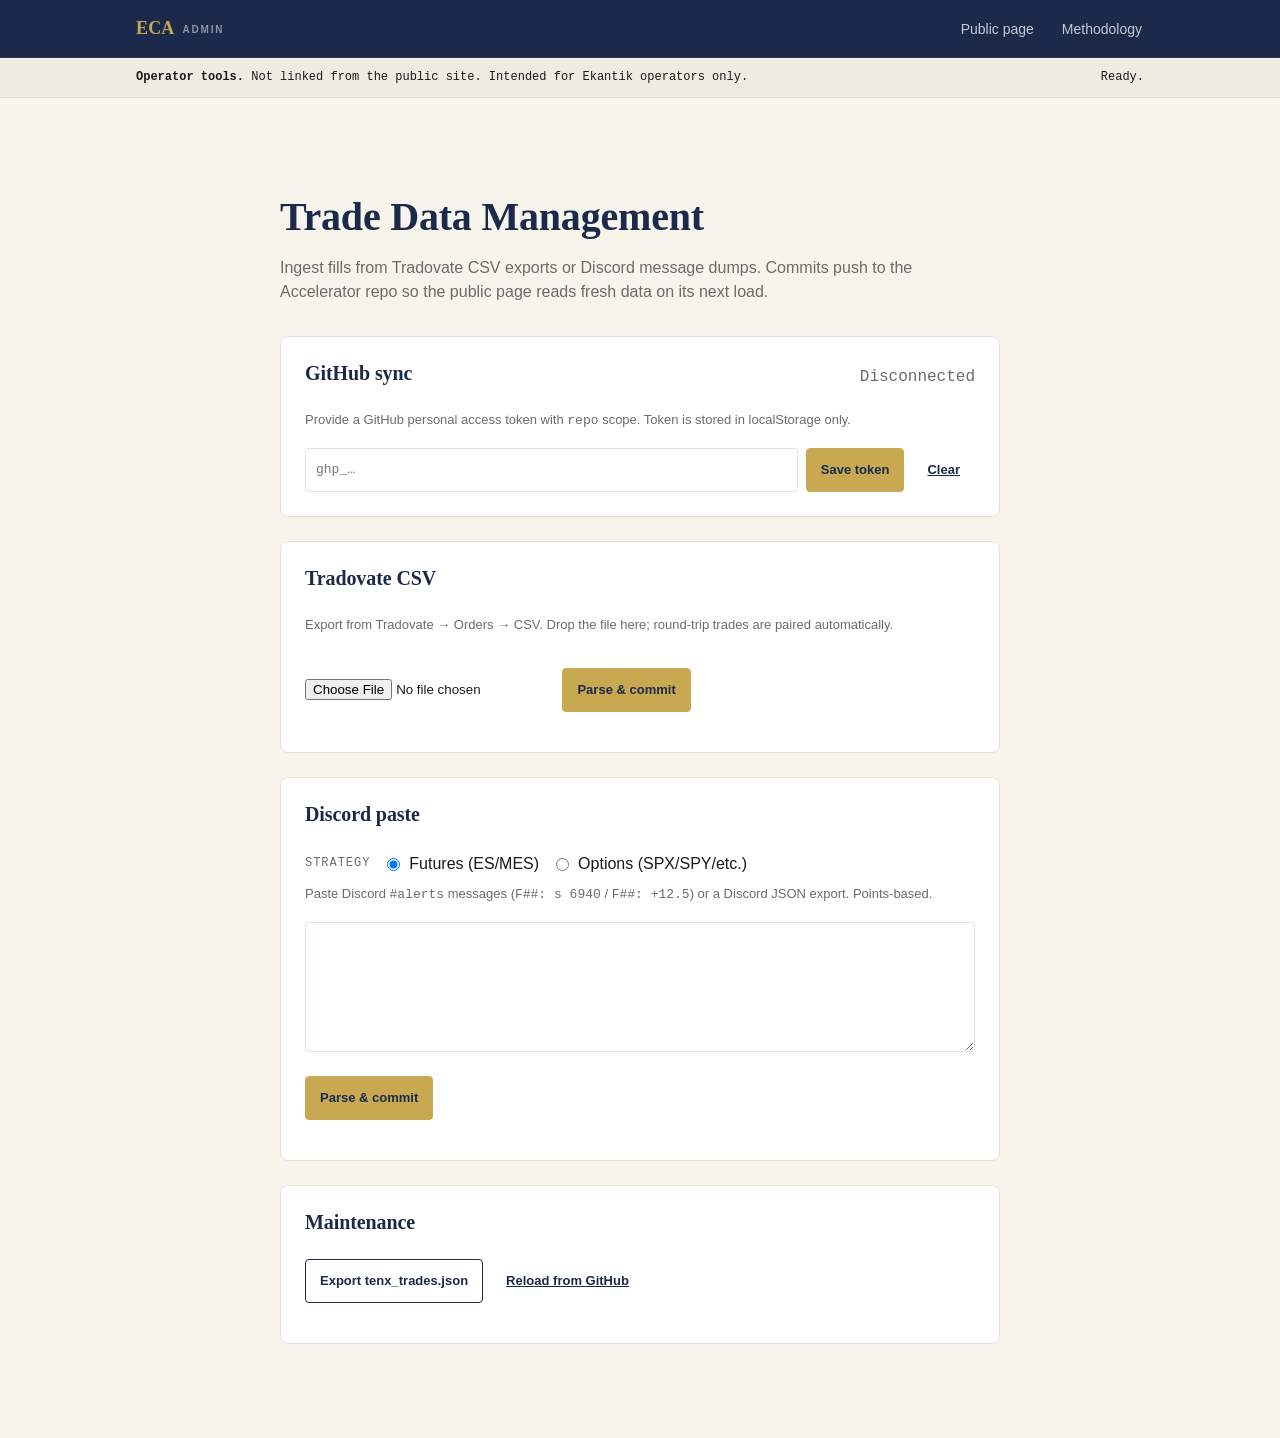
==== admin.html @ 889b7b2c "Fix: back-to-back commits were overwriting each other Root cause of '7 commits, 1 trade survived':  " ====
<!DOCTYPE html>
<html lang="en">
<head>
    <meta charset="UTF-8">
    <meta name="viewport" content="width=device-width, initial-scale=1.0">
    <meta name="robots" content="noindex, nofollow">
    <!-- Best-effort cache hints so admin-side JS stays current. -->
    <meta http-equiv="Cache-Control" content="no-store, no-cache, must-revalidate">
    <meta http-equiv="Pragma" content="no-cache">
    <meta http-equiv="Expires" content="0">
    <title>Admin · Ekantik 10x — Operator Tools</title>
    <link rel="stylesheet" href="css/tokens.css">
    <link rel="stylesheet" href="css/layout.css">
    <link rel="stylesheet" href="css/components.css">
</head>
<body>
    <header class="nav">
        <div class="nav__inner">
            <a class="nav__brand" href="/">ECA<span class="nav__brand-sub">Admin</span></a>
            <ul class="nav__links">
                <li><a class="nav__link" href="/">Public page</a></li>
                <li><a class="nav__link" href="methodology.html">Methodology</a></li>
            </ul>
        </div>
    </header>

    <div class="trust-strip">
        <div class="trust-strip__inner">
            <span><strong>Operator tools.</strong> Not linked from the public site. Intended for Ekantik operators only.</span>
            <span class="mono" id="admin-status">Ready.</span>
        </div>
    </div>

    <section class="section section--cream">
        <div class="section__inner">
            <h2>Trade Data Management</h2>
            <p class="subhead">Ingest fills from Tradovate CSV exports or Discord message dumps. Commits push to the Accelerator repo so the public page reads fresh data on its next load.</p>

            <!-- GitHub auth -->
            <div class="card mt-3">
                <div class="card__header"><h3>GitHub sync</h3><span class="mono" id="gh-status">Disconnected</span></div>
                <p class="muted" style="font-size:13px">Provide a GitHub personal access token with <code>repo</code> scope. Token is stored in localStorage only.</p>
                <div style="display:flex;gap:8px;flex-wrap:wrap">
                    <input type="password" id="gh-token-input" placeholder="ghp_…" style="flex:1;min-width:260px;padding:10px;border:1px solid var(--divider);border-radius:var(--radius-sm);font-family:var(--font-mono);font-size:13px;background:var(--white)">
                    <button class="btn btn--primary btn--sm" type="button" id="gh-save">Save token</button>
                    <button class="btn btn--tertiary btn--sm" type="button" id="gh-clear">Clear</button>
                </div>
            </div>

            <!-- Tradovate CSV upload -->
            <div class="card mt-3">
                <div class="card__header"><h3>Tradovate CSV</h3></div>
                <p class="muted" style="font-size:13px">Export from Tradovate → Orders → CSV. Drop the file here; round-trip trades are paired automatically.</p>
                <input type="file" id="csv-file" accept=".csv">
                <button class="btn btn--primary btn--sm mt-2" type="button" id="csv-upload">Parse & commit</button>
                <div id="csv-result" class="mt-2 mono" style="font-size:13px"></div>
            </div>

            <!-- Discord paste -->
            <div class="card mt-3">
                <div class="card__header"><h3>Discord paste</h3></div>
                <div style="display:flex;gap:12px;flex-wrap:wrap;align-items:center;margin-bottom:8px">
                    <span class="mono" style="font-size:12px;color:var(--muted);letter-spacing:.08em;text-transform:uppercase">Strategy</span>
                    <label style="display:inline-flex;gap:6px;align-items:center;cursor:pointer"><input type="radio" name="strategy" value="futures" checked> Futures (ES/MES)</label>
                    <label style="display:inline-flex;gap:6px;align-items:center;cursor:pointer"><input type="radio" name="strategy" value="options"> Options (SPX/SPY/etc.)</label>
                </div>
                <p class="muted" style="font-size:13px"><span class="strategy-hint strategy-hint--futures">Paste Discord <code>#alerts</code> messages (<code>F##: s 6940</code> / <code>F##: +12.5</code>) or a Discord JSON export. Points-based.</span><span class="strategy-hint strategy-hint--options hide">Paste Discord <code>#options</code> alerts in the multi-line <code>ID: n / Ticker / Type / Strike / Expiry / Entry / Stop price / Default: -N points / ID n: +$$$</code> format. Dollar-based P&amp;L.</span></p>
                <textarea id="discord-text" rows="8" style="width:100%;font-family:var(--font-mono);font-size:12px;padding:8px;border:1px solid var(--divider);border-radius:var(--radius-sm);background:var(--white)"></textarea>
                <button class="btn btn--primary btn--sm mt-2" type="button" id="discord-upload">Parse & commit</button>
                <div id="discord-result" class="mt-2 mono" style="font-size:13px"></div>
            </div>

            <!-- Export / clear -->
            <div class="card mt-3">
                <div class="card__header"><h3>Maintenance</h3></div>
                <div style="display:flex;gap:8px;flex-wrap:wrap">
                    <button class="btn btn--secondary btn--sm" type="button" id="btn-export">Export tenx_trades.json</button>
                    <button class="btn btn--tertiary btn--sm" type="button" id="btn-reload">Reload from GitHub</button>
                </div>
                <div id="maint-result" class="mt-2 mono" style="font-size:13px"></div>
            </div>
        </div>
    </section>

    <!-- Dynamic cache-buster so the operator never commits with stale JS.
         document.write is fine here (runs during parse, synchronous). -->
    <script>
      (function() {
        var v = Date.now();
        document.write('<script src="js/parser.js?v=' + v + '"><\/script>');
      })();
    </script>
    <script>
    (function(){
        const $ = id => document.getElementById(id);
        const status = (msg) => { $('admin-status').textContent = msg; };

        function updateGHIndicator() {
            const t = localStorage.getItem('gh-token') || '';
            $('gh-status').textContent = t ? `Connected · ${t.slice(0,7)}…` : 'Disconnected';
            $('gh-status').style.color = t ? 'var(--pass)' : 'var(--muted)';
        }
        updateGHIndicator();

        $('gh-save').addEventListener('click', () => {
            const t = $('gh-token-input').value.trim();
            if (!t) return;
            localStorage.setItem('gh-token', t);
            $('gh-token-input').value = '';
            updateGHIndicator();
            status('Token saved.');
        });
        $('gh-clear').addEventListener('click', () => {
            localStorage.removeItem('gh-token'); updateGHIndicator(); status('Token cleared.');
        });

        $('csv-upload').addEventListener('click', async () => {
            const file = $('csv-file').files[0];
            if (!file) { $('csv-result').textContent = 'Choose a CSV first.'; return; }
            try {
                const text = await file.text();
                const trades = parseTradovateCSV(text);
                $('csv-result').textContent = `Parsed ${trades.length} round-trip trades. Committing…`;
                const batchId = 'tenx-' + Date.now();
                await DB.saveTrades('tenx_trades', trades, batchId);
                $('csv-result').textContent = `Committed ${trades.length} trades as batch ${batchId}.`;
                $('csv-result').style.color = 'var(--pass)';
            } catch (e) {
                $('csv-result').textContent = 'Error: ' + e.message;
                $('csv-result').style.color = 'var(--fail)';
            }
        });

        // Strategy radio → toggle inline hint
        function currentStrategy() {
            const sel = document.querySelector('input[name="strategy"]:checked');
            return sel ? sel.value : 'futures';
        }
        function updateStrategyHint() {
            const s = currentStrategy();
            document.querySelectorAll('.strategy-hint').forEach(el => el.classList.add('hide'));
            const show = document.querySelector(`.strategy-hint--${s}`);
            if (show) show.classList.remove('hide');
        }
        document.querySelectorAll('input[name="strategy"]').forEach(r => r.addEventListener('change', updateStrategyHint));
        updateStrategyHint();

        // Commit options trades directly (snake_case from parser), bypassing
        // DB.saveTrades' futures-specific mapper. Uses the same read-merge-write
        // retry loop: each attempt re-reads to avoid clobbering concurrent commits.
        async function commitOptionsTrades(tableName, newTrades, batchId) {
            const keyOf = r => `${r.trade_num || ''}|${r.entry_time || ''}|${r.dollar_pl || 0}`;
            const isShaConflict = (e) =>
                e.status === 409 || e.status === 422 ||
                (e.message && /does not match|sha|conflict/i.test(e.message));

            // Read via the Contents API (strong consistency) instead of raw.github
            // (which has ~5-minute CDN cache and was making back-to-back commits
            // overwrite each other because each saw a stale 'existing' array).
            async function readContentsFresh(table) {
                const token = localStorage.getItem('gh-token') || '';
                const apiUrl = `https://api.github.com/repos/${DB.OWNER}/${DB.REPO}/contents/data/${table}.json?ref=${DB.BRANCH}&_=${Date.now()}`;
                const res = await fetch(apiUrl, {
                    headers: token ? { Authorization: `token ${token}`, Accept: 'application/vnd.github.v3+json' }
                                   : { Accept: 'application/vnd.github.v3+json' },
                    cache: 'no-store'
                });
                if (res.status === 404) return [];
                if (!res.ok) throw new Error(`Contents fetch failed: ${res.status}`);
                const json = await res.json();
                const text = decodeURIComponent(escape(atob(json.content.replace(/\n/g, ''))));
                const data = JSON.parse(text);
                return Array.isArray(data) ? data : [];
            }

            for (let i = 0; i < 4; i++) {
                const existing = await readContentsFresh(tableName);
                const have = new Set(existing.map(keyOf));
                const deduped = newTrades
                    .filter(t => !have.has(keyOf(t)))
                    .map(t => Object.assign({}, t, { upload_batch: batchId }));
                if (deduped.length === 0) return 0;

                try {
                    await DB._write(tableName, [...existing, ...deduped],
                        `Options: +${deduped.length} trades [${batchId}]`);
                    return deduped.length;
                } catch (e) {
                    if (isShaConflict(e) && i < 3) {
                        console.warn(`[admin] options commit retry ${i + 1}/4:`, e.message);
                        await new Promise(r => setTimeout(r, 250 * (i + 1)));
                        continue;
                    }
                    throw e;
                }
            }
            return 0;
        }

        $('discord-upload').addEventListener('click', async () => {
            const text = $('discord-text').value.trim();
            if (!text) return;
            const strategy = currentStrategy();
            try {
                if (strategy === 'options') {
                    const trades = parseDiscordOptionsText(text);
                    if (trades.length === 0) {
                        const pending = trades.pending || [];
                        if (pending.length > 0) {
                            $('discord-result').innerHTML =
                                `Detected entry for <strong>${pending.join(', ')}</strong> but no close line. ` +
                                `Add a final line like <code>ID ${pending[0].replace(/[^0-9]/g, '')}: +220</code> or ` +
                                `<code>ID ${pending[0].replace(/[^0-9]/g, '')}: -100</code> (sign before the number).`;
                        } else {
                            $('discord-result').textContent = 'No options trades detected. Paste should start with `ID: <number>` and end with `ID <number>: +/-<dollars>`.';
                        }
                        $('discord-result').style.color = 'var(--fail)';
                        return;
                    }
                    $('discord-result').textContent = `Parsed ${trades.length} options trades. Committing…`;
                    $('discord-result').style.color = 'var(--muted)';
                    const batchId = 'opt-' + Date.now();
                    const added = await commitOptionsTrades('options_trades', trades, batchId);
                    $('discord-result').textContent = `Committed ${added}/${trades.length} options trades as batch ${batchId} (dupes skipped).`;
                    $('discord-result').style.color = 'var(--pass)';
                } else {
                    let trades;
                    try {
                        const json = JSON.parse(text);
                        trades = Array.isArray(json) ? parseDiscordJSON(json) : parseDiscordTradeText(text);
                    } catch (e) {
                        trades = parseDiscordTradeText(text);
                    }
                    if (trades.length === 0) { $('discord-result').textContent = 'No trades detected.'; $('discord-result').style.color = 'var(--fail)'; return; }
                    $('discord-result').textContent = `Parsed ${trades.length} trades. Committing…`;
                    $('discord-result').style.color = 'var(--muted)';
                    const batchId = 'discord-' + Date.now();
                    await DB.saveTrades('tenx_trades', trades, batchId);
                    $('discord-result').textContent = `Committed ${trades.length} trades as batch ${batchId}.`;
                    $('discord-result').style.color = 'var(--pass)';
                }
            } catch (e) {
                $('discord-result').textContent = 'Error: ' + e.message;
                $('discord-result').style.color = 'var(--fail)';
            }
        });

        $('btn-export').addEventListener('click', async () => {
            try {
                const data = await DB.loadTrades('tenx_trades');
                const blob = new Blob([JSON.stringify(data, null, 2)], { type: 'application/json' });
                const a = document.createElement('a');
                a.href = URL.createObjectURL(blob);
                a.download = `tenx_trades-${new Date().toISOString().slice(0,10)}.json`;
                document.body.appendChild(a); a.click(); document.body.removeChild(a);
                $('maint-result').textContent = `Exported ${data.length} trades.`;
            } catch (e) { $('maint-result').textContent = 'Error: ' + e.message; }
        });

        $('btn-reload').addEventListener('click', async () => {
            try {
                const data = await DB.loadTrades('tenx_trades');
                $('maint-result').textContent = `GitHub has ${data.length} trades.`;
            } catch (e) { $('maint-result').textContent = 'Error: ' + e.message; }
        });
    })();
    </script>
</body>
</html>
---- css/tokens.css ----
/* =====================================================
   Ekantik 10x — Design Tokens
   Spec §9.1, §9.2, §9.3
   ===================================================== */

:root {
    /* ─── Palette ─── */
    --navy:    #1B2A4A;
    --navy-ink:#0F1A30;          /* darker navy for overlays, nav */
    --gold:    #C8A951;
    --gold-warm:#D9B963;
    --cream:   #F7F4EC;
    --cream-2: #EFEBE0;
    --ink:     #1A1A1A;
    --muted:   #6B6B6B;
    --divider: #E5E0D0;
    --pass:    #2E7D32;
    --fail:    #C62828;
    --live:    #2FB464;          /* pulsing live indicator */
    --white:   #FFFFFF;

    /* ─── Typography ─── */
    --font-serif: 'Playfair Display', Georgia, 'Times New Roman', serif;
    --font-sans:  'DM Sans', 'Inter', -apple-system, BlinkMacSystemFont, 'Segoe UI', sans-serif;
    --font-mono:  'JetBrains Mono', 'SF Mono', Menlo, Consolas, monospace;

    /* ─── Spacing (8px base) ─── */
    --s-1: 8px;
    --s-2: 16px;
    --s-3: 24px;
    --s-4: 32px;
    --s-6: 48px;
    --s-8: 64px;
    --s-12: 96px;

    /* ─── Layout ─── */
    --max-content: 720px;
    --max-wide:    1040px;

    /* ─── Elevation & motion ─── */
    --shadow-sm: 0 1px 2px rgba(27, 42, 74, 0.06), 0 1px 3px rgba(27, 42, 74, 0.08);
    --shadow-md: 0 4px 12px rgba(27, 42, 74, 0.08);
    --radius-sm: 4px;
    --radius-md: 8px;
    --radius-pill: 9999px;

    /* ─── Type scale ─── */
    --fs-h1:   clamp(40px, 5.5vw, 64px);
    --fs-h2:   clamp(28px, 3.5vw, 40px);
    --fs-h3:   20px;
    --fs-body: 16px;
    --fs-small:14px;
    --fs-xs:   12px;
}
---- css/layout.css ----
/* =====================================================
   Ekantik 10x — Layout (spec §9.3, §9.5)
   Single-column, mobile-first, 640–720 content width.
   ===================================================== */

*, *::before, *::after { box-sizing: border-box; }

html { scroll-behavior: smooth; -webkit-text-size-adjust: 100%; }

body {
    margin: 0;
    font-family: var(--font-sans);
    font-size: var(--fs-body);
    line-height: 1.6;
    color: var(--ink);
    background: var(--cream);
    -webkit-font-smoothing: antialiased;
    -moz-osx-font-smoothing: grayscale;
}

/* ─── Nav + trust strip ─── */
.nav {
    position: sticky; top: 0; z-index: 50;
    background: var(--navy);
    color: var(--white);
    border-bottom: 1px solid rgba(255,255,255,0.06);
}
.nav__inner {
    max-width: var(--max-wide);
    margin: 0 auto;
    padding: 14px var(--s-2);
    display: flex; align-items: center; justify-content: space-between;
}
.nav__brand {
    font-family: var(--font-serif);
    font-weight: 700;
    font-size: 18px;
    color: var(--gold);
    text-decoration: none;
    letter-spacing: 0.01em;
}
.nav__brand-sub {
    display: inline-block; margin-left: 8px;
    font-family: var(--font-sans);
    font-size: 10px;
    color: rgba(255,255,255,0.5);
    letter-spacing: 0.18em;
    text-transform: uppercase;
    vertical-align: middle;
}
.nav__links {
    display: flex; gap: var(--s-3); align-items: center;
    list-style: none; margin: 0; padding: 0;
}
.nav__link {
    color: rgba(255,255,255,0.75);
    text-decoration: none;
    font-size: var(--fs-small);
    font-weight: 500;
    padding: 6px 2px;
    border-bottom: 2px solid transparent;
}
.nav__link:hover { color: var(--white); }
.nav__link--active {
    color: var(--white);
    border-bottom-color: var(--gold);
}
.nav__toggle {
    display: none;
    background: none; border: none; color: var(--white);
    font-size: 22px; cursor: pointer; padding: 8px 12px;
    min-height: 44px; min-width: 44px;
}

.trust-strip {
    background: var(--cream-2);
    color: var(--ink);
    font-family: var(--font-mono);
    font-size: var(--fs-xs);
    border-bottom: 1px solid var(--divider);
}
.trust-strip__inner {
    max-width: var(--max-wide);
    margin: 0 auto;
    padding: 10px var(--s-2);
    display: flex; gap: var(--s-3); flex-wrap: wrap;
    align-items: center; justify-content: space-between;
}
.trust-strip__group { display: inline-flex; gap: var(--s-2); align-items: center; flex-wrap: wrap; }
.trust-strip__sep { color: var(--muted); }

/* ─── Section framing ─── */
.section {
    padding: var(--s-12) var(--s-2);
    border-bottom: 1px solid var(--divider);
}
.section:last-of-type { border-bottom: none; }
.section--cream { background: var(--cream); }
.section--white { background: var(--white); }
.section--navy  { background: var(--navy); color: var(--white); }

.section__inner {
    max-width: var(--max-content);
    margin: 0 auto;
}
.section__inner--wide {
    max-width: var(--max-wide);
    margin: 0 auto;
}

/* ─── Hero ─── */
.hero {
    padding: var(--s-12) var(--s-2);
    background: var(--cream);
    border-top: 1px solid var(--divider);
    border-bottom: 1px solid var(--divider);
    text-align: left;
}
.hero__inner { max-width: var(--max-wide); margin: 0 auto; }
.hero__h1 {
    font-family: var(--font-serif);
    font-size: var(--fs-h1);
    line-height: 1.08;
    color: var(--navy);
    margin: 0 0 var(--s-4);
    font-weight: 700;
    letter-spacing: -0.01em;
}
.hero__h1 span { display: block; }
.hero__subline {
    font-family: var(--font-serif);
    font-size: 22px;
    line-height: 1.4;
    color: var(--navy);
    margin: var(--s-4) 0 0;
    max-width: 640px;
}
.hero__ctas {
    margin-top: var(--s-4);
    display: flex; gap: var(--s-2); flex-wrap: wrap;
}

/* ─── Hero stat quartet ─── */
.stat-quartet {
    display: grid;
    grid-template-columns: repeat(4, 1fr);
    gap: var(--s-2);
    margin: var(--s-4) 0 0;
}

/* ─── Section A: Edge triplet ─── */
.edge-triplet {
    display: grid;
    grid-template-columns: repeat(3, 1fr);
    gap: var(--s-3);
    margin: var(--s-4) 0;
}

/* ─── Section B: controls bar ─── */
.controls-bar {
    display: flex; flex-wrap: wrap; gap: var(--s-2);
    align-items: center; justify-content: space-between;
    padding: var(--s-2); margin: var(--s-3) 0;
    background: var(--cream-2);
    border: 1px solid var(--divider);
    border-radius: var(--radius-md);
    font-family: var(--font-mono);
    font-size: var(--fs-xs);
}
.controls-bar__group { display: inline-flex; gap: var(--s-2); align-items: center; }
.controls-bar__buttons { display: inline-flex; gap: var(--s-1); }

/* ─── Section C: two-card row ─── */
.validation-row {
    display: grid;
    grid-template-columns: 1fr 1fr;
    gap: var(--s-3);
}

/* ─── Footer ─── */
.footer {
    background: var(--navy);
    color: rgba(255,255,255,0.75);
    padding: var(--s-8) var(--s-2);
    font-size: var(--fs-small);
    line-height: 1.6;
}
.footer__inner { max-width: var(--max-wide); margin: 0 auto; }
.footer__architecture {
    display: grid;
    grid-template-columns: repeat(3, 1fr);
    gap: var(--s-3);
    margin-bottom: var(--s-4);
    padding-bottom: var(--s-4);
    border-bottom: 1px solid rgba(255,255,255,0.1);
}
.footer__disclosure {
    font-size: var(--fs-xs);
    color: rgba(255,255,255,0.55);
    max-width: 840px;
}
.footer__disclosure p { margin: 0 0 var(--s-1); }

/* ─── Responsive ─── */
@media (max-width: 760px) {
    .section { padding: var(--s-6) var(--s-2); }
    .hero { padding: var(--s-6) var(--s-2); }
    .stat-quartet { grid-template-columns: 1fr 1fr; gap: var(--s-1); }
    .edge-triplet { grid-template-columns: 1fr; }
    .validation-row { grid-template-columns: 1fr; }
    .footer__architecture { grid-template-columns: 1fr 1fr; }
    .nav__links { display: none; }
    .nav__links--open {
        display: flex; flex-direction: column; gap: var(--s-2);
        position: absolute; right: var(--s-2); top: 56px;
        background: var(--navy);
        padding: var(--s-2) var(--s-3);
        border: 1px solid rgba(255,255,255,0.1);
        border-radius: var(--radius-md);
    }
    .nav__toggle { display: inline-block; }
    .trust-strip__inner { font-size: 11px; }
    .hero__subline { font-size: 18px; }
    .hero__ctas { flex-direction: column; align-items: stretch; }
}
---- css/components.css ----
/* =====================================================
   Ekantik 10x — Components (spec §9.4)
   Stat card, PASS/FAIL pill, buttons, table, callout.
   ===================================================== */

/* ─── Headings ─── */
h1, h2, h3 { font-family: var(--font-serif); color: var(--navy); font-weight: 700; letter-spacing: -0.005em; margin-top: 0; }
h2 { font-size: var(--fs-h2); line-height: 1.15; margin: 0 0 var(--s-2); }
h3 { font-size: var(--fs-h3); line-height: 1.25; margin: 0 0 var(--s-1); }
.section--navy h1, .section--navy h2, .section--navy h3 { color: var(--white); }

.subhead {
    color: var(--muted);
    font-size: var(--fs-body);
    line-height: 1.5;
    margin: 0 0 var(--s-4);
    max-width: 640px;
}
.section--navy .subhead { color: rgba(255,255,255,0.7); }

.eyebrow {
    display: block;
    font-family: var(--font-sans);
    font-size: 11px;
    font-weight: 700;
    color: var(--gold);
    letter-spacing: 0.16em;
    text-transform: uppercase;
    margin: 0 0 var(--s-2);
}

p { margin: 0 0 var(--s-2); }
p.lede { font-size: 18px; line-height: 1.6; color: var(--ink); }
a { color: var(--navy); text-decoration: underline; text-decoration-thickness: 1px; text-underline-offset: 3px; }
a:hover { color: var(--gold); }
.section--navy a { color: var(--gold); }
.section--navy a:hover { color: var(--gold-warm); }

/* ─── Stat card ─── */
.stat-card {
    border: 1px solid var(--divider);
    border-radius: var(--radius-sm);
    padding: var(--s-3) var(--s-2);
    background: var(--white);
    transition: border-color 0.15s ease, box-shadow 0.15s ease;
    text-align: left;
}
.stat-card:hover { border-color: var(--navy); box-shadow: var(--shadow-sm); }
.stat-card__label {
    font-family: var(--font-sans);
    font-size: 11px;
    font-weight: 600;
    color: var(--muted);
    letter-spacing: 0.08em;
    text-transform: uppercase;
    margin: 0 0 6px;
}
.stat-card__value {
    font-family: var(--font-mono);
    font-size: 40px;
    line-height: 1.1;
    color: var(--navy);
    font-weight: 500;
    letter-spacing: -0.02em;
    margin: 0;
}
.stat-card__caption {
    font-size: 11px;
    color: var(--muted);
    margin: 6px 0 0;
    line-height: 1.4;
}

.stat-card--lg .stat-card__value { font-size: 56px; }
.stat-card--lg { padding: var(--s-3); }

.stat-card--dark {
    background: var(--navy);
    border-color: transparent;
    color: var(--white);
}
.stat-card--dark .stat-card__label { color: rgba(255,255,255,0.6); }
.stat-card--dark .stat-card__value { color: var(--gold); }
.stat-card--dark .stat-card__caption { color: rgba(255,255,255,0.55); }

/* ─── PASS / FAIL pill ─── */
.pill {
    display: inline-block;
    min-width: 60px;
    padding: 4px 12px;
    border-radius: var(--radius-pill);
    font-family: var(--font-sans);
    font-size: 11px;
    font-weight: 700;
    letter-spacing: 0.08em;
    text-transform: uppercase;
    color: var(--white);
    text-align: center;
    line-height: 16px;
}
.pill--pass { background: var(--pass); }
.pill--fail { background: var(--fail); }
.pill--neutral { background: var(--muted); }

/* ─── Buttons ─── */
.btn {
    display: inline-flex;
    align-items: center;
    gap: 8px;
    min-height: 44px;
    padding: 10px 24px;
    font-family: var(--font-sans);
    font-size: 15px;
    font-weight: 600;
    border-radius: var(--radius-sm);
    border: 1px solid transparent;
    cursor: pointer;
    text-decoration: none;
    transition: background 0.15s ease, border-color 0.15s ease, color 0.15s ease, transform 0.05s ease;
    line-height: 1;
}
.btn:active { transform: translateY(1px); }
.btn--primary {
    background: var(--gold);
    color: var(--navy);
    border-color: var(--gold);
}
.btn--primary:hover { background: var(--gold-warm); border-color: var(--gold-warm); color: var(--navy); }
.btn--secondary {
    background: transparent;
    color: var(--navy);
    border-color: var(--navy);
}
.btn--secondary:hover { background: var(--navy); color: var(--white); }
.btn--tertiary {
    background: transparent;
    color: var(--navy);
    border-color: transparent;
    padding: 12px 4px;
    min-height: 44px;
    text-decoration: underline;
}
.btn--tertiary:hover { color: var(--gold); }
.section--navy .btn--secondary { color: var(--white); border-color: var(--white); }
.section--navy .btn--secondary:hover { background: var(--white); color: var(--navy); }
.btn--sm { padding: 10px 14px; min-height: 44px; font-size: 13px; }

/* ─── Table ─── */
.data-table {
    width: 100%;
    border-collapse: collapse;
    font-family: var(--font-sans);
    font-size: var(--fs-small);
    background: var(--white);
    border: 1px solid var(--divider);
    border-radius: var(--radius-md);
    overflow: hidden;
}
.data-table thead th {
    background: var(--navy);
    color: var(--white);
    padding: 14px var(--s-2);
    text-align: left;
    font-size: 12px;
    font-weight: 700;
    letter-spacing: 0.08em;
    text-transform: uppercase;
}
.data-table tbody td {
    padding: 14px var(--s-2);
    border-top: 1px solid var(--divider);
    vertical-align: middle;
}
.data-table tbody tr:nth-child(even) td { background: var(--cream); }
.data-table tbody tr:hover td { background: rgba(200, 169, 81, 0.06); }
.data-table td.num, .data-table th.num { text-align: right; font-variant-numeric: tabular-nums; font-family: var(--font-mono); }
.data-table__test-name {
    font-weight: 600; color: var(--navy); cursor: pointer;
    background: none; border: none; font-size: inherit; text-align: left;
    display: block; width: 100%; padding: 14px 0; margin: -14px 0;
    min-height: 44px;
}
.data-table__test-name:hover { color: var(--gold); text-decoration: underline; }

@media (max-width: 640px) {
    .data-table__wrap { overflow-x: auto; -webkit-overflow-scrolling: touch; }
}

/* ─── Callout ─── */
.callout {
    background: var(--cream-2);
    border-left: 4px solid var(--gold);
    padding: var(--s-2) var(--s-3);
    border-radius: 0 var(--radius-sm) var(--radius-sm) 0;
    margin: var(--s-3) 0;
}
.callout__title {
    font-weight: 700;
    color: var(--navy);
    margin: 0 0 6px;
}
.callout__body { margin: 0; color: var(--ink); }

/* ─── Filter pills (trade log day-range) ─── */
.filter-bar {
    display: flex;
    gap: 6px;
    flex-wrap: wrap;
    margin: var(--s-1) 0 var(--s-2);
}
.filter-pill {
    padding: 6px 14px;
    min-height: 32px;
    border: 1px solid var(--divider);
    background: var(--white);
    color: var(--ink);
    border-radius: var(--radius-pill);
    font-family: var(--font-sans);
    font-size: 12px;
    font-weight: 600;
    letter-spacing: 0.04em;
    cursor: pointer;
    transition: background 0.15s ease, color 0.15s ease, border-color 0.15s ease;
}
.filter-pill:hover { border-color: var(--navy); }
.filter-pill--active {
    background: var(--navy);
    color: var(--white);
    border-color: var(--navy);
}

/* Scrollable trade log body when there are many trades */
.data-table__wrap--scroll {
    max-height: 480px;
    overflow-y: auto;
    border-radius: var(--radius-md);
}
.data-table__wrap--scroll .data-table thead th {
    position: sticky;
    top: 0;
    z-index: 1;
}

/* ─── Inline charts (Section A — equity curve + monthly bars) ─── */
.mini-chart {
    position: relative;
    height: 260px;
    margin: var(--s-2) 0 var(--s-2);
    background: var(--white);
    border: 1px solid var(--divider);
    border-radius: var(--radius-md);
    padding: var(--s-2);
}
.mini-chart--bars { height: 180px; }
.mini-stats {
    display: grid;
    grid-template-columns: repeat(3, 1fr);
    gap: var(--s-2);
    margin-bottom: var(--s-3);
}
.mini-stats > div {
    background: var(--cream-2);
    border-radius: var(--radius-sm);
    padding: 10px var(--s-2);
    display: flex;
    flex-direction: column;
    gap: 2px;
}
.mini-stats__label {
    font-family: var(--font-sans);
    font-size: 11px;
    font-weight: 600;
    color: var(--muted);
    letter-spacing: 0.06em;
    text-transform: uppercase;
}
.mini-stats__val {
    font-family: var(--font-mono);
    font-size: 22px;
    color: var(--navy);
    font-weight: 500;
    letter-spacing: -0.01em;
}
@media (max-width: 640px) {
    .mini-stats { grid-template-columns: 1fr; }
    .mini-chart { height: 180px; }
}

/* ─── Failure interpretation note (below battery table) ─── */
.failure-note {
    margin: var(--s-3) 0 var(--s-4);
    padding: var(--s-3) var(--s-4);
    border-left: 4px solid var(--gold);
    background: var(--cream-2);
    border-radius: var(--radius-sm);
}
.failure-note h4 {
    margin: 0 0 var(--s-1);
    font-family: var(--font-serif);
    font-size: 22px;
    color: var(--navy);
    font-weight: 700;
    letter-spacing: -0.005em;
}
.failure-note p {
    margin: 0 0 var(--s-1);
    line-height: 1.6;
    color: var(--ink);
    font-family: var(--font-sans);
    font-size: var(--fs-body);
}
.failure-note p:last-child { margin-bottom: 0; }
.failure-note__footer {
    font-size: var(--fs-small);
    color: var(--muted);
    font-style: italic;
}
.failure-note--a { border-left-color: var(--gold); }          /* context — gold */
.failure-note--b { border-left-color: #B00020; }              /* genuine concern — red */
.failure-note--c { border-left-color: #D97706; }              /* watch — amber */

/* ─── Pulsing live dot ─── */
.live-dot {
    display: inline-block;
    width: 8px; height: 8px;
    border-radius: 50%;
    background: var(--live);
    margin-right: 6px;
    animation: pulse 2s infinite;
    vertical-align: middle;
}
@keyframes pulse {
    0%, 100% { box-shadow: 0 0 0 0 rgba(47, 180, 100, 0.6); }
    50%      { box-shadow: 0 0 0 6px rgba(47, 180, 100, 0); }
}

/* ─── Card (general) ─── */
.card {
    background: var(--white);
    border: 1px solid var(--divider);
    border-radius: var(--radius-md);
    padding: var(--s-3);
}
.card__header {
    display: flex; align-items: center; justify-content: space-between;
    margin-bottom: var(--s-2); gap: var(--s-2);
}

/* ─── Glossary card ─── */
.glossary { margin-top: var(--s-4); }
.glossary__title { margin-bottom: var(--s-3); }
.glossary__card {
    scroll-margin-top: 100px;
    border: 1px solid var(--divider);
    border-radius: var(--radius-md);
    background: var(--white);
    margin-bottom: var(--s-2);
}
.glossary__summary {
    cursor: pointer;
    padding: var(--s-2) var(--s-3);
    font-weight: 600;
    color: var(--navy);
    display: flex; justify-content: space-between; align-items: center;
    list-style: none;
}
.glossary__summary::-webkit-details-marker { display: none; }
.glossary__summary::after {
    content: '+';
    font-family: var(--font-mono);
    font-size: 20px;
    color: var(--gold);
    transition: transform 0.15s ease;
}
.glossary__card[open] .glossary__summary::after { content: '−'; }
.glossary__body {
    padding: 0 var(--s-3) var(--s-3);
    color: var(--ink);
    border-top: 1px solid var(--divider);
    padding-top: var(--s-2);
    font-size: var(--fs-small);
}
.glossary__body p { margin: 0 0 var(--s-2); }
.glossary__formula {
    font-family: var(--font-mono);
    font-size: 13px;
    background: var(--cream-2);
    padding: var(--s-1) var(--s-2);
    border-radius: var(--radius-sm);
    display: inline-block;
    margin: 6px 0;
}
.glossary__calc {
    margin-top: var(--s-2);
    font-family: var(--font-mono);
    font-size: 12px;
    color: var(--muted);
    padding: var(--s-2);
    background: var(--cream);
    border-radius: var(--radius-sm);
    border: 1px solid var(--divider);
}

/* ─── Attributes-of-a-Sustainable-Edge hub ─── */
.edge-hub {
    position: relative;
    width: 100%;
    max-width: 720px;
    aspect-ratio: 1 / 1;
    margin: var(--s-8) auto var(--s-6);
    padding: 0;
}
.edge-hub__svg {
    position: absolute;
    inset: 0;
    width: 100%;
    height: 100%;
    pointer-events: none;
    z-index: 1;
}
.edge-hub__center,
.edge-hub__sat {
    position: absolute;
    transform: translate(-50%, -50%);
    z-index: 2;
}
.edge-hub__center {
    top: 50%;
    left: 50%;
    width: 30%;
    max-width: 216px;
    aspect-ratio: 1 / 1;
    border-radius: 50%;
    background: var(--navy);
    color: var(--gold);
    display: grid;
    place-items: center;
    padding: var(--s-2);
    text-align: center;
    box-shadow: 0 6px 20px rgba(27, 42, 74, 0.12);
}
.edge-hub__center-eyebrow {
    display: block;
    font-family: var(--font-sans);
    font-size: 10.5px;
    letter-spacing: 0.18em;
    text-transform: uppercase;
    color: rgba(200, 169, 81, 0.75);
    margin-bottom: 6px;
    font-weight: 600;
}
.edge-hub__center-title {
    display: block;
    font-family: var(--font-serif);
    font-size: clamp(17px, 2.4vw, 22px);
    line-height: 1.15;
    color: var(--gold);
    font-weight: 600;
    letter-spacing: -0.005em;
}

.edge-hub__sat {
    width: 22%;
    min-width: 140px;
    padding: 12px 14px;
    background: var(--white);
    border: 1px solid var(--divider);
    border-left: 3px solid var(--gold);
    border-radius: var(--radius-sm);
    text-align: left;
    text-decoration: none;
    color: inherit;
    box-shadow: 0 2px 10px rgba(27, 42, 74, 0.06);
    transition: transform 0.15s ease, box-shadow 0.15s ease, border-color 0.15s ease;
}
.edge-hub__sat:hover {
    transform: translate(-50%, -50%) translateY(-2px);
    box-shadow: 0 6px 16px rgba(27, 42, 74, 0.12);
    border-left-color: var(--navy);
}
.edge-hub__sat-num {
    display: block;
    font-family: var(--font-mono);
    font-size: 10px;
    letter-spacing: 0.18em;
    color: var(--gold);
    font-weight: 600;
    margin-bottom: 2px;
}
.edge-hub__sat-name {
    display: block;
    font-family: var(--font-serif);
    font-size: 15px;
    line-height: 1.2;
    color: var(--navy);
    font-weight: 600;
    margin-bottom: 4px;
    letter-spacing: -0.005em;
}
.edge-hub__sat-desc {
    display: block;
    font-family: var(--font-sans);
    font-size: 12px;
    line-height: 1.4;
    color: var(--muted);
}

/* ─── Mobile: collapse to stacked list ─── */
@media (max-width: 760px) {
    .edge-hub {
        aspect-ratio: auto;
        max-width: 560px;
    }
    .edge-hub__svg { display: none; }
    .edge-hub__center {
        position: static;
        transform: none;
        width: 100%;
        max-width: none;
        aspect-ratio: auto;
        border-radius: var(--radius-md);
        padding: var(--s-3);
        margin-bottom: var(--s-3);
    }
    .edge-hub__sat {
        position: static !important;
        transform: none !important;
        top: auto !important;
        left: auto !important;
        width: 100%;
        margin-bottom: 10px;
    }
    .edge-hub__sat:hover {
        transform: translateY(-1px) !important;
    }
}

/* ─── Layman question (italic, gold-bordered) ─── */
.glossary__question {
    font-family: var(--font-serif);
    font-style: italic;
    font-size: 19px;
    line-height: 1.4;
    color: var(--navy);
    margin: 0 0 var(--s-2);
    padding: 4px 0 4px var(--s-2);
    border-left: 2px solid var(--gold);
}
.glossary__lead {
    color: var(--navy);
    font-size: 15px;
    margin: 0 0 var(--s-2);
}

/* ─── Pass / Fail example boxes ─── */
.glossary__examples {
    display: grid;
    grid-template-columns: 1fr 1fr;
    gap: var(--s-2);
    margin: var(--s-2) 0;
}
.glossary__example {
    background: var(--white);
    border: 1px solid var(--divider);
    border-left-width: 3px;
    padding: var(--s-2);
    font-size: 13px;
    line-height: 1.5;
    color: var(--ink);
    border-radius: 0 var(--radius-sm) var(--radius-sm) 0;
}
.glossary__example--pass { border-left-color: var(--pass); }
.glossary__example--fail { border-left-color: var(--fail); }
.glossary__example-tag {
    display: block;
    font-family: var(--font-sans);
    font-size: 10px;
    letter-spacing: 0.16em;
    text-transform: uppercase;
    font-weight: 700;
    margin-bottom: 6px;
}
.glossary__example--pass .glossary__example-tag { color: var(--pass); }
.glossary__example--fail .glossary__example-tag { color: var(--fail); }
.glossary__example strong { color: var(--navy); font-weight: 600; }

/* ─── Threshold strip ─── */
.glossary__threshold {
    margin: var(--s-2) 0;
    padding: 10px var(--s-2);
    background: var(--cream-2);
    border-radius: var(--radius-sm);
    display: flex;
    gap: var(--s-2);
    align-items: baseline;
    flex-wrap: wrap;
    font-size: 13px;
}
.glossary__threshold-label {
    font-family: var(--font-mono);
    font-size: 10px;
    letter-spacing: 0.18em;
    text-transform: uppercase;
    color: var(--muted);
    font-weight: 600;
}
.glossary__threshold-val {
    font-family: var(--font-mono);
    font-weight: 600;
    color: var(--navy);
}
.glossary__threshold-note {
    color: var(--muted);
    font-style: italic;
    flex: 1 1 240px;
}

/* ─── "How it's computed" nested details (technical) ─── */
.glossary__detail-nested {
    margin: var(--s-2) 0;
    font-size: 13px;
}
.glossary__detail-nested > summary {
    cursor: pointer;
    font-size: 12px;
    color: var(--muted);
    font-family: var(--font-mono);
    letter-spacing: 0.08em;
    text-transform: uppercase;
    padding: 4px 0;
    list-style: none;
}
.glossary__detail-nested > summary::-webkit-details-marker { display: none; }
.glossary__detail-nested > summary::before { content: '▸ '; color: var(--gold); }
.glossary__detail-nested[open] > summary::before { content: '▾ '; }
.glossary__detail-nested > p { margin: 6px 0; color: var(--muted); }

/* ─── Why quote (closing italic pull) ─── */
.glossary__why {
    margin: var(--s-3) 0 0;
    font-family: var(--font-serif);
    font-style: italic;
    font-size: 16px;
    color: var(--muted);
    border-top: 1px solid var(--divider);
    padding-top: var(--s-2);
    line-height: 1.5;
}

@media (max-width: 640px) {
    .glossary__examples { grid-template-columns: 1fr; }
}

/* ─── Ladder (Section A) ─── */
.ladder {
    width: 100%;
    border-collapse: collapse;
    font-family: var(--font-mono);
    font-size: var(--fs-small);
    margin: var(--s-3) 0;
}
.ladder th, .ladder td {
    padding: 12px var(--s-2);
    border-bottom: 1px solid var(--divider);
    text-align: right;
}
.ladder th { text-align: left; font-family: var(--font-sans); font-size: 11px; letter-spacing: 0.08em; text-transform: uppercase; color: var(--muted); font-weight: 700; }
.ladder td:first-child { text-align: left; color: var(--navy); font-weight: 500; }
.ladder__target { color: var(--navy); }
.ladder__live { color: var(--gold); font-weight: 500; }

/* ─── 95/5 chart ─── */
.portfolio-reshaper {
    margin: var(--s-4) 0;
}
.portfolio-reshaper__bar {
    display: flex;
    height: 40px;
    border-radius: var(--radius-sm);
    overflow: hidden;
    border: 1px solid var(--divider);
    margin-bottom: var(--s-1);
}
.portfolio-reshaper__seg {
    display: flex; align-items: center; justify-content: center;
    font-size: 11px; font-weight: 600; letter-spacing: 0.04em;
    color: var(--white);
    min-width: 2px;
    transition: width 0.4s ease;
}
.portfolio-reshaper__seg--market { background: var(--navy); }
.portfolio-reshaper__seg--spec { background: linear-gradient(90deg, var(--gold), var(--gold-warm)); color: var(--navy); }
.portfolio-reshaper__labels {
    display: flex; justify-content: space-between;
    font-size: var(--fs-xs); color: var(--muted);
    margin-bottom: var(--s-3);
}
.portfolio-reshaper__slider-grid {
    display: grid;
    grid-template-columns: repeat(auto-fit, minmax(200px, 1fr));
    gap: var(--s-2);
    margin: var(--s-3) 0;
    padding: var(--s-2);
    background: var(--cream-2);
    border-radius: var(--radius-md);
}
.slider-field label {
    display: block;
    font-size: 11px;
    color: var(--muted);
    font-weight: 600;
    letter-spacing: 0.06em;
    text-transform: uppercase;
    margin-bottom: 4px;
}
.slider-field .slider-value {
    font-family: var(--font-mono);
    font-size: 16px;
    color: var(--navy);
    font-weight: 500;
}
.slider-field input[type="range"] {
    width: 100%;
    accent-color: var(--gold);
}

/* ─── Upload panel ─── */
.upload-panel {
    margin: var(--s-3) 0;
    border: 1px dashed var(--divider);
    border-radius: var(--radius-md);
}
.upload-panel[open] { border-color: var(--gold); }
.upload-panel__summary {
    padding: var(--s-2) var(--s-3);
    cursor: pointer;
    font-weight: 600;
    color: var(--navy);
    list-style: none;
}
.upload-panel__summary::-webkit-details-marker { display: none; }
.upload-panel__summary::before { content: '↓ '; color: var(--gold); font-family: var(--font-mono); }
.upload-panel[open] .upload-panel__summary::before { content: '↑ '; }
.upload-panel__body {
    padding: 0 var(--s-3) var(--s-3);
    font-size: var(--fs-small);
}
.upload-panel__body p { color: var(--muted); }
.upload-panel__step {
    display: grid; gap: var(--s-1);
    margin: var(--s-2) 0;
    padding: var(--s-2);
    border-left: 3px solid var(--divider);
}
.upload-panel__step h4 { margin: 0; font-size: var(--fs-small); font-family: var(--font-sans); color: var(--navy); }
.upload-banner {
    background: var(--gold);
    color: var(--navy);
    padding: var(--s-1) var(--s-2);
    border-radius: var(--radius-sm);
    font-size: var(--fs-small);
    font-weight: 600;
    margin: var(--s-2) 0;
    display: flex; justify-content: space-between; align-items: center;
}

/* ─── Trade log / Discord card ─── */
.discord-feed { display: flex; flex-direction: column; gap: var(--s-1); }
.discord-msg {
    padding: 10px var(--s-2);
    border-bottom: 1px solid var(--divider);
    font-family: var(--font-sans);
    font-size: var(--fs-small);
}
.discord-msg:last-child { border-bottom: none; }
.discord-msg__header {
    display: flex; justify-content: space-between;
    font-size: 11px; color: var(--muted); margin-bottom: 4px;
}
.discord-msg__body { color: var(--ink); font-family: var(--font-mono); font-size: 13px; }

/* ─── Roadmap ─── */
.roadmap {
    display: grid;
    grid-template-columns: 1fr 1fr;
    gap: var(--s-2);
    margin: var(--s-3) 0;
}
.roadmap__track {
    background: var(--white);
    border: 1px solid var(--divider);
    border-radius: var(--radius-md);
    padding: var(--s-3);
}
.roadmap__track h3 {
    display: flex; align-items: center; justify-content: space-between;
    gap: var(--s-2); margin-bottom: var(--s-2);
}
.roadmap__status {
    font-size: 11px;
    font-weight: 700;
    letter-spacing: 0.08em;
    text-transform: uppercase;
    padding: 2px 10px;
    border-radius: var(--radius-pill);
    background: var(--cream-2);
    color: var(--muted);
    white-space: nowrap;
}
.roadmap__status--planning { background: var(--cream-2); color: var(--muted); }
.roadmap__status--progress { background: var(--gold); color: var(--navy); }
.roadmap__status--compliance { background: var(--navy); color: var(--white); }
.roadmap ul { padding-left: var(--s-2); margin: var(--s-1) 0 0; color: var(--ink); }
.roadmap li { margin-bottom: 4px; font-size: var(--fs-small); }

/* ─── Interest form ─── */
.interest-form {
    margin-top: var(--s-3);
    padding: var(--s-3);
    background: var(--cream-2);
    border-radius: var(--radius-md);
}
.interest-form__row {
    display: flex; gap: var(--s-1); flex-wrap: wrap;
    margin-top: var(--s-2);
}
.interest-form input[type="email"] {
    flex: 1; min-width: 240px;
    padding: 12px var(--s-2);
    border: 1px solid var(--divider);
    border-radius: var(--radius-sm);
    font-size: var(--fs-body);
    font-family: var(--font-sans);
    background: var(--white);
    color: var(--ink);
}
.interest-form input[type="email"]:focus { outline: 2px solid var(--gold); outline-offset: 2px; }
.interest-form__honeypot { position: absolute; left: -9999px; width: 1px; height: 1px; }

/* ─── CTA row (bottom of Section C) ─── */
.cta-row {
    display: flex; gap: var(--s-2); flex-wrap: wrap;
    justify-content: flex-start;
    margin: var(--s-4) 0 0;
}

/* ─── Version history ─── */
.version-history { margin-top: var(--s-4); }
.version-history__summary {
    cursor: pointer;
    font-weight: 600;
    color: var(--navy);
    padding: var(--s-2) 0;
    list-style: none;
}
.version-history__summary::-webkit-details-marker { display: none; }
.version-history__summary::before { content: '▸ '; color: var(--gold); font-family: var(--font-mono); }
.version-history[open] .version-history__summary::before { content: '▾ '; }

/* ─── Transparency link ─── */
.transparency-link {
    display: inline-block;
    margin-top: var(--s-3);
    font-size: var(--fs-small);
    font-family: var(--font-mono);
    color: var(--muted);
}
.transparency-link:hover { color: var(--gold); }

/* ─── Modal (equity curve) ─── */
.modal {
    display: none;
    position: fixed; inset: 0;
    background: rgba(15, 26, 48, 0.7);
    z-index: 100;
    padding: var(--s-2);
}
.modal--open { display: flex; align-items: center; justify-content: center; }
.modal__dialog {
    background: var(--white);
    border-radius: var(--radius-md);
    padding: var(--s-3);
    max-width: 800px;
    width: 100%;
    max-height: 90vh;
    overflow: auto;
    position: relative;
}
.modal__close {
    position: absolute; top: 12px; right: 12px;
    background: none; border: none;
    font-size: 28px; line-height: 1;
    color: var(--muted); cursor: pointer;
}
.modal__close:hover { color: var(--navy); }

/* ─── Utility ─── */
.mono { font-family: var(--font-mono); }
.num { font-variant-numeric: tabular-nums; }
.muted { color: var(--muted); }
.sr-only { position: absolute; width: 1px; height: 1px; padding: 0; margin: -1px; overflow: hidden; clip: rect(0,0,0,0); white-space: nowrap; border: 0; }
.hide { display: none !important; }
.mt-0 { margin-top: 0; }
.mt-2 { margin-top: var(--s-2); }
.mt-3 { margin-top: var(--s-3); }
.mt-4 { margin-top: var(--s-4); }
.italic { font-style: italic; }
.text-center { text-align: center; }

/* ─── Fade-in on first render ─── */
.fade-in { animation: fadeIn 0.5s ease-out both; }
@keyframes fadeIn {
    from { opacity: 0; transform: translateY(8px); }
    to   { opacity: 1; transform: translateY(0); }
}

/* ─── Focus states (a11y) ─── */
:focus-visible {
    outline: 2px solid var(--gold);
    outline-offset: 2px;
    border-radius: var(--radius-sm);
}
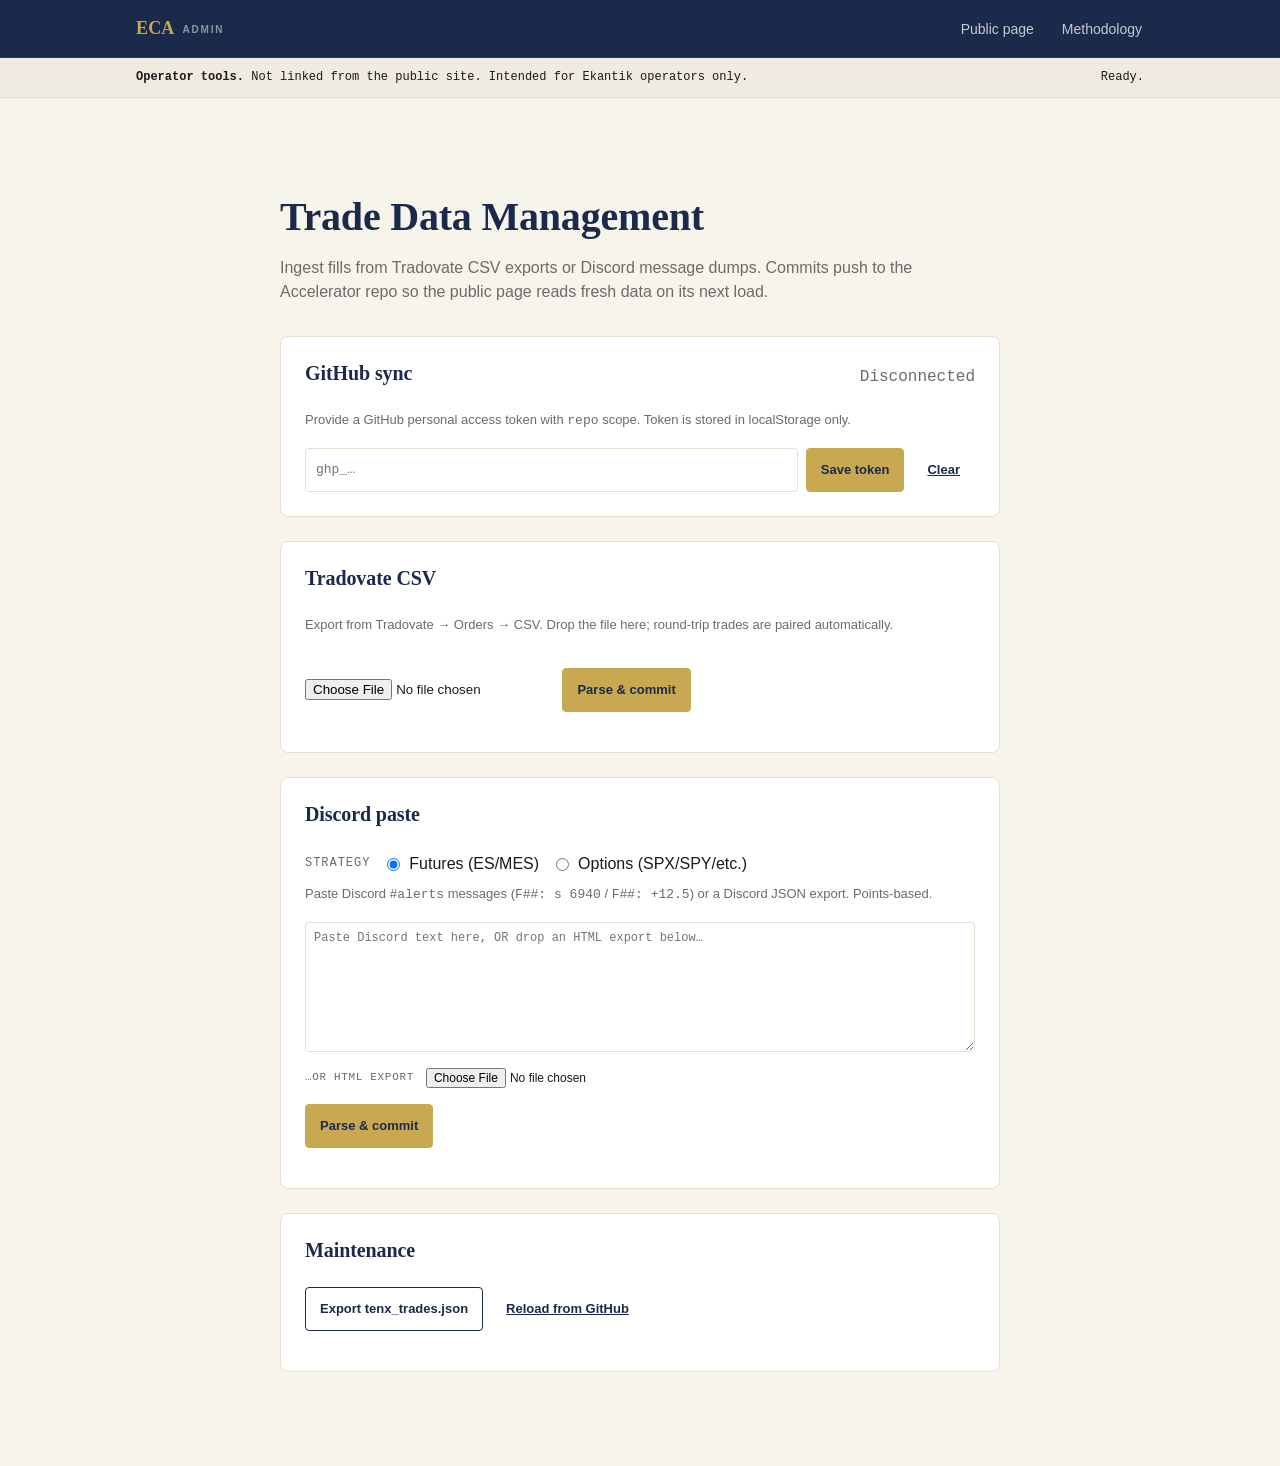
==== commit 1208f7e3: "Parser: accept Discord HTML exports + 'Default: all in' option risk Two new capabilities so the oper" ====
--- a/admin.html
+++ b/admin.html
@@ -64,8 +64,12 @@
                     <label style="display:inline-flex;gap:6px;align-items:center;cursor:pointer"><input type="radio" name="strategy" value="futures" checked> Futures (ES/MES)</label>
                     <label style="display:inline-flex;gap:6px;align-items:center;cursor:pointer"><input type="radio" name="strategy" value="options"> Options (SPX/SPY/etc.)</label>
                 </div>
-                <p class="muted" style="font-size:13px"><span class="strategy-hint strategy-hint--futures">Paste Discord <code>#alerts</code> messages (<code>F##: s 6940</code> / <code>F##: +12.5</code>) or a Discord JSON export. Points-based.</span><span class="strategy-hint strategy-hint--options hide">Paste Discord <code>#options</code> alerts in the multi-line <code>ID: n / Ticker / Type / Strike / Expiry / Entry / Stop price / Default: -N points / ID n: +$$$</code> format. Dollar-based P&amp;L.</span></p>
-                <textarea id="discord-text" rows="8" style="width:100%;font-family:var(--font-mono);font-size:12px;padding:8px;border:1px solid var(--divider);border-radius:var(--radius-sm);background:var(--white)"></textarea>
+                <p class="muted" style="font-size:13px"><span class="strategy-hint strategy-hint--futures">Paste Discord <code>#alerts</code> messages (<code>F##: s 6940</code> / <code>F##: +12.5</code>) or a Discord JSON export. Points-based.</span><span class="strategy-hint strategy-hint--options hide">Paste Discord <code>#options</code> alerts in the multi-line <code>ID: n / Ticker / Type / Strike / Expiry / Entry / Stop price / Default: -N points / ID n: +$$$</code> format. Dollar-based P&amp;L. Both raw paste and DiscordChatExporter HTML are accepted.</span></p>
+                <textarea id="discord-text" rows="8" style="width:100%;font-family:var(--font-mono);font-size:12px;padding:8px;border:1px solid var(--divider);border-radius:var(--radius-sm);background:var(--white)" placeholder="Paste Discord text here, OR drop an HTML export below…"></textarea>
+                <div style="display:flex;gap:12px;flex-wrap:wrap;align-items:center;margin-top:8px">
+                    <label style="font-family:var(--font-mono);font-size:11px;letter-spacing:.06em;text-transform:uppercase;color:var(--muted)">…or HTML export</label>
+                    <input type="file" id="discord-html-file" accept=".html,.htm" style="font-size:12px">
+                </div>
                 <button class="btn btn--primary btn--sm mt-2" type="button" id="discord-upload">Parse & commit</button>
                 <div id="discord-result" class="mt-2 mono" style="font-size:13px"></div>
             </div>
@@ -197,13 +201,42 @@
             return 0;
         }
 
+        function readFileAsText(file) {
+            return new Promise((res, rej) => {
+                const r = new FileReader();
+                r.onload = e => res(e.target.result);
+                r.onerror = rej;
+                r.readAsText(file);
+            });
+        }
+
         $('discord-upload').addEventListener('click', async () => {
-            const text = $('discord-text').value.trim();
+            // Source priority: HTML file > textarea content. Auto-detect HTML
+            // either way so the operator never has to think about the format.
+            const htmlFile = $('discord-html-file').files[0];
+            let text = $('discord-text').value.trim();
+            let inputIsHTML = false;
+
+            if (htmlFile) {
+                try {
+                    text = await readFileAsText(htmlFile);
+                    inputIsHTML = true;
+                } catch (e) {
+                    $('discord-result').textContent = 'Error reading HTML file: ' + e.message;
+                    $('discord-result').style.color = 'var(--fail)';
+                    return;
+                }
+            } else if (looksLikeDiscordHTML(text)) {
+                inputIsHTML = true;
+            }
+
             if (!text) return;
             const strategy = currentStrategy();
             try {
                 if (strategy === 'options') {
-                    const trades = parseDiscordOptionsText(text);
+                    const trades = inputIsHTML
+                        ? parseDiscordOptionsHTML(text)
+                        : parseDiscordOptionsText(text);
                     if (trades.length === 0) {
                         const pending = trades.pending || [];
                         if (pending.length > 0) {
@@ -217,7 +250,7 @@
                         $('discord-result').style.color = 'var(--fail)';
                         return;
                     }
-                    $('discord-result').textContent = `Parsed ${trades.length} options trades. Committing…`;
+                    $('discord-result').textContent = `Parsed ${trades.length} options trades${inputIsHTML ? ' from HTML' : ''}. Committing…`;
                     $('discord-result').style.color = 'var(--muted)';
                     const batchId = 'opt-' + Date.now();
                     const added = await commitOptionsTrades('options_trades', trades, batchId);
@@ -225,14 +258,18 @@
                     $('discord-result').style.color = 'var(--pass)';
                 } else {
                     let trades;
-                    try {
-                        const json = JSON.parse(text);
-                        trades = Array.isArray(json) ? parseDiscordJSON(json) : parseDiscordTradeText(text);
-                    } catch (e) {
-                        trades = parseDiscordTradeText(text);
+                    if (inputIsHTML) {
+                        trades = parseDiscordTradeHTML(text);
+                    } else {
+                        try {
+                            const json = JSON.parse(text);
+                            trades = Array.isArray(json) ? parseDiscordJSON(json) : parseDiscordTradeText(text);
+                        } catch (e) {
+                            trades = parseDiscordTradeText(text);
+                        }
                     }
                     if (trades.length === 0) { $('discord-result').textContent = 'No trades detected.'; $('discord-result').style.color = 'var(--fail)'; return; }
-                    $('discord-result').textContent = `Parsed ${trades.length} trades. Committing…`;
+                    $('discord-result').textContent = `Parsed ${trades.length} trades${inputIsHTML ? ' from HTML' : ''}. Committing…`;
                     $('discord-result').style.color = 'var(--muted)';
                     const batchId = 'discord-' + Date.now();
                     await DB.saveTrades('tenx_trades', trades, batchId);
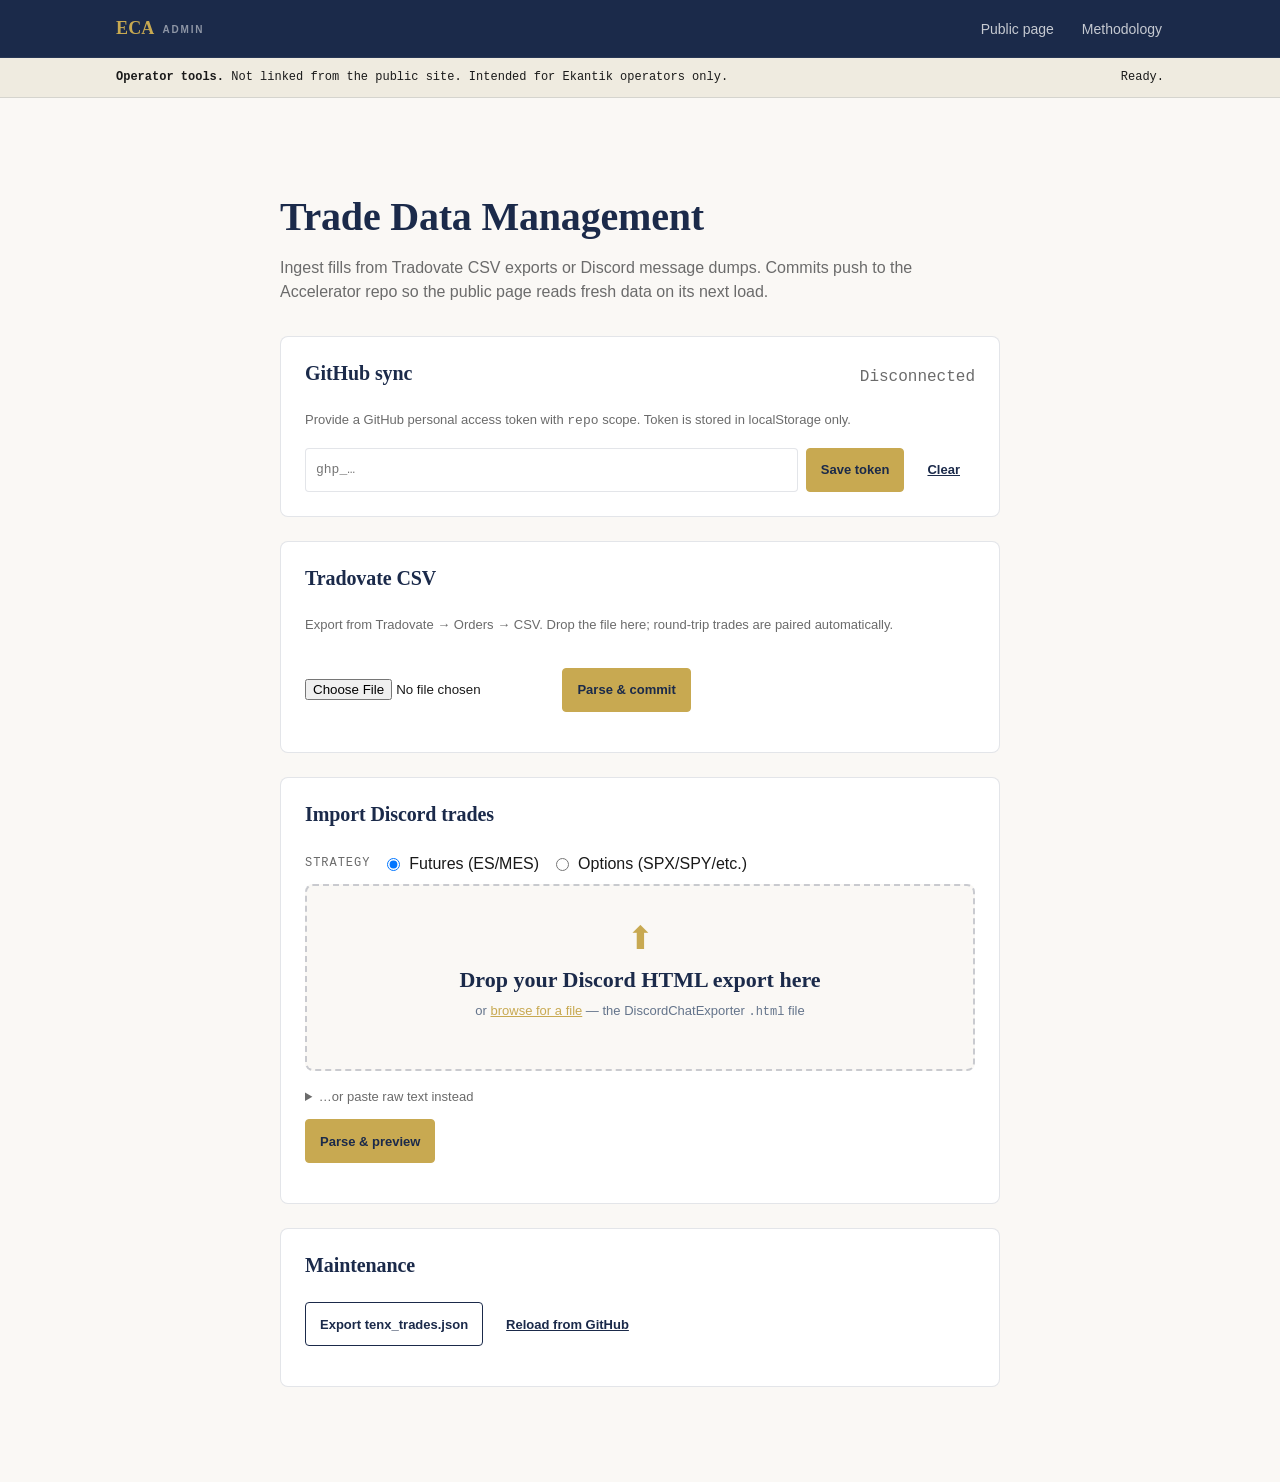
==== commit 81a03d6a: "Admin: drag-drop Discord HTML upload with parse → preview → commit Founder wanted an obvious "upload" ====
--- a/admin.html
+++ b/admin.html
@@ -56,22 +56,50 @@
                 <div id="csv-result" class="mt-2 mono" style="font-size:13px"></div>
             </div>
 
-            <!-- Discord paste -->
+            <!-- Discord import -->
             <div class="card mt-3">
-                <div class="card__header"><h3>Discord paste</h3></div>
+                <div class="card__header"><h3>Import Discord trades</h3></div>
                 <div style="display:flex;gap:12px;flex-wrap:wrap;align-items:center;margin-bottom:8px">
                     <span class="mono" style="font-size:12px;color:var(--muted);letter-spacing:.08em;text-transform:uppercase">Strategy</span>
                     <label style="display:inline-flex;gap:6px;align-items:center;cursor:pointer"><input type="radio" name="strategy" value="futures" checked> Futures (ES/MES)</label>
                     <label style="display:inline-flex;gap:6px;align-items:center;cursor:pointer"><input type="radio" name="strategy" value="options"> Options (SPX/SPY/etc.)</label>
                 </div>
-                <p class="muted" style="font-size:13px"><span class="strategy-hint strategy-hint--futures">Paste Discord <code>#alerts</code> messages (<code>F##: s 6940</code> / <code>F##: +12.5</code>) or a Discord JSON export. Points-based.</span><span class="strategy-hint strategy-hint--options hide">Paste Discord <code>#options</code> alerts in the multi-line <code>ID: n / Ticker / Type / Strike / Expiry / Entry / Stop price / Default: -N points / ID n: +$$$</code> format. Dollar-based P&amp;L. Both raw paste and DiscordChatExporter HTML are accepted.</span></p>
-                <textarea id="discord-text" rows="8" style="width:100%;font-family:var(--font-mono);font-size:12px;padding:8px;border:1px solid var(--divider);border-radius:var(--radius-sm);background:var(--white)" placeholder="Paste Discord text here, OR drop an HTML export below…"></textarea>
-                <div style="display:flex;gap:12px;flex-wrap:wrap;align-items:center;margin-top:8px">
-                    <label style="font-family:var(--font-mono);font-size:11px;letter-spacing:.06em;text-transform:uppercase;color:var(--muted)">…or HTML export</label>
-                    <input type="file" id="discord-html-file" accept=".html,.htm" style="font-size:12px">
-                </div>
-                <button class="btn btn--primary btn--sm mt-2" type="button" id="discord-upload">Parse & commit</button>
+
+                <!-- Drag-and-drop zone -->
+                <div id="drop-zone" class="drop-zone">
+                    <input type="file" id="discord-html-file" accept=".html,.htm" class="drop-zone__input">
+                    <div class="drop-zone__inner">
+                        <div class="drop-zone__icon">⬆</div>
+                        <p class="drop-zone__title">Drop your Discord HTML export here</p>
+                        <p class="drop-zone__sub">or <span class="drop-zone__browse">browse for a file</span> &mdash; the DiscordChatExporter <code>.html</code> file</p>
+                        <p class="drop-zone__file mono" id="drop-zone-file"></p>
+                    </div>
+                </div>
+
+                <details class="mt-2" style="font-size:13px">
+                    <summary style="cursor:pointer;color:var(--muted)">…or paste raw text instead</summary>
+                    <p class="muted" style="font-size:13px;margin-top:8px"><span class="strategy-hint strategy-hint--futures">Paste Discord <code>#alerts</code> messages (<code>F##: s 6940</code> / <code>F##: +12.5</code>) or a Discord JSON export. Points-based.</span><span class="strategy-hint strategy-hint--options hide">Paste Discord <code>#options</code> alerts in the multi-line <code>ID: n / Ticker / Type / Strike / Expiry / Entry / Stop price / Default: -N points / ID n: +$$$</code> format. Dollar-based P&amp;L.</span></p>
+                    <textarea id="discord-text" rows="6" style="width:100%;font-family:var(--font-mono);font-size:12px;padding:8px;border:1px solid var(--divider);border-radius:var(--radius-sm);background:var(--white)" placeholder="Paste Discord text here…"></textarea>
+                </details>
+
+                <div style="display:flex;gap:8px;flex-wrap:wrap;margin-top:12px">
+                    <button class="btn btn--primary btn--sm" type="button" id="discord-preview">Parse &amp; preview</button>
+                    <button class="btn btn--primary btn--sm hide" type="button" id="discord-commit">Commit <span id="commit-count"></span> trades</button>
+                    <button class="btn btn--tertiary btn--sm hide" type="button" id="discord-cancel">Cancel</button>
+                </div>
                 <div id="discord-result" class="mt-2 mono" style="font-size:13px"></div>
+
+                <!-- Preview table (hidden until parse) -->
+                <div id="preview-wrap" class="hide mt-3">
+                    <p class="mono" style="font-size:12px;color:var(--muted);letter-spacing:.06em;text-transform:uppercase">Preview &middot; review before committing</p>
+                    <div id="preview-warnings"></div>
+                    <div class="data-table__wrap data-table__wrap--scroll" style="max-height:340px">
+                        <table class="data-table" style="font-size:12px">
+                            <thead><tr><th>ID</th><th>Entry</th><th>Dir</th><th class="num">Entry px</th><th class="num">Pts</th><th class="num">$ P&amp;L</th><th>Size</th></tr></thead>
+                            <tbody id="preview-body"></tbody>
+                        </table>
+                    </div>
+                </div>
             </div>
 
             <!-- Export / clear -->
@@ -210,75 +238,137 @@
             });
         }
 
-        $('discord-upload').addEventListener('click', async () => {
-            // Source priority: HTML file > textarea content. Auto-detect HTML
-            // either way so the operator never has to think about the format.
-            const htmlFile = $('discord-html-file').files[0];
+        // ── Drag-and-drop zone wiring ──
+        const dropZone = $('drop-zone');
+        const fileInput = $('discord-html-file');
+        function showFileName() {
+            const f = fileInput.files[0];
+            $('drop-zone-file').textContent = f ? ('✓ ' + f.name) : '';
+        }
+        fileInput.addEventListener('change', showFileName);
+        ['dragenter','dragover'].forEach(ev => dropZone.addEventListener(ev, e => {
+            e.preventDefault(); e.stopPropagation(); dropZone.classList.add('drop-zone--over');
+        }));
+        ['dragleave','drop'].forEach(ev => dropZone.addEventListener(ev, e => {
+            e.preventDefault(); e.stopPropagation(); dropZone.classList.remove('drop-zone--over');
+        }));
+        dropZone.addEventListener('drop', e => {
+            const f = e.dataTransfer.files[0];
+            if (f) { fileInput.files = e.dataTransfer.files; showFileName(); }
+        });
+
+        // ── Parse → preview → commit flow ──
+        let parsedTrades = null;          // holds the parsed-but-not-committed set
+        let parsedStrategy = 'futures';
+
+        function setResult(msg, color) {
+            $('discord-result').innerHTML = msg;
+            $('discord-result').style.color = color || 'var(--muted)';
+        }
+        function resetPreview() {
+            parsedTrades = null;
+            $('preview-wrap').classList.add('hide');
+            $('discord-commit').classList.add('hide');
+            $('discord-cancel').classList.add('hide');
+        }
+
+        // Flag rows that look suspicious so the operator can catch them
+        // BEFORE committing (price-as-points garbage, MES sizing mismatch).
+        function auditRows(trades, strategy) {
+            const warns = [];
+            trades.forEach(t => {
+                const pts = t.pointsPL != null ? t.pointsPL : t.points_pl;
+                const pl  = t.dollarPL != null ? t.dollarPL : t.dollar_pl;
+                const mes = t.mesCount != null ? t.mesCount : t.mes_count;
+                const id  = t.tradeNum || t.trade_num || '?';
+                if (pts != null && Math.abs(pts) > 500) warns.push(`${id}: ${pts} points looks like a price, not a P&L — likely garbage.`);
+                if (mes && pts && Math.abs(pl / pts - mes * 5) > 0.5) warns.push(`${id}: ${mes} MES but $${pl} implies $${(pl/pts).toFixed(0)}/pt (expected $${mes*5}). Sizing mismatch.`);
+            });
+            return warns;
+        }
+
+        function renderPreview(trades, strategy) {
+            const body = $('preview-body');
+            if (strategy === 'options') {
+                $('preview-wrap').querySelector('thead').innerHTML =
+                    '<tr><th>ID</th><th>Ticker</th><th>Type</th><th class="num">Strike</th><th class="num">$ P&amp;L</th></tr>';
+                body.innerHTML = trades.map(t => `<tr><td class="mono">${t.tradeNum||t.trade_num||'—'}</td><td>${t.ticker||'—'}</td><td>${t.optionType||t.option_type||'—'}</td><td class="num mono">${t.strike||'—'}</td><td class="num mono">${(t.dollarPL!=null?t.dollarPL:t.dollar_pl)}</td></tr>`).join('');
+            } else {
+                body.innerHTML = trades.map(t => {
+                    const pl = t.dollarPL != null ? t.dollarPL : t.dollar_pl;
+                    const pts = t.pointsPL != null ? t.pointsPL : t.points_pl;
+                    return `<tr><td class="mono">${t.tradeNum||t.trade_num||'—'}</td><td class="mono" style="font-size:11px">${t.datetime||t.entry_time||'—'}</td><td>${t.direction||'—'}</td><td class="num mono">${t.entryPrice!=null?t.entryPrice:(t.entry_price||'—')}</td><td class="num mono">${pts!=null?(pts>0?'+':'')+pts:'—'}</td><td class="num mono" style="color:${pl>=0?'var(--pass)':'var(--fail)'}">${pl>=0?'+$':'−$'}${Math.abs(pl)}</td><td>${t.positionSize||t.position_size||'full'}</td></tr>`;
+                }).join('');
+            }
+            const warns = auditRows(trades, strategy);
+            $('preview-warnings').innerHTML = warns.length
+                ? `<div class="preview-warn">⚠ ${warns.length} row${warns.length>1?'s':''} flagged:<ul>${warns.map(w=>`<li>${w}</li>`).join('')}</ul>Review carefully — fix the source export or cancel and correct manually.</div>`
+                : `<div class="preview-ok">✓ No anomalies detected.</div>`;
+            $('preview-wrap').classList.remove('hide');
+        }
+
+        $('discord-preview').addEventListener('click', async () => {
+            resetPreview();
+            const htmlFile = fileInput.files[0];
             let text = $('discord-text').value.trim();
             let inputIsHTML = false;
-
             if (htmlFile) {
-                try {
-                    text = await readFileAsText(htmlFile);
-                    inputIsHTML = true;
-                } catch (e) {
-                    $('discord-result').textContent = 'Error reading HTML file: ' + e.message;
-                    $('discord-result').style.color = 'var(--fail)';
+                try { text = await readFileAsText(htmlFile); inputIsHTML = true; }
+                catch (e) { setResult('Error reading HTML file: ' + e.message, 'var(--fail)'); return; }
+            } else if (looksLikeDiscordHTML(text)) { inputIsHTML = true; }
+            if (!text) { setResult('Drop an HTML export or paste text first.', 'var(--fail)'); return; }
+
+            parsedStrategy = currentStrategy();
+            try {
+                let trades;
+                if (parsedStrategy === 'options') {
+                    trades = inputIsHTML ? parseDiscordOptionsHTML(text) : parseDiscordOptionsText(text);
+                } else if (inputIsHTML) {
+                    trades = parseDiscordTradeHTML(text);
+                } else {
+                    try { const j = JSON.parse(text); trades = Array.isArray(j) ? parseDiscordJSON(j) : parseDiscordTradeText(text); }
+                    catch (e) { trades = parseDiscordTradeText(text); }
+                }
+                if (!trades || trades.length === 0) {
+                    setResult('No trades detected. Check the file/format.', 'var(--fail)');
                     return;
                 }
-            } else if (looksLikeDiscordHTML(text)) {
-                inputIsHTML = true;
-            }
-
-            if (!text) return;
-            const strategy = currentStrategy();
-            try {
-                if (strategy === 'options') {
-                    const trades = inputIsHTML
-                        ? parseDiscordOptionsHTML(text)
-                        : parseDiscordOptionsText(text);
-                    if (trades.length === 0) {
-                        const pending = trades.pending || [];
-                        if (pending.length > 0) {
-                            $('discord-result').innerHTML =
-                                `Detected entry for <strong>${pending.join(', ')}</strong> but no close line. ` +
-                                `Add a final line like <code>ID ${pending[0].replace(/[^0-9]/g, '')}: +220</code> or ` +
-                                `<code>ID ${pending[0].replace(/[^0-9]/g, '')}: -100</code> (sign before the number).`;
-                        } else {
-                            $('discord-result').textContent = 'No options trades detected. Paste should start with `ID: <number>` and end with `ID <number>: +/-<dollars>`.';
-                        }
-                        $('discord-result').style.color = 'var(--fail)';
-                        return;
-                    }
-                    $('discord-result').textContent = `Parsed ${trades.length} options trades${inputIsHTML ? ' from HTML' : ''}. Committing…`;
-                    $('discord-result').style.color = 'var(--muted)';
+                parsedTrades = trades;
+                renderPreview(trades, parsedStrategy);
+                $('commit-count').textContent = trades.length;
+                $('discord-commit').classList.remove('hide');
+                $('discord-cancel').classList.remove('hide');
+                setResult(`Parsed <strong>${trades.length}</strong> trades${inputIsHTML ? ' from HTML' : ''}. Review the preview below, then commit.`, 'var(--navy)');
+            } catch (e) {
+                setResult('Parse error: ' + e.message, 'var(--fail)');
+            }
+        });
+
+        $('discord-cancel').addEventListener('click', () => {
+            resetPreview();
+            setResult('Cancelled. Nothing committed.', 'var(--muted)');
+        });
+
+        $('discord-commit').addEventListener('click', async () => {
+            if (!parsedTrades) return;
+            $('discord-commit').disabled = true;
+            try {
+                if (parsedStrategy === 'options') {
                     const batchId = 'opt-' + Date.now();
-                    const added = await commitOptionsTrades('options_trades', trades, batchId);
-                    $('discord-result').textContent = `Committed ${added}/${trades.length} options trades as batch ${batchId} (dupes skipped).`;
-                    $('discord-result').style.color = 'var(--pass)';
+                    const added = await commitOptionsTrades('options_trades', parsedTrades, batchId);
+                    setResult(`Committed ${added}/${parsedTrades.length} options trades as batch ${batchId} (dupes skipped).`, 'var(--pass)');
                 } else {
-                    let trades;
-                    if (inputIsHTML) {
-                        trades = parseDiscordTradeHTML(text);
-                    } else {
-                        try {
-                            const json = JSON.parse(text);
-                            trades = Array.isArray(json) ? parseDiscordJSON(json) : parseDiscordTradeText(text);
-                        } catch (e) {
-                            trades = parseDiscordTradeText(text);
-                        }
-                    }
-                    if (trades.length === 0) { $('discord-result').textContent = 'No trades detected.'; $('discord-result').style.color = 'var(--fail)'; return; }
-                    $('discord-result').textContent = `Parsed ${trades.length} trades${inputIsHTML ? ' from HTML' : ''}. Committing…`;
-                    $('discord-result').style.color = 'var(--muted)';
                     const batchId = 'discord-' + Date.now();
-                    await DB.saveTrades('tenx_trades', trades, batchId);
-                    $('discord-result').textContent = `Committed ${trades.length} trades as batch ${batchId}.`;
-                    $('discord-result').style.color = 'var(--pass)';
+                    await DB.saveTrades('tenx_trades', parsedTrades, batchId);
+                    setResult(`✓ Committed ${parsedTrades.length} trades as batch ${batchId}.`, 'var(--pass)');
                 }
+                resetPreview();
+                fileInput.value = ''; showFileName();
+                $('discord-text').value = '';
             } catch (e) {
-                $('discord-result').textContent = 'Error: ' + e.message;
-                $('discord-result').style.color = 'var(--fail)';
+                setResult('Commit error: ' + e.message, 'var(--fail)');
+            } finally {
+                $('discord-commit').disabled = false;
             }
         });
 
--- a/css/tokens.css
+++ b/css/tokens.css
@@ -4,24 +4,42 @@
    ===================================================== */
 
 :root {
-    /* ─── Palette ─── */
-    --navy:    #1B2A4A;
-    --navy-ink:#0F1A30;          /* darker navy for overlays, nav */
-    --gold:    #C8A951;
-    --gold-warm:#D9B963;
-    --cream:   #F7F4EC;
-    --cream-2: #EFEBE0;
-    --ink:     #1A1A1A;
-    --muted:   #6B6B6B;
-    --divider: #E5E0D0;
-    --pass:    #2E7D32;
-    --fail:    #C62828;
-    --live:    #2FB464;          /* pulsing live indicator */
-    --white:   #FFFFFF;
+    /* ─── Palette (Rebuild Spec §2.1) ─── */
+    --navy:        #1B2A4A;        /* Deep Navy — dominant brand */
+    --navy-deep:   #0F1A30;        /* darker scrim, hero overlay */
+    --navy-darker: #0A1226;        /* deepest panel */
+    --navy-dark:   #0F1A33;        /* legacy alias */
+    --navy-ink:    #0F1A30;        /* legacy alias */
+    --gold:        #C8A951;        /* Warm Gold — emphasis only */
+    --gold-bright: #D9BC68;        /* hover state on gold buttons */
+    --gold-warm:   #D9B963;        /* legacy alias */
+    --gold-soft:   rgba(200, 169, 81, 0.14);   /* tinted row / panel bg */
+    --gold-glow:   rgba(200, 169, 81, 0.32);   /* hover halo */
+    --gold-pale:   #F0E8CF;        /* legacy callout */
+    --ivory:       #FAF8F5;        /* Soft Ivory — primary canvas */
+    --ivory-warm:  #F4EFE7;        /* warmer ivory for authority panel */
+    --cream:       #FAF8F5;        /* legacy alias */
+    --cream-2:     #EFEBE0;
+    --slate:       #64748B;        /* Slate Gray — supporting text */
+    --slate-light: #94A3B8;
+    --slate-dim:   rgba(148, 163, 184, 0.7);
+    --ink:         #1A1A1A;
+    --muted:       #6B6B6B;
+    --positive:    #6FCF97;        /* functional positive accent */
+    --negative:    #E07B6A;        /* functional negative accent */
+    --border:      rgba(27, 42, 74, 0.12);
+    --border-strong: rgba(27, 42, 74, 0.22);
+    --divider:     rgba(27, 42, 74, 0.12);  /* legacy alias */
+    --line-dim:    rgba(200, 169, 81, 0.18);
+    --line-faint:  rgba(250, 248, 245, 0.10);
+    --pass:        #2D5016;
+    --fail:        #DC2626;
+    --live:        #2FB464;
+    --white:       #FFFFFF;
 
-    /* ─── Typography ─── */
-    --font-serif: 'Playfair Display', Georgia, 'Times New Roman', serif;
-    --font-sans:  'DM Sans', 'Inter', -apple-system, BlinkMacSystemFont, 'Segoe UI', sans-serif;
+    /* ─── Typography (Dev Spec §1.2) ─── */
+    --font-serif: 'Cormorant Garamond', Georgia, 'Times New Roman', serif;
+    --font-sans:  'DM Sans', Calibri, Arial, -apple-system, BlinkMacSystemFont, 'Segoe UI', sans-serif;
     --font-mono:  'JetBrains Mono', 'SF Mono', Menlo, Consolas, monospace;
 
     /* ─── Spacing (8px base) ─── */
@@ -33,9 +51,10 @@
     --s-8: 64px;
     --s-12: 96px;
 
-    /* ─── Layout ─── */
+    /* ─── Layout (Dev Spec §1.4) ─── */
     --max-content: 720px;
-    --max-wide:    1040px;
+    --max-wide:    1080px;       /* hero & narrative max */
+    --max-grid:    1280px;       /* multi-column sections */
 
     /* ─── Elevation & motion ─── */
     --shadow-sm: 0 1px 2px rgba(27, 42, 74, 0.06), 0 1px 3px rgba(27, 42, 74, 0.08);
--- a/css/layout.css
+++ b/css/layout.css
@@ -111,7 +111,7 @@
 /* ─── Hero ─── */
 .hero {
     padding: var(--s-12) var(--s-2);
-    background: var(--cream);
+    background: var(--ivory);
     border-top: 1px solid var(--divider);
     border-bottom: 1px solid var(--divider);
     text-align: left;
--- a/css/components.css
+++ b/css/components.css
@@ -200,6 +200,14 @@
     margin: 0 0 6px;
 }
 .callout__body { margin: 0; color: var(--ink); }
+
+.callout--small {
+    padding: 10px var(--s-2);
+    border-left-width: 3px;
+    margin: var(--s-2) 0 0;
+    line-height: 1.5;
+}
+.callout--small .callout__title { margin-bottom: 4px; }
 
 /* ─── Filter pills (trade log day-range) ─── */
 .filter-bar {
@@ -920,3 +928,3743 @@
     outline-offset: 2px;
     border-radius: var(--radius-sm);
 }
+
+/* =====================================================
+   Accelerator modules — A, B, C
+   Spec 10x-cash-generator-spec.md v1.6
+   ===================================================== */
+
+/* ─── Module C slim context bar (above Module A) ─── */
+.capacity-bar {
+    background: var(--navy);
+    color: rgba(255,255,255,0.85);
+    padding: 12px var(--s-3);
+    text-align: center;
+    font-family: var(--font-sans);
+    font-size: 13px;
+    line-height: 1.5;
+    border-bottom: 1px solid rgba(200, 169, 81, 0.25);
+}
+.capacity-bar strong { color: var(--gold); font-weight: 600; }
+
+/* ─── Module wrapper (A and B share this) ─── */
+.mod {
+    background: var(--white);
+    border: 1px solid var(--divider);
+    border-radius: var(--radius-md);
+    padding: var(--s-4);
+    margin: var(--s-4) 0;
+}
+.mod__header { margin-bottom: var(--s-3); }
+.mod__title {
+    font-family: var(--font-serif);
+    font-size: 28px;
+    line-height: 1.2;
+    color: var(--navy);
+    font-weight: 700;
+    margin: 0 0 4px;
+    letter-spacing: -0.005em;
+}
+.mod__subhead {
+    color: var(--muted);
+    font-size: 15px;
+    margin: 0;
+    font-style: italic;
+}
+
+/* ─── Module slider grid (reuses .slider-field base) ─── */
+.mod__sliders {
+    display: grid;
+    grid-template-columns: repeat(auto-fit, minmax(220px, 1fr));
+    gap: var(--s-2);
+    margin: var(--s-3) 0;
+    padding: var(--s-3);
+    background: var(--cream-2);
+    border-radius: var(--radius-md);
+}
+.mod__radio-group {
+    display: flex;
+    gap: var(--s-1);
+    flex-wrap: wrap;
+}
+.mod__radio-group label {
+    flex: 1 1 0;
+    min-width: 90px;
+    padding: 10px 12px;
+    border: 1px solid var(--divider);
+    border-radius: var(--radius-sm);
+    background: var(--white);
+    cursor: pointer;
+    font-size: 13px;
+    font-weight: 500;
+    color: var(--ink);
+    text-align: center;
+    transition: border-color 0.15s ease, background 0.15s ease, color 0.15s ease;
+    display: flex; align-items: center; justify-content: center;
+    text-transform: none;
+    letter-spacing: 0;
+    margin-bottom: 0;
+}
+.mod__radio-group input[type="radio"] {
+    position: absolute;
+    opacity: 0;
+    pointer-events: none;
+}
+.mod__radio-group label:has(input:checked),
+.mod__radio-group input:checked + label {
+    border-color: var(--navy);
+    background: var(--navy);
+    color: var(--white);
+}
+.mod__radio-group label:hover { border-color: var(--navy); }
+
+/* ─── Output panel (single-column target-only) ─── */
+.mod__outputs {
+    display: grid;
+    grid-template-columns: 1fr 1fr;
+    gap: 0;
+    margin-top: var(--s-3);
+    border: 1px solid var(--divider);
+    border-radius: var(--radius-md);
+    overflow: hidden;
+}
+.mod__outputs--single { grid-template-columns: 1fr; }
+.mod__col {
+    padding: var(--s-3);
+    background: var(--white);
+}
+.mod__col + .mod__col {
+    border-left: 1px solid var(--divider);
+    background: var(--cream);
+}
+.mod__col-eyebrow {
+    font-family: var(--font-sans);
+    font-size: 10px;
+    letter-spacing: 0.16em;
+    text-transform: uppercase;
+    font-weight: 700;
+    color: var(--gold);
+    margin: 0 0 4px;
+}
+.mod__col-title {
+    font-family: var(--font-serif);
+    font-size: 18px;
+    color: var(--navy);
+    font-weight: 700;
+    margin: 0 0 4px;
+}
+.mod__col-context {
+    font-family: var(--font-sans);
+    font-size: 12px;
+    color: var(--muted);
+    margin: 0 0 var(--s-2);
+    line-height: 1.5;
+}
+.mod__col-context strong { color: var(--navy); font-weight: 600; }
+.mod__metric {
+    display: grid;
+    grid-template-columns: 1fr auto;
+    gap: var(--s-1);
+    align-items: baseline;
+    padding: 10px 0;
+    border-top: 1px dashed var(--divider);
+}
+.mod__metric:first-of-type { border-top: none; }
+.mod__metric-label {
+    font-family: var(--font-sans);
+    font-size: 12px;
+    color: var(--muted);
+    font-weight: 500;
+    letter-spacing: 0.04em;
+    text-transform: uppercase;
+}
+.mod__metric-val {
+    font-family: var(--font-mono);
+    font-size: 22px;
+    color: var(--navy);
+    font-weight: 500;
+    letter-spacing: -0.01em;
+}
+.mod__metric--big .mod__metric-val { font-size: 28px; color: var(--navy); }
+.mod__col + .mod__col .mod__metric--big .mod__metric-val { color: var(--gold); }
+
+.mod-out--provisional { font-style: italic; opacity: 0.85; }
+
+.mod__caveat {
+    margin-top: var(--s-3);
+    padding: var(--s-2) var(--s-3);
+    background: var(--cream-2);
+    border-left: 3px solid var(--gold);
+    border-radius: 0 var(--radius-sm) var(--radius-sm) 0;
+    font-family: var(--font-serif);
+    font-style: italic;
+    font-size: 14px;
+    line-height: 1.5;
+    color: var(--ink);
+}
+
+/* ─── Module B timeline ─── */
+.mod-b__timelines {
+    display: grid;
+    grid-template-columns: 1fr 1fr;
+    gap: var(--s-2);
+    margin: var(--s-3) 0;
+}
+.mod-b__timelines--single { grid-template-columns: 1fr; }
+.mod-b__timeline-block {
+    background: var(--white);
+    border: 1px solid var(--divider);
+    border-radius: var(--radius-md);
+    padding: var(--s-3);
+}
+.mod-b__timeline-block + .mod-b__timeline-block { background: var(--cream); }
+.mod-b__timeline-block h4 {
+    margin: 0 0 var(--s-2);
+    font-family: var(--font-sans);
+    font-size: 11px;
+    letter-spacing: 0.16em;
+    text-transform: uppercase;
+    color: var(--gold);
+    font-weight: 700;
+}
+.mod-b-row {
+    display: grid;
+    grid-template-columns: 70px 1fr;
+    gap: var(--s-2);
+    align-items: center;
+    margin-bottom: var(--s-2);
+}
+.mod-b-row__label {
+    font-family: var(--font-mono);
+    font-size: 11px;
+    color: var(--muted);
+    text-align: right;
+    letter-spacing: 0.04em;
+}
+.mod-b-row__track {
+    position: relative;
+    height: 36px;
+    background: var(--cream-2);
+    border-radius: var(--radius-sm);
+    border: 1px solid var(--divider);
+    overflow: hidden;
+}
+.mod-b-row__fill {
+    position: absolute;
+    inset: 0 auto 0 0;
+    background: linear-gradient(90deg, rgba(200, 169, 81, 0.18), rgba(200, 169, 81, 0.32));
+    border-radius: var(--radius-sm) 0 0 var(--radius-sm);
+}
+.mod-b-marker {
+    position: absolute;
+    top: 50%;
+    font-family: var(--font-mono);
+    font-size: 10px;
+    color: var(--navy);
+    padding: 2px 8px;
+    border-radius: var(--radius-pill);
+    white-space: nowrap;
+    pointer-events: none;
+    z-index: 1;
+}
+.mod-b-marker--start {
+    left: 8px;
+    transform: translateY(-50%);
+    color: var(--muted);
+    font-size: 10px;
+}
+.mod-b-marker--end {
+    right: 8px;
+    transform: translateY(-50%);
+    color: var(--navy);
+    font-weight: 600;
+}
+
+/* ─── Monthly distribution tables (Modules A and B) ─── */
+.mod-table-wrap {
+    margin-top: var(--s-3);
+    background: var(--white);
+    border: 1px solid var(--divider);
+    border-radius: var(--radius-md);
+    overflow: hidden;
+}
+.mod-table-title {
+    margin: 0;
+    padding: 12px var(--s-3);
+    background: var(--cream-2);
+    border-bottom: 1px solid var(--divider);
+    font-family: var(--font-sans);
+    font-size: 11px;
+    letter-spacing: 0.16em;
+    text-transform: uppercase;
+    color: var(--gold);
+    font-weight: 700;
+}
+.mod-table {
+    width: 100%;
+    border-collapse: collapse;
+    font-family: var(--font-sans);
+    font-size: 13px;
+    background: var(--white);
+}
+.mod-table thead th {
+    background: var(--white);
+    color: var(--muted);
+    padding: 10px var(--s-2);
+    text-align: left;
+    font-size: 10px;
+    font-weight: 700;
+    letter-spacing: 0.08em;
+    text-transform: uppercase;
+    border-bottom: 1px solid var(--divider);
+}
+.mod-table tbody td {
+    padding: 10px var(--s-2);
+    border-top: 1px solid var(--divider);
+    vertical-align: middle;
+    color: var(--ink);
+}
+.mod-table td.num, .mod-table th.num {
+    text-align: right;
+    font-variant-numeric: tabular-nums;
+}
+.mod-table tbody tr:hover td { background: rgba(200, 169, 81, 0.04); }
+.mod-table__row--dist td { background: rgba(200, 169, 81, 0.07); }
+.mod-table__row--dist:hover td { background: rgba(200, 169, 81, 0.12); }
+.mod-table__row--total td {
+    background: var(--cream-2);
+    border-top: 2px solid var(--gold);
+    font-size: 13px;
+    padding: 12px var(--s-2);
+}
+.mod-table__row--total:hover td { background: var(--cream-2); }
+
+.mod-table__pill {
+    display: inline-block;
+    padding: 2px 8px;
+    border-radius: var(--radius-pill);
+    font-family: var(--font-sans);
+    font-size: 10px;
+    font-weight: 700;
+    letter-spacing: 0.06em;
+    text-transform: uppercase;
+}
+.mod-table__pill--active { background: rgba(47, 180, 100, 0.14); color: var(--pass); }
+.mod-table__pill--down   { background: var(--cream-2); color: var(--muted); }
+
+.mod-table__gain {
+    font-family: var(--font-mono);
+    color: var(--pass);
+    font-weight: 500;
+}
+.mod-table__dist {
+    font-family: var(--font-mono);
+    color: var(--navy);
+    font-weight: 600;
+}
+.mod-table__scale-tag {
+    display: inline-block;
+    margin-left: 4px;
+    padding: 1px 6px;
+    background: var(--gold);
+    color: var(--navy);
+    border-radius: var(--radius-pill);
+    font-family: var(--font-mono);
+    font-size: 10px;
+    font-weight: 700;
+    letter-spacing: 0.04em;
+    vertical-align: 1px;
+}
+.mod-table__pos {
+    font-family: var(--font-mono);
+    color: var(--navy);
+    font-weight: 600;
+}
+
+@media (max-width: 640px) {
+    .mod-table-wrap { overflow-x: auto; -webkit-overflow-scrolling: touch; }
+    .mod-table { min-width: 540px; }
+    .mod-table thead th, .mod-table tbody td { padding: 8px 10px; font-size: 12px; }
+}
+
+@media (max-width: 760px) {
+    .mod__outputs { grid-template-columns: 1fr; }
+    .mod__col + .mod__col { border-left: none; border-top: 1px solid var(--divider); }
+    .mod-b__timelines { grid-template-columns: 1fr; }
+}
+
+/* ─── Connector copy between Module A and Module B ─── */
+.mod-connector {
+    margin: var(--s-4) 0;
+    padding: var(--s-3);
+    text-align: center;
+    color: var(--muted);
+    font-family: var(--font-serif);
+    font-style: italic;
+    font-size: 16px;
+    line-height: 1.5;
+    max-width: 720px;
+    margin-left: auto;
+    margin-right: auto;
+}
+
+/* ─── Module C — full panel ─── */
+.mod-c-panel {
+    background: var(--cream);
+    border: 1px solid var(--gold);
+    border-radius: var(--radius-md);
+    padding: var(--s-4);
+    margin: var(--s-4) 0;
+}
+.mod-c-panel__heading {
+    margin: 0 0 var(--s-2);
+    font-family: var(--font-serif);
+    font-size: 28px;
+    color: var(--navy);
+    font-weight: 700;
+}
+.mod-c-statement {
+    margin: 0 0 var(--s-3);
+    font-family: var(--font-serif);
+    font-style: italic;
+    font-size: 16px;
+    line-height: 1.6;
+    color: var(--ink);
+    max-width: 760px;
+}
+.mod-c-statement p { margin: 0 0 var(--s-2); }
+.mod-c-statement p:last-child { margin-bottom: 0; }
+
+/* Two-band capacity counter */
+.cap-counter {
+    margin: var(--s-3) 0;
+    padding: var(--s-3);
+    background: var(--white);
+    border: 1px solid var(--divider);
+    border-radius: var(--radius-md);
+}
+.cap-counter__band {
+    margin-bottom: var(--s-2);
+}
+.cap-counter__band:last-child { margin-bottom: 0; }
+.cap-counter__band-head {
+    display: flex; justify-content: space-between; align-items: baseline;
+    font-size: 12px;
+    margin-bottom: 6px;
+}
+.cap-counter__band-label {
+    font-family: var(--font-sans);
+    font-weight: 600;
+    color: var(--muted);
+    letter-spacing: 0.04em;
+    text-transform: uppercase;
+    font-size: 11px;
+}
+.cap-counter__band-amount {
+    font-family: var(--font-mono);
+    font-weight: 600;
+    color: var(--navy);
+}
+.cap-counter__bar {
+    height: 16px;
+    background: var(--cream-2);
+    border: 1px solid var(--divider);
+    border-radius: var(--radius-pill);
+    overflow: hidden;
+    position: relative;
+}
+.cap-counter__bar--total {
+    background: var(--cream-2);
+    border-color: var(--gold);
+    /* The total bar is decorative — never fills. Subtle stripe to indicate "ceiling". */
+    background-image: repeating-linear-gradient(
+        45deg,
+        transparent 0 6px,
+        rgba(200, 169, 81, 0.12) 6px 8px
+    );
+}
+.cap-counter__bar--tier { background: var(--cream-2); }
+.cap-counter__bar-fill {
+    height: 100%;
+    background: linear-gradient(90deg, var(--gold), var(--gold-warm));
+    border-radius: var(--radius-pill);
+    transition: width 0.6s ease;
+}
+.cap-counter__band-note {
+    margin-top: 4px;
+    font-size: 12px;
+    color: var(--muted);
+    font-family: var(--font-sans);
+}
+.cap-counter__updated {
+    margin: var(--s-2) 0 0;
+    font-size: 11px;
+    color: var(--muted);
+    font-family: var(--font-mono);
+    letter-spacing: 0.04em;
+}
+
+/* ─── Indication-of-Interest form ─── */
+.indication-form {
+    margin-top: var(--s-3);
+    padding: var(--s-4);
+    background: var(--white);
+    border: 1px solid var(--divider);
+    border-radius: var(--radius-md);
+}
+.indication-form__heading {
+    font-family: var(--font-serif);
+    font-size: 22px;
+    color: var(--navy);
+    font-weight: 700;
+    margin: 0 0 4px;
+}
+.indication-form__subhead {
+    color: var(--muted);
+    font-size: 14px;
+    margin: 0 0 var(--s-3);
+    font-style: italic;
+}
+.indication-form__grid {
+    display: grid;
+    grid-template-columns: 1fr 1fr;
+    gap: var(--s-2);
+    margin-bottom: var(--s-2);
+}
+@media (max-width: 640px) {
+    .indication-form__grid { grid-template-columns: 1fr; }
+}
+.ind-field { display: flex; flex-direction: column; gap: 4px; }
+.ind-field label {
+    font-family: var(--font-sans);
+    font-size: 11px;
+    font-weight: 600;
+    color: var(--muted);
+    letter-spacing: 0.06em;
+    text-transform: uppercase;
+}
+.ind-field input[type="text"],
+.ind-field input[type="email"],
+.ind-field input[type="tel"] {
+    padding: 12px;
+    border: 1px solid var(--divider);
+    border-radius: var(--radius-sm);
+    font-size: 15px;
+    font-family: var(--font-sans);
+    background: var(--white);
+    color: var(--ink);
+    width: 100%;
+    box-sizing: border-box;
+}
+.ind-field input:focus { outline: 2px solid var(--gold); outline-offset: 1px; }
+
+/* Booking amount slider with live label */
+.ind-amount-block {
+    margin: var(--s-3) 0;
+    padding: var(--s-3);
+    background: var(--cream-2);
+    border-radius: var(--radius-sm);
+}
+.ind-amount-block label {
+    display: block;
+    font-family: var(--font-sans);
+    font-size: 11px;
+    font-weight: 600;
+    color: var(--muted);
+    letter-spacing: 0.06em;
+    text-transform: uppercase;
+    margin-bottom: 6px;
+}
+#ind-amount {
+    width: 100%;
+    accent-color: var(--gold);
+    margin: 6px 0 8px;
+}
+.ind-amount-val {
+    font-family: var(--font-mono);
+    font-size: 14px;
+    color: var(--ink);
+    line-height: 1.5;
+    display: block;
+}
+.ind-amount-val strong {
+    font-family: var(--font-mono);
+    font-size: 22px;
+    color: var(--navy);
+    font-weight: 600;
+    letter-spacing: -0.01em;
+}
+
+/* Mode preference radios */
+.ind-mode-block { margin: var(--s-3) 0; }
+.ind-mode-block > label {
+    display: block;
+    font-family: var(--font-sans);
+    font-size: 11px;
+    font-weight: 600;
+    color: var(--muted);
+    letter-spacing: 0.06em;
+    text-transform: uppercase;
+    margin-bottom: 8px;
+}
+.ind-mode-options {
+    display: grid;
+    grid-template-columns: repeat(3, 1fr);
+    gap: var(--s-1);
+}
+@media (max-width: 640px) {
+    .ind-mode-options { grid-template-columns: 1fr; }
+}
+.ind-mode-options label {
+    padding: 10px 12px;
+    border: 1px solid var(--divider);
+    border-radius: var(--radius-sm);
+    background: var(--white);
+    cursor: pointer;
+    font-size: 13px;
+    color: var(--ink);
+    text-align: center;
+    transition: border-color 0.15s ease, background 0.15s ease, color 0.15s ease;
+    margin-bottom: 0;
+    text-transform: none;
+    letter-spacing: 0;
+    font-weight: 500;
+}
+.ind-mode-options input[type="radio"] {
+    position: absolute;
+    opacity: 0;
+    pointer-events: none;
+}
+.ind-mode-options label:has(input:checked) {
+    border-color: var(--navy);
+    background: var(--navy);
+    color: var(--white);
+}
+
+/* Acknowledgment checkboxes */
+.ind-ack {
+    display: grid;
+    grid-template-columns: auto 1fr;
+    gap: var(--s-2);
+    align-items: start;
+    padding: var(--s-2);
+    margin: var(--s-1) 0;
+    background: var(--cream-2);
+    border-radius: var(--radius-sm);
+    cursor: pointer;
+}
+.ind-ack input[type="checkbox"] {
+    width: 20px; height: 20px;
+    margin-top: 2px;
+    accent-color: var(--gold);
+    cursor: pointer;
+}
+.ind-ack-text {
+    font-size: 13px;
+    line-height: 1.5;
+    color: var(--ink);
+    font-family: var(--font-sans);
+}
+.ind-ack-text em { font-style: italic; color: var(--ink); }
+.ind-ack-text a { color: var(--navy); text-decoration: underline; }
+
+/* Submit + footer */
+.ind-submit-row {
+    display: flex; align-items: center; gap: var(--s-2);
+    margin-top: var(--s-3);
+    flex-wrap: wrap;
+}
+#ind-submit {
+    flex: 0 0 auto;
+}
+#ind-submit:disabled {
+    opacity: 0.4;
+    cursor: not-allowed;
+}
+#ind-submit:disabled:hover {
+    background: var(--gold);
+    border-color: var(--gold);
+}
+.ind-error {
+    flex: 1 1 240px;
+    color: var(--fail);
+    font-size: 13px;
+    font-weight: 500;
+    background: rgba(198, 40, 40, 0.08);
+    padding: 8px 12px;
+    border-radius: var(--radius-sm);
+    border-left: 3px solid var(--fail);
+}
+
+.ind-thanks {
+    padding: var(--s-4);
+    background: var(--cream-2);
+    border: 1px solid var(--gold);
+    border-radius: var(--radius-md);
+}
+.ind-thanks h3 {
+    color: var(--navy);
+    margin: 0 0 var(--s-2);
+}
+.ind-thanks p {
+    font-family: var(--font-serif);
+    font-style: italic;
+    line-height: 1.6;
+    color: var(--ink);
+    margin: 0 0 var(--s-2);
+}
+.ind-thanks p:last-child { margin-bottom: 0; }
+
+/* Discord access block inside the thank-you state — prominent, gold-accented */
+.ind-thanks__discord {
+    margin: var(--s-3) 0;
+    padding: var(--s-3);
+    background: var(--navy);
+    color: rgba(255,255,255,0.92);
+    border-radius: var(--radius-md);
+    border-left: 4px solid var(--gold);
+}
+.ind-thanks__discord-eyebrow {
+    font-family: var(--font-sans) !important;
+    font-style: normal !important;
+    font-size: 11px !important;
+    font-weight: 700 !important;
+    letter-spacing: 0.16em;
+    text-transform: uppercase;
+    color: var(--gold) !important;
+    margin: 0 0 var(--s-1) !important;
+}
+.ind-thanks__discord p {
+    color: rgba(255,255,255,0.92) !important;
+    font-style: normal !important;
+    font-family: var(--font-sans) !important;
+}
+.ind-thanks__discord .btn--primary {
+    margin-top: 4px;
+}
+
+@media (max-width: 640px) {
+    .mod { padding: var(--s-3); }
+    .mod-c-panel { padding: var(--s-3); }
+    .indication-form { padding: var(--s-3); }
+    .ind-submit-row { flex-direction: column; align-items: stretch; }
+    .ind-submit-row #ind-submit { width: 100%; justify-content: center; }
+}
+
+/* =====================================================
+   DEV SPEC v1.0 — Sprint 1 additions
+   Section 01 hero rewrite · Section 02 Operator · Section 03 Defense
+   ===================================================== */
+
+/* ─── Hero — Judgment Reframe (§3.1) ─── */
+.hero--reframe { background: var(--ivory); text-align: left; }
+.hero--reframe .hero__inner { max-width: 1080px; }
+.hero--reframe .eyebrow--rule {
+    display: inline-block;
+    padding-bottom: var(--s-2);
+    border-bottom: 1px solid var(--gold);
+    width: auto;
+    max-width: max-content;
+    margin-bottom: var(--s-4);
+}
+.hero--reframe .hero__h1 {
+    font-family: var(--font-serif);
+    font-weight: 600;
+    line-height: 1.1;
+    letter-spacing: -0.005em;
+    margin: 0 0 var(--s-4);
+}
+.hero--reframe .hero__h1-main {
+    display: block;
+    font-size: clamp(44px, 7vw, 80px);
+    color: var(--navy);
+    font-weight: 600;
+}
+.hero--reframe .hero__h1-italic {
+    display: block;
+    font-style: italic;
+    font-weight: 500;
+    font-size: clamp(32px, 5vw, 56px);
+    color: var(--gold);
+    margin-top: var(--s-2);
+}
+.hero--reframe .hero__lead {
+    font-family: var(--font-sans);
+    font-size: 20px;
+    line-height: 1.6;
+    color: rgba(27,42,74,0.8);
+    max-width: 640px;
+    margin: var(--s-4) 0 var(--s-3);
+    font-weight: 400;
+}
+.hero--reframe .hero__lead--primary { color: var(--navy); margin-bottom: var(--s-2); }
+.hero--reframe .hero__lead--primary strong { color: var(--navy); font-weight: 700; }
+.hero--reframe .hero__lead--secondary {
+    font-size: 17px;
+    color: rgba(27,42,74,0.65);
+    margin-bottom: var(--s-6);
+}
+.hero--reframe .hero__lead--secondary em { font-style: italic; }
+.hero--reframe .hero__sample-caption {
+    font-family: var(--font-sans);
+    font-style: italic;
+    font-size: 13px;
+    color: var(--slate);
+    margin: var(--s-2) 0 var(--s-4);
+    max-width: 880px;
+}
+.hero--reframe .hero__ctas { gap: var(--s-3); align-items: center; }
+
+/* Text-link CTA (used in hero secondary) */
+.btn-text {
+    font-family: var(--font-sans);
+    font-size: 16px;
+    font-weight: 500;
+    color: var(--navy);
+    text-decoration: none;
+    border-bottom: 1px solid transparent;
+    padding: 4px 0;
+    transition: border-color 0.15s ease;
+}
+.btn-text:hover { border-bottom-color: var(--navy); }
+
+/* Gold-underline link variant (used in dark Layer 03 card) */
+.link-gold {
+    color: var(--gold);
+    font-family: var(--font-sans);
+    font-weight: 700;
+    text-decoration: none;
+    border-bottom: 1px solid var(--gold);
+    padding-bottom: 2px;
+    letter-spacing: 0.04em;
+    text-transform: uppercase;
+    font-size: 13px;
+}
+.link-gold:hover { color: var(--gold-warm); border-bottom-color: var(--gold-warm); }
+
+/* ─── Section utility — ivory background, centered head ─── */
+.section--ivory { background: var(--ivory); }
+.section-head { margin-bottom: var(--s-8); }
+.section-head--centered { text-align: center; max-width: 880px; margin-left: auto; margin-right: auto; }
+.section-head__title {
+    font-family: var(--font-serif);
+    font-weight: 600;
+    color: var(--navy);
+    font-size: clamp(36px, 4.5vw, 52px);
+    line-height: 1.1;
+    margin: 0 0 var(--s-3);
+}
+.section-head__lead {
+    font-family: var(--font-serif);
+    font-style: italic;
+    font-size: clamp(20px, 2.2vw, 26px);
+    color: rgba(27,42,74,0.8);
+    line-height: 1.4;
+    margin: 0;
+    max-width: 720px;
+    margin-left: auto;
+    margin-right: auto;
+}
+
+/* ─── Section 02 · Operator (§3.2) ─── */
+.operator .section__inner--wide { max-width: 1080px; }
+.operator__grid {
+    display: grid;
+    grid-template-columns: 40% 1fr;
+    gap: var(--s-8);
+    align-items: start;
+}
+.operator__portrait { display: flex; justify-content: center; }
+.portrait-frame {
+    width: 100%;
+    max-width: 480px;
+    aspect-ratio: 1 / 1;
+    background: linear-gradient(135deg, var(--navy) 0%, var(--navy-dark) 100%);
+    border-radius: 4px;
+    display: flex;
+    align-items: center;
+    justify-content: center;
+    color: var(--ivory);
+    font-family: var(--font-serif);
+    font-size: 120px;
+    font-weight: 500;
+    letter-spacing: 0.04em;
+    opacity: 0.96;
+}
+.portrait-frame__placeholder { user-select: none; }
+.operator__title {
+    font-family: var(--font-serif);
+    font-weight: 600;
+    color: var(--navy);
+    font-size: clamp(36px, 4.5vw, 52px);
+    line-height: 1.1;
+    margin: 0 0 var(--s-4);
+}
+.pullquote {
+    margin: 0 0 var(--s-3);
+    padding: 0 0 0 var(--s-3);
+    border-left: 3px solid var(--gold);
+}
+.pullquote p {
+    font-family: var(--font-serif);
+    font-style: italic;
+    font-weight: 500;
+    color: var(--gold);
+    font-size: clamp(26px, 3vw, 36px);
+    line-height: 1.25;
+    margin: 0;
+}
+.operator__attribution {
+    font-family: var(--font-sans);
+    font-size: 14px;
+    font-weight: 700;
+    text-transform: uppercase;
+    letter-spacing: 0.08em;
+    color: rgba(27,42,74,0.7);
+    margin: 0 0 var(--s-6);
+}
+.credentials-grid {
+    display: grid;
+    grid-template-columns: repeat(3, 1fr);
+    gap: var(--s-4);
+}
+.credentials-grid__col { }
+.credentials-grid__num {
+    display: block;
+    font-family: var(--font-serif);
+    font-weight: 600;
+    font-size: 64px;
+    line-height: 1;
+    color: var(--gold);
+    margin-bottom: var(--s-2);
+}
+.credentials-grid__heading {
+    font-family: var(--font-sans);
+    font-size: 14px;
+    font-weight: 700;
+    text-transform: uppercase;
+    letter-spacing: 0.08em;
+    color: var(--navy);
+    margin: 0 0 var(--s-1);
+}
+.credentials-grid__body {
+    font-family: var(--font-sans);
+    font-size: 16px;
+    line-height: 1.7;
+    color: var(--navy);
+    margin: 0;
+}
+
+/* ─── Section 03 · Defense Architecture (§3.3) ─── */
+.defense .section__inner--wide { max-width: 1280px; }
+.defense__layers {
+    display: grid;
+    grid-template-columns: 1fr 1fr;
+    gap: var(--s-4);
+}
+.defense-card {
+    position: relative;
+    padding: var(--s-4);
+    border-radius: 4px;
+}
+.defense-card--light {
+    background: var(--white);
+    border: 1px solid var(--divider);
+    color: var(--navy);
+}
+.defense-card--dark {
+    grid-column: 1 / -1;
+    background: var(--navy);
+    color: var(--ivory);
+    padding: var(--s-6);
+    box-shadow: 0 8px 24px rgba(15,26,51,0.18);
+}
+.defense-card__num {
+    position: absolute;
+    top: var(--s-3);
+    right: var(--s-4);
+    font-family: var(--font-serif);
+    font-weight: 600;
+    font-size: 80px;
+    line-height: 1;
+    color: var(--gold);
+    opacity: 0.9;
+}
+.defense-card--dark .defense-card__num { opacity: 1; }
+.defense-card__title {
+    font-family: var(--font-serif);
+    font-weight: 600;
+    font-size: 28px;
+    line-height: 1.2;
+    color: inherit;
+    margin: 0 0 var(--s-2);
+    max-width: calc(100% - 100px);
+}
+.defense-card--dark .defense-card__title { color: var(--ivory); font-size: 32px; }
+.defense-card__sub {
+    font-family: var(--font-serif);
+    font-style: italic;
+    color: var(--gold);
+    font-size: 20px;
+    margin: 0 0 var(--s-3);
+}
+.defense-card__lead {
+    font-family: var(--font-sans);
+    font-size: 16px;
+    line-height: 1.7;
+    margin: 0 0 var(--s-3);
+}
+.defense-card__list {
+    list-style: none;
+    padding: 0;
+    margin: 0 0 var(--s-3);
+    font-family: var(--font-sans);
+    font-size: 16px;
+    line-height: 1.7;
+}
+.defense-card__list li {
+    padding: 8px 0;
+    border-bottom: 1px solid rgba(27,42,74,0.08);
+}
+.defense-card--dark .defense-card__list li { border-bottom-color: rgba(250,248,245,0.12); }
+.defense-card__list li:last-child { border-bottom: none; }
+.defense-card__footer {
+    font-family: var(--font-sans);
+    font-size: 15px;
+    line-height: 1.6;
+    color: inherit;
+    opacity: 0.85;
+    margin: var(--s-3) 0 0;
+    font-style: italic;
+}
+.defense-card__deflist { margin: 0 0 var(--s-3); }
+.defense-card__defrow {
+    padding: var(--s-2) 0;
+    border-bottom: 1px solid rgba(250,248,245,0.12);
+}
+.defense-card__defrow:last-child { border-bottom: none; }
+.defense-card__defrow dt {
+    font-family: var(--font-sans);
+    font-size: 13px;
+    font-weight: 700;
+    text-transform: uppercase;
+    letter-spacing: 0.08em;
+    color: var(--gold);
+    margin-bottom: 4px;
+}
+.defense-card__defrow dd {
+    margin: 0;
+    font-family: var(--font-sans);
+    font-size: 16px;
+    line-height: 1.65;
+    color: var(--ivory);
+}
+.defense-card__cta { margin: var(--s-3) 0 0; }
+
+/* ─── Responsive (Dev Spec §1.4: mobile reduce ~30%) ─── */
+@media (max-width: 880px) {
+    .operator__grid { grid-template-columns: 1fr; gap: var(--s-4); }
+    .operator__portrait { order: -1; }
+    .portrait-frame { max-width: 320px; }
+    .credentials-grid { grid-template-columns: 1fr; gap: var(--s-4); }
+    .defense__layers { grid-template-columns: 1fr; }
+    .defense-card--dark { grid-column: auto; padding: var(--s-4); }
+    .defense-card--dark .defense-card__title { font-size: 26px; }
+    .defense-card__num { font-size: 56px; top: var(--s-2); right: var(--s-3); }
+    .hero--reframe .hero__ctas { flex-direction: column; align-items: stretch; }
+    .hero--reframe .hero__ctas .btn-text { text-align: center; }
+}
+
+/* =====================================================
+   DEV SPEC v1.0 — Sprints 2-4 additions
+   ===================================================== */
+
+/* ─── Allocation form intro (§3.10) ─── */
+.mod-c-panel__lead {
+    font-family: var(--font-serif);
+    font-style: italic;
+    font-size: clamp(20px, 2.2vw, 26px);
+    color: rgba(27,42,74,0.85);
+    line-height: 1.4;
+    max-width: 720px;
+    margin: 0 0 var(--s-4);
+}
+.ind-submit-note {
+    font-family: var(--font-sans);
+    font-style: italic;
+    font-size: 13px;
+    color: var(--slate);
+    text-align: center;
+    margin: var(--s-2) 0 0;
+    max-width: 720px;
+}
+.ind-thanks__gauntlet {
+    margin-top: var(--s-3);
+    font-family: var(--font-sans);
+    font-size: 16px;
+}
+.ind-thanks__gauntlet a {
+    color: var(--gold);
+    border-bottom: 1px solid var(--gold);
+    text-decoration: none;
+}
+
+/* XL submit button (Cross the line.) */
+.btn--xl {
+    padding: 20px 48px;
+    font-size: 18px;
+    min-height: 60px;
+}
+
+/* ─── Battery callout (§3.8) ─── */
+.battery-callout {
+    font-family: var(--font-serif);
+    font-style: italic;
+    font-size: 20px;
+    color: var(--gold);
+    margin: var(--s-3) 0;
+}
+
+/* ─── Edge restructure (§3.4) ─── */
+.edge-live {
+    display: grid;
+    grid-template-columns: repeat(3, 1fr);
+    gap: var(--s-3);
+    margin: var(--s-6) 0 var(--s-4);
+}
+.edge-live--four { grid-template-columns: repeat(4, 1fr); }
+@media (max-width: 1080px) {
+    .edge-live--four { grid-template-columns: repeat(2, 1fr); }
+}
+.edge-live__card {
+    background: var(--white);
+    border: 1px solid var(--divider);
+    border-radius: 4px;
+    padding: var(--s-4);
+    text-align: left;
+}
+.edge-live__label {
+    font-family: var(--font-sans);
+    font-size: 14px;
+    font-weight: 700;
+    text-transform: uppercase;
+    letter-spacing: 0.08em;
+    color: var(--navy);
+    margin: 0 0 var(--s-2);
+}
+.edge-live__value {
+    font-family: var(--font-serif);
+    font-weight: 600;
+    font-size: clamp(48px, 6vw, 80px);
+    line-height: 1;
+    color: var(--gold);
+    margin: 0 0 var(--s-2);
+}
+.edge-live__caption {
+    font-family: var(--font-sans);
+    font-style: italic;
+    font-size: 13px;
+    color: var(--slate);
+    margin: 0;
+}
+.record-panel {
+    margin: var(--s-6) 0 0;
+    padding: var(--s-3) var(--s-4);
+    background: var(--ivory);
+    border-left: 3px solid var(--gold);
+    border-radius: 0 4px 4px 0;
+}
+.record-panel__eyebrow {
+    font-family: var(--font-sans);
+    font-size: 13px;
+    font-weight: 700;
+    text-transform: uppercase;
+    letter-spacing: 0.08em;
+    color: var(--gold);
+    margin: 0 0 var(--s-2);
+}
+.record-panel__body {
+    font-family: var(--font-sans);
+    font-size: 15px;
+    line-height: 1.7;
+    color: var(--navy);
+    margin: 0 0 var(--s-2);
+}
+.record-panel__body:last-child { margin-bottom: 0; }
+.record-panel__body .link-inline {
+    color: var(--gold);
+    border-bottom: 1px solid var(--gold);
+    text-decoration: none;
+}
+.edge-disclaimer {
+    font-family: var(--font-sans);
+    font-size: 13px;
+    color: var(--slate);
+    margin: var(--s-4) 0 0;
+    line-height: 1.5;
+}
+
+/* ─── Section 05 · Three Paths (§3.5) ─── */
+.paths .section__inner--wide { max-width: 1280px; }
+.paths__grid {
+    display: grid;
+    grid-template-columns: repeat(3, 1fr);
+    gap: var(--s-4);
+    align-items: stretch;
+}
+.path-card {
+    position: relative;
+    background: var(--white);
+    border: 1px solid var(--divider);
+    border-radius: 4px;
+    padding: var(--s-4);
+    display: flex;
+    flex-direction: column;
+}
+.path-card--emphasized {
+    background: var(--gold-pale);
+    border-color: rgba(200,169,81,0.6);
+}
+.path-card__flag {
+    position: absolute;
+    top: var(--s-2);
+    right: var(--s-3);
+    font-family: var(--font-sans);
+    font-size: 12px;
+    font-weight: 700;
+    text-transform: uppercase;
+    letter-spacing: 0.08em;
+    color: var(--gold);
+    background: var(--white);
+    padding: 4px 8px;
+    border-radius: 2px;
+    border: 1px solid var(--gold);
+}
+.path-card__num {
+    font-family: var(--font-serif);
+    font-weight: 600;
+    font-size: 64px;
+    line-height: 1;
+    color: var(--gold);
+    margin-bottom: var(--s-2);
+}
+.path-card__title {
+    font-family: var(--font-serif);
+    font-weight: 600;
+    font-size: 36px;
+    color: var(--navy);
+    line-height: 1.1;
+    margin: 0 0 var(--s-2);
+}
+.path-card__tag {
+    font-family: var(--font-sans);
+    font-size: 16px;
+    font-weight: 500;
+    color: var(--navy);
+    margin: 0 0 var(--s-3);
+}
+.path-card__list {
+    list-style: none;
+    padding: 0;
+    margin: 0 0 var(--s-3);
+    font-family: var(--font-sans);
+    font-size: 15px;
+    line-height: 1.6;
+    color: var(--navy);
+}
+.path-card__list li {
+    padding: var(--s-1) 0;
+    padding-left: var(--s-2);
+    position: relative;
+}
+.path-card__list li::before {
+    content: '·';
+    position: absolute;
+    left: 0;
+    color: var(--gold);
+    font-weight: 700;
+}
+.path-card__lede {
+    font-family: var(--font-sans);
+    font-size: 14px;
+    line-height: 1.6;
+    color: var(--navy);
+    margin: 0 0 var(--s-3);
+    padding: var(--s-2);
+    background: rgba(255,255,255,0.6);
+    border-left: 2px solid var(--gold);
+}
+.path-card__meta {
+    font-family: var(--font-sans);
+    font-size: 13px;
+    color: var(--slate);
+    margin: 0 0 var(--s-3);
+    line-height: 1.6;
+}
+.path-card__meta strong { color: var(--navy); }
+.path-card__cta {
+    margin-top: auto;
+    padding-top: var(--s-2);
+}
+.path-card__cta .btn { width: 100%; justify-content: center; }
+.paths__disclaimer {
+    margin-top: var(--s-4);
+    font-family: var(--font-sans);
+    font-size: 13px;
+    color: var(--slate);
+    line-height: 1.55;
+    max-width: 880px;
+}
+
+/* ─── Section 06 · Qualifying Gauntlet (§3.6) ─── */
+.gauntlet .section__inner--wide { max-width: 1280px; }
+.section-head__title--med { font-size: clamp(32px, 4vw, 48px); }
+.gauntlet__grid {
+    display: grid;
+    grid-template-columns: 1fr 1fr;
+    gap: var(--s-4);
+}
+.gate-card {
+    background: var(--ivory);
+    border: 1px solid var(--divider);
+    border-radius: 4px;
+    padding: var(--s-4);
+}
+.gate-card.is-passed { border-color: var(--pass); }
+.gate-card.is-failed { border-color: var(--fail); opacity: 0.85; }
+.gate-card__eyebrow {
+    display: inline-block;
+    font-family: var(--font-sans);
+    font-size: 14px;
+    font-weight: 700;
+    text-transform: uppercase;
+    letter-spacing: 0.08em;
+    color: var(--gold);
+    margin-bottom: var(--s-1);
+}
+.gate-card__title {
+    font-family: var(--font-serif);
+    font-weight: 600;
+    font-size: 36px;
+    color: var(--navy);
+    line-height: 1.1;
+    margin: 0 0 var(--s-1);
+}
+.gate-card__sub {
+    font-family: var(--font-sans);
+    font-size: 15px;
+    color: var(--navy);
+    margin: 0 0 var(--s-3);
+}
+.gate-card__deflist { margin: 0 0 var(--s-3); }
+.gate-card__defrow {
+    padding: var(--s-1) 0;
+    border-bottom: 1px solid rgba(27,42,74,0.08);
+    display: flex;
+    gap: var(--s-2);
+    flex-wrap: wrap;
+}
+.gate-card__defrow:last-child { border-bottom: none; }
+.gate-card__defrow dt {
+    font-family: var(--font-sans);
+    font-size: 13px;
+    font-weight: 700;
+    text-transform: uppercase;
+    letter-spacing: 0.08em;
+    color: var(--slate);
+    flex: 0 0 130px;
+}
+.gate-card__defrow dd {
+    margin: 0;
+    font-family: var(--font-sans);
+    font-size: 14px;
+    color: var(--navy);
+    flex: 1;
+    min-width: 0;
+}
+.gate-card__status {
+    margin-top: var(--s-3);
+    padding-top: var(--s-3);
+    border-top: 1px solid var(--divider);
+}
+.gate-card__status-label {
+    font-family: var(--font-sans);
+    font-size: 12px;
+    font-weight: 700;
+    text-transform: uppercase;
+    letter-spacing: 0.08em;
+    color: var(--slate);
+    margin: 0 0 var(--s-1);
+}
+.gate-card__bar {
+    height: 8px;
+    background: rgba(27,42,74,0.08);
+    border-radius: 4px;
+    overflow: hidden;
+    margin: var(--s-1) 0;
+}
+.gate-card__bar-fill {
+    height: 100%;
+    background: var(--gold);
+    transition: width 0.6s ease;
+}
+.gate-card__status-text {
+    font-family: var(--font-sans);
+    font-size: 14px;
+    color: var(--navy);
+    margin: var(--s-1) 0 0;
+}
+.gate-card__status-text strong { color: var(--navy); }
+.gate-card__counter {
+    font-family: var(--font-serif);
+    font-weight: 600;
+    font-size: 48px;
+    line-height: 1;
+    color: var(--gold);
+    margin: var(--s-1) 0;
+}
+.gate-card__counter-sub {
+    font-family: var(--font-sans);
+    font-size: 13px;
+    font-weight: 400;
+    color: var(--slate);
+    text-transform: none;
+    letter-spacing: 0;
+}
+.gauntlet__footnote {
+    margin: var(--s-4) auto;
+    max-width: 880px;
+    text-align: center;
+    font-family: var(--font-sans);
+    font-size: 13px;
+    color: var(--slate);
+    line-height: 1.55;
+}
+
+/* Capital activation banner (§4.6) */
+.activation-banner {
+    background: var(--navy-dark);
+    color: var(--ivory);
+    padding: var(--s-6) var(--s-3);
+    text-align: center;
+    border-radius: 4px;
+    display: flex;
+    flex-direction: column;
+    align-items: center;
+    gap: var(--s-2);
+}
+.activation-banner__rule {
+    width: 80px;
+    height: 1px;
+    background: var(--gold);
+}
+.activation-banner__text {
+    font-family: var(--font-sans);
+    font-size: 24px;
+    font-weight: 500;
+    color: var(--ivory);
+    margin: 0;
+    line-height: 1.4;
+}
+.activation-banner__text strong { color: var(--gold); font-weight: 700; }
+.activation-banner__updated {
+    font-family: var(--font-sans);
+    font-size: 12px;
+    color: rgba(250,248,245,0.55);
+    margin: 0;
+}
+
+/* ─── Modes-intro section (smaller vertical padding) ─── */
+.modes-intro { padding-bottom: 0; border-bottom: none; }
+.modes-intro .section-head { margin-bottom: 0; }
+
+/* ─── Footer canonical line (§3.11) ─── */
+.footer__canon {
+    color: var(--gold) !important;
+    font-family: var(--font-sans);
+    font-size: 14px !important;
+    margin-bottom: var(--s-3) !important;
+}
+
+/* ─── Responsive ─── */
+@media (max-width: 880px) {
+    .edge-live { grid-template-columns: 1fr; gap: var(--s-2); }
+    .paths__grid { grid-template-columns: 1fr; gap: var(--s-3); }
+    .gauntlet__grid { grid-template-columns: 1fr; }
+    .gate-card__defrow dt { flex: 0 0 100%; }
+    .activation-banner__text { font-size: 18px; }
+}
+
+/* ─── Mirror page · onboarding steps ─── */
+.onboard-steps {
+    list-style: none;
+    padding: 0;
+    margin: var(--s-6) 0 0;
+    counter-reset: onboard;
+    display: grid;
+    gap: var(--s-3);
+    max-width: 880px;
+    margin-left: auto;
+    margin-right: auto;
+}
+.onboard-step {
+    display: grid;
+    grid-template-columns: 96px 1fr;
+    gap: var(--s-3);
+    align-items: start;
+    background: var(--white);
+    border: 1px solid var(--divider);
+    border-radius: 4px;
+    padding: var(--s-3);
+}
+.onboard-step__num {
+    font-family: var(--font-serif);
+    font-weight: 600;
+    font-size: 64px;
+    line-height: 1;
+    color: var(--gold);
+}
+.onboard-step__title {
+    font-family: var(--font-serif);
+    font-weight: 600;
+    font-size: 24px;
+    color: var(--navy);
+    margin: 0 0 var(--s-1);
+}
+.onboard-step__body p {
+    font-family: var(--font-sans);
+    font-size: 15px;
+    line-height: 1.65;
+    color: var(--navy);
+    margin: 0 0 var(--s-1);
+}
+.onboard-step__cta { margin-top: var(--s-1); }
+
+@media (max-width: 640px) {
+    .onboard-step { grid-template-columns: 1fr; gap: var(--s-1); }
+    .onboard-step__num { font-size: 48px; }
+}
+
+/* Doc reference under Layer 03 download link */
+.defense-card__docref {
+    display: block;
+    font-family: var(--font-sans);
+    font-size: 11px;
+    color: rgba(250,248,245,0.45);
+    margin-top: var(--s-1);
+    letter-spacing: 0.04em;
+    text-transform: uppercase;
+}
+
+/* ─── R-multiple asymmetry strip (Edge section) ─── */
+.r-asym {
+    margin: var(--s-4) 0 var(--s-6);
+    padding: var(--s-3) var(--s-4);
+    background: var(--ivory);
+    border: 1px solid var(--divider);
+    border-radius: 4px;
+}
+.r-asym__eyebrow {
+    font-family: var(--font-sans);
+    font-size: 13px;
+    font-weight: 700;
+    text-transform: uppercase;
+    letter-spacing: 0.08em;
+    color: var(--gold);
+    margin: 0 0 var(--s-3);
+}
+.r-asym__grid {
+    display: grid;
+    grid-template-columns: 1fr 1fr 1.4fr;
+    gap: var(--s-3);
+    align-items: stretch;
+    margin-bottom: var(--s-3);
+}
+.r-asym__cell {
+    display: flex;
+    flex-direction: column;
+    gap: 4px;
+    padding: var(--s-2) var(--s-3);
+    background: var(--white);
+    border-left: 3px solid var(--divider);
+    border-radius: 0 4px 4px 0;
+}
+.r-asym__cell--win   { border-left-color: var(--pass); }
+.r-asym__cell--loss  { border-left-color: var(--fail); }
+.r-asym__cell--ratio { border-left-color: var(--gold); }
+.r-asym__cell-label {
+    font-family: var(--font-sans);
+    font-size: 12px;
+    font-weight: 700;
+    text-transform: uppercase;
+    letter-spacing: 0.08em;
+    color: var(--slate);
+}
+.r-asym__cell-val {
+    font-family: var(--font-serif);
+    font-weight: 600;
+    font-size: 32px;
+    line-height: 1.1;
+    color: var(--navy);
+}
+.r-asym__cell--win   .r-asym__cell-val { color: var(--pass); }
+.r-asym__cell--loss  .r-asym__cell-val { color: var(--fail); }
+.r-asym__cell--ratio .r-asym__cell-val { color: var(--gold); }
+.r-asym__cell-sub {
+    font-family: var(--font-sans);
+    font-style: italic;
+    font-size: 12px;
+    color: var(--slate);
+    line-height: 1.45;
+}
+.r-asym__lede {
+    font-family: var(--font-sans);
+    font-size: 14px;
+    line-height: 1.6;
+    color: var(--navy);
+    margin: 0;
+}
+.r-asym__lede strong { color: var(--gold); font-weight: 700; }
+@media (max-width: 760px) {
+    .r-asym__grid { grid-template-columns: 1fr; }
+}
+
+/* (Backtest panel removed — no backtest exists; live fills are the entire sample.) */
+
+/* ─── Early-stability threshold tracker (Gauntlet) ─── */
+.threshold-tracker {
+    margin: var(--s-4) 0 var(--s-3);
+    padding: var(--s-3) var(--s-4);
+    background: var(--ivory);
+    border: 1px solid var(--divider);
+    border-radius: 4px;
+}
+.threshold-tracker__eyebrow {
+    font-family: var(--font-sans);
+    font-size: 13px;
+    font-weight: 700;
+    text-transform: uppercase;
+    letter-spacing: 0.08em;
+    color: var(--gold);
+    margin: 0 0 var(--s-2);
+}
+.threshold-tracker__body {
+    font-family: var(--font-sans);
+    font-size: 14px;
+    line-height: 1.65;
+    color: var(--navy);
+    margin: 0 0 var(--s-3);
+}
+.threshold-tracker__body .link-inline {
+    color: var(--gold);
+    border-bottom: 1px solid var(--gold);
+    text-decoration: none;
+}
+.threshold-tracker__bars {
+    display: grid;
+    grid-template-columns: 1fr 1fr;
+    gap: var(--s-3);
+    margin-bottom: var(--s-2);
+}
+.threshold-tracker__bar { display: flex; flex-direction: column; gap: 6px; }
+.threshold-tracker__bar-head {
+    display: flex;
+    justify-content: space-between;
+    gap: var(--s-2);
+    font-family: var(--font-sans);
+    font-size: 12px;
+    color: var(--slate);
+    flex-wrap: wrap;
+}
+.threshold-tracker__bar-label {
+    font-weight: 700;
+    text-transform: uppercase;
+    letter-spacing: 0.08em;
+}
+.threshold-tracker__bar-val { color: var(--navy); }
+.threshold-tracker__bar-val strong { color: var(--navy); font-weight: 700; }
+.threshold-tracker__bar-track {
+    height: 8px;
+    background: rgba(27,42,74,0.08);
+    border-radius: 4px;
+    overflow: hidden;
+}
+.threshold-tracker__bar-fill {
+    height: 100%;
+    background: var(--gold);
+    transition: width 0.6s ease;
+}
+.threshold-tracker__status {
+    font-family: var(--font-sans);
+    font-size: 13px;
+    color: var(--slate);
+    margin: var(--s-2) 0 0;
+    padding: var(--s-2);
+    border-top: 1px dashed var(--divider);
+    line-height: 1.55;
+}
+.threshold-tracker__status.is-met {
+    color: var(--navy);
+    background: rgba(45,80,22,0.06);
+    border-top: 1px solid var(--pass);
+    border-radius: 0 0 3px 3px;
+}
+@media (max-width: 760px) {
+    .threshold-tracker__bars { grid-template-columns: 1fr; }
+}
+
+/* ─── Annualized trajectory panel (Edge section) ─── */
+.annual-proj {
+    margin: var(--s-4) 0 var(--s-3);
+    padding: var(--s-3) var(--s-4);
+    background: var(--white);
+    border: 1px solid var(--divider);
+    border-radius: 4px;
+}
+.annual-proj__eyebrow {
+    font-family: var(--font-sans);
+    font-size: 13px;
+    font-weight: 700;
+    text-transform: uppercase;
+    letter-spacing: 0.08em;
+    color: var(--gold);
+    margin: 0 0 var(--s-3);
+}
+.annual-proj__grid {
+    display: grid;
+    grid-template-columns: repeat(3, 1fr);
+    gap: var(--s-3);
+    margin-bottom: var(--s-3);
+}
+.annual-proj__cell {
+    display: flex;
+    flex-direction: column;
+    gap: 4px;
+    padding: var(--s-2) var(--s-3);
+    background: var(--ivory);
+    border-left: 3px solid var(--gold);
+    border-radius: 0 4px 4px 0;
+}
+.annual-proj__label {
+    font-family: var(--font-sans);
+    font-size: 12px;
+    font-weight: 700;
+    text-transform: uppercase;
+    letter-spacing: 0.08em;
+    color: var(--slate);
+}
+.annual-proj__value {
+    font-family: var(--font-serif);
+    font-weight: 600;
+    font-size: 40px;
+    line-height: 1.05;
+    color: var(--gold);
+}
+.annual-proj__sub {
+    font-family: var(--font-sans);
+    font-size: 12px;
+    color: var(--slate);
+    font-style: italic;
+    line-height: 1.45;
+}
+.annual-proj__headline {
+    font-family: var(--font-sans);
+    font-size: 15px;
+    line-height: 1.6;
+    color: var(--navy);
+    margin: 0 0 var(--s-2);
+    padding-top: var(--s-2);
+    border-top: 1px solid var(--divider);
+}
+.annual-proj__headline strong { color: var(--navy); font-weight: 700; }
+.annual-proj__caveats {
+    margin: var(--s-2) 0 0;
+    border-top: 1px dashed var(--divider);
+    padding-top: var(--s-2);
+}
+.annual-proj__caveats summary {
+    font-family: var(--font-sans);
+    font-size: 13px;
+    font-weight: 700;
+    color: var(--navy);
+    cursor: pointer;
+    padding: 4px 0;
+    list-style: revert;
+    text-transform: none;
+    letter-spacing: 0;
+}
+.annual-proj__caveats summary:hover { color: var(--gold); }
+.annual-proj__caveats ul {
+    margin: var(--s-2) 0 0;
+    padding-left: var(--s-3);
+    font-family: var(--font-sans);
+    font-size: 13px;
+    line-height: 1.6;
+    color: var(--slate);
+}
+.annual-proj__caveats li { margin-bottom: var(--s-1); }
+.annual-proj__caveats li strong { color: var(--navy); }
+.annual-proj__caveats li em { color: var(--gold); font-style: italic; }
+@media (max-width: 760px) {
+    .annual-proj__grid { grid-template-columns: 1fr; }
+    .annual-proj__value { font-size: 32px; }
+}
+
+/* =====================================================
+   REBUILD SPEC v1.0 — additions
+   Hero (casino) · Where Edges Exist · Authority · Why Fifteen
+   Allocate · Form changes
+   ===================================================== */
+
+/* ─── Containers (Rebuild Spec §2.3) ─── */
+.container          { max-width: 1200px; margin: 0 auto; padding: 0 32px; }
+.container-narrow   { max-width: 980px;  margin: 0 auto; padding: 0 32px; }
+.container-tight    { max-width: 720px;  margin: 0 auto; padding: 0 32px; }
+section.block       { padding: 120px 0 140px; }
+section.block.light { padding: 96px 0 112px; }
+@media (max-width: 880px) {
+    .container, .container-narrow, .container-tight { padding: 0 20px; }
+    section.block, section.block.light { padding: 80px 0 96px; }
+}
+
+.section-eyebrow {
+    display: inline-block;
+    font-family: var(--font-sans);
+    font-size: 13px;
+    letter-spacing: 0.16em;
+    text-transform: uppercase;
+    color: var(--gold);
+    font-weight: 500;
+    margin-bottom: 16px;
+}
+.section-eyebrow.center { display: block; text-align: center; }
+.eyebrow {
+    display: inline-block;
+    font-family: var(--font-sans);
+    font-size: 12px;
+    letter-spacing: 0.18em;
+    text-transform: uppercase;
+    color: var(--gold);
+    font-weight: 500;
+    margin-bottom: 18px;
+}
+
+/* ─── §1.1 Hero (Rebuild §4.1) ─── */
+.hero--casino {
+    background: var(--navy);
+    color: var(--ivory);
+    padding: 28px 0 96px;
+    position: relative;
+    overflow: hidden;
+    border-bottom: none;
+    text-align: left;
+}
+.hero--casino::before {
+    content: "";
+    position: absolute;
+    inset: 0;
+    background: radial-gradient(ellipse at top right, rgba(200,169,81,0.08), transparent 60%);
+    pointer-events: none;
+}
+.hero__inner-rb { max-width: 1200px; margin: 0 auto; padding: 0 32px; position: relative; z-index: 1; }
+.hero-status {
+    display: flex;
+    justify-content: space-between;
+    align-items: center;
+    font-family: var(--font-sans);
+    font-size: 12px;
+    letter-spacing: 0.08em;
+    text-transform: uppercase;
+    color: var(--gold);
+    padding-bottom: 64px;
+    border-bottom: 1px solid var(--line-dim);
+    margin-bottom: 80px;
+    gap: 16px;
+    flex-wrap: wrap;
+}
+.hero-status .dot {
+    display: inline-block;
+    width: 8px; height: 8px;
+    border-radius: 50%;
+    background: var(--gold);
+    margin-right: 10px;
+    vertical-align: middle;
+    animation: pulse 2.4s ease-in-out infinite;
+}
+@keyframes pulse { 0%, 100% { opacity: 1; } 50% { opacity: 0.4; } }
+.hero-eyebrow {
+    font-family: var(--font-sans);
+    font-size: 13px;
+    letter-spacing: 0.16em;
+    text-transform: uppercase;
+    color: var(--gold);
+    margin-bottom: 32px;
+    font-weight: 500;
+}
+.hero--casino h1 {
+    font-family: var(--font-serif);
+    font-weight: 500;
+    font-size: clamp(40px, 6.5vw, 84px);
+    line-height: 1.04;
+    letter-spacing: -0.015em;
+    color: var(--ivory);
+    margin: 0 0 36px;
+    max-width: 18ch;
+}
+.hero--casino h1 em { color: var(--gold); font-style: italic; font-weight: 500; }
+.hero-lead {
+    font-family: var(--font-sans);
+    font-size: clamp(17px, 1.4vw, 19px);
+    color: rgba(250,248,245,0.78);
+    max-width: 62ch;
+    line-height: 1.65;
+    margin: 0 0 40px;
+}
+.hero-sub {
+    font-family: var(--font-sans);
+    font-size: 15px;
+    color: rgba(250,248,245,0.6);
+    max-width: 60ch;
+    margin: 0 0 56px;
+    font-style: italic;
+    line-height: 1.6;
+}
+.cta-row { display: flex; gap: 16px; flex-wrap: wrap; }
+
+/* New unified .btn family (Rebuild §4.1) */
+.btn-gold, .btn-ghost {
+    display: inline-flex;
+    align-items: center;
+    gap: 10px;
+    padding: 16px 28px;
+    font-family: var(--font-sans);
+    font-weight: 500;
+    font-size: 14.5px;
+    letter-spacing: 0.04em;
+    text-transform: uppercase;
+    text-decoration: none;
+    transition: all 0.25s ease;
+    cursor: pointer;
+    border: 1px solid transparent;
+    min-height: 52px;
+    box-sizing: border-box;
+}
+.btn-gold  { background: var(--gold); color: var(--navy); border-color: var(--gold); }
+.btn-gold:hover  { background: var(--gold-bright); border-color: var(--gold-bright); color: var(--navy); transform: translateY(-1px); }
+.btn-ghost { background: transparent; color: var(--ivory); border-color: rgba(200,169,81,0.4); }
+.btn-ghost:hover { border-color: var(--gold); color: var(--gold); }
+.btn-gold .arr, .btn-ghost .arr { transition: transform 0.25s ease; }
+.btn-gold:hover .arr, .btn-ghost:hover .arr { transform: translateX(3px); }
+
+/* ─── §1.2 Where Edges Exist (Rebuild §4.2) ─── */
+.edges-section { background: var(--navy-deep); color: var(--ivory); }
+.edges-section .section-inner { color: var(--ivory); }
+.edges-section .eyebrow { color: var(--gold); }
+.h-section {
+    font-family: var(--font-serif);
+    font-weight: 500;
+    font-size: clamp(36px, 4.5vw, 56px);
+    line-height: 1.08;
+    letter-spacing: -0.01em;
+    color: var(--ivory);
+    margin: 0 0 28px;
+    max-width: 22ch;
+}
+.h-section em { color: var(--gold); font-style: italic; }
+.lede {
+    font-family: var(--font-sans);
+    font-size: clamp(17px, 1.4vw, 19px);
+    line-height: 1.7;
+    color: rgba(250,248,245,0.78);
+    max-width: 70ch;
+    margin: 0 0 80px;
+}
+
+.component-label {
+    font-family: var(--font-sans);
+    font-size: 11.5px;
+    letter-spacing: 0.22em;
+    text-transform: uppercase;
+    color: var(--gold);
+    margin-bottom: 16px;
+    font-weight: 500;
+}
+.component-h {
+    font-family: var(--font-serif);
+    font-weight: 500;
+    font-style: italic;
+    font-size: clamp(24px, 2.8vw, 34px);
+    line-height: 1.2;
+    color: var(--ivory);
+    margin: 0 0 16px;
+    max-width: 32ch;
+}
+.component-sub {
+    font-family: var(--font-sans);
+    font-size: 15px;
+    line-height: 1.65;
+    color: rgba(250,248,245,0.65);
+    max-width: 66ch;
+    margin: 0 0 56px;
+}
+.component-block-divider {
+    height: 1px;
+    background: var(--line-faint);
+    margin: 96px 0 64px;
+}
+
+/* EV panel */
+.ev-panel {
+    background: var(--navy-darker);
+    border: 1px solid var(--line-dim);
+    padding: 56px 48px;
+    margin-bottom: 24px;
+}
+.ev-panel-label {
+    font-family: var(--font-mono);
+    font-size: 11.5px;
+    letter-spacing: 0.14em;
+    text-transform: uppercase;
+    color: var(--gold);
+    margin-bottom: 36px;
+    padding-bottom: 16px;
+    border-bottom: 1px solid var(--line-faint);
+}
+.ev-equation {
+    display: flex;
+    align-items: center;
+    flex-wrap: wrap;
+    gap: 18px;
+    margin-bottom: 48px;
+}
+.ev-var {
+    background: var(--navy-deep);
+    border: 1px solid var(--line-faint);
+    padding: 22px 24px;
+    flex: 1;
+    min-width: 150px;
+    border-radius: 3px;
+}
+.ev-var.var-edge { border-color: var(--gold); background: var(--gold-soft); }
+.ev-var-label {
+    font-family: var(--font-sans);
+    font-size: 10.5px;
+    letter-spacing: 0.14em;
+    text-transform: uppercase;
+    color: var(--slate-light);
+    margin-bottom: 8px;
+    font-weight: 600;
+}
+.ev-var-primary {
+    font-family: var(--font-mono);
+    font-size: 22px;
+    font-weight: 500;
+    color: var(--ivory);
+    margin-bottom: 4px;
+}
+.ev-var.var-edge .ev-var-primary { color: var(--gold); font-size: 26px; }
+.ev-var-secondary, .ev-var-tertiary {
+    font-family: var(--font-mono);
+    font-size: 11.5px;
+    color: var(--slate-light);
+    line-height: 1.5;
+}
+.ev-op {
+    font-family: var(--font-serif);
+    font-style: italic;
+    font-size: 26px;
+    color: var(--gold);
+    padding: 0 4px;
+    flex: 0 0 auto;
+}
+.ev-workings {
+    background: var(--navy-deep);
+    border-left: 3px solid var(--gold);
+    padding: 24px 28px;
+    margin-bottom: 32px;
+    font-family: var(--font-mono);
+    font-size: 13px;
+    line-height: 2;
+    color: var(--slate-light);
+    overflow-x: auto;
+}
+.ev-workings .line { display: block; }
+.ev-workings .line.final {
+    color: var(--gold);
+    border-top: 1px solid var(--line-dim);
+    padding-top: 12px;
+    margin-top: 8px;
+    font-weight: 500;
+}
+.ev-readout {
+    background: var(--gold-soft);
+    border-left: 3px solid var(--gold);
+    padding: 20px 24px;
+    margin-bottom: 32px;
+    font-family: var(--font-sans);
+    font-size: 15px;
+    line-height: 1.7;
+    color: var(--ivory);
+}
+.ev-readout strong { color: var(--gold); font-weight: 700; }
+.ev-context-grid {
+    display: grid;
+    grid-template-columns: repeat(3, 1fr);
+    gap: 16px;
+}
+.ev-context-card {
+    background: var(--navy-deep);
+    border: 1px solid var(--line-faint);
+    padding: 20px;
+    text-align: left;
+}
+.ev-context-label {
+    font-family: var(--font-sans);
+    font-size: 10.5px;
+    letter-spacing: 0.14em;
+    text-transform: uppercase;
+    color: var(--slate-light);
+    margin-bottom: 8px;
+    font-weight: 600;
+}
+.ev-context-value {
+    font-family: var(--font-mono);
+    font-size: 22px;
+    color: var(--ivory);
+    font-weight: 500;
+}
+.ev-context-value .small { font-size: 12px; color: var(--slate-light); }
+.ev-disclaimer {
+    font-family: var(--font-sans);
+    font-size: 12px;
+    color: var(--slate-light);
+    font-style: italic;
+    line-height: 1.55;
+    margin: 16px 0 0;
+}
+
+/* Edge landscape table */
+.edge-table-frame {
+    background: var(--navy-darker);
+    border: 1px solid var(--line-dim);
+    padding: 40px 32px;
+    margin-bottom: 24px;
+    overflow-x: auto;
+}
+.edge-table-head {
+    display: flex;
+    justify-content: space-between;
+    align-items: flex-end;
+    gap: 24px;
+    padding-bottom: 24px;
+    margin-bottom: 24px;
+    border-bottom: 1px solid var(--line-faint);
+    flex-wrap: wrap;
+}
+.edge-table-title-block .label {
+    font-family: var(--font-sans);
+    font-size: 11px;
+    letter-spacing: 0.18em;
+    text-transform: uppercase;
+    color: var(--gold);
+    margin-bottom: 4px;
+    font-weight: 500;
+}
+.edge-table-title-block .h {
+    font-family: var(--font-serif);
+    font-weight: 500;
+    font-style: italic;
+    font-size: 22px;
+    color: var(--ivory);
+}
+.edge-table-meta {
+    font-family: var(--font-mono);
+    font-size: 11.5px;
+    color: var(--slate-light);
+    text-align: right;
+}
+.edge-table-meta .live-dot {
+    display: inline-block;
+    width: 6px; height: 6px;
+    border-radius: 50%;
+    background: var(--gold);
+    margin-right: 6px;
+    vertical-align: middle;
+    animation: pulse 2.4s ease-in-out infinite;
+}
+.landscape {
+    width: 100%;
+    border-collapse: collapse;
+    font-family: var(--font-mono);
+    font-size: 13.5px;
+}
+.landscape th {
+    text-align: left;
+    padding: 14px 18px;
+    color: var(--gold);
+    font-weight: 500;
+    font-size: 11px;
+    letter-spacing: 0.12em;
+    text-transform: uppercase;
+    border-bottom: 1px solid var(--line-dim);
+    white-space: nowrap;
+}
+.landscape td {
+    padding: 18px;
+    vertical-align: middle;
+    border-bottom: 1px solid var(--line-faint);
+    color: var(--ivory);
+}
+.unsized-tag {
+    font-family: var(--font-sans);
+    font-style: italic;
+    font-weight: 400;
+    text-transform: none;
+    letter-spacing: 0;
+    color: var(--slate-light);
+    margin-left: 4px;
+}
+.kelly-help {
+    display: inline-flex;
+    align-items: center;
+    justify-content: center;
+    width: 16px; height: 16px;
+    margin-left: 6px;
+    border-radius: 50%;
+    border: 1px solid var(--slate-light);
+    color: var(--slate-light);
+    font-size: 10px;
+    cursor: help;
+    position: relative;
+    font-family: var(--font-sans);
+    font-weight: 600;
+    text-transform: none;
+    letter-spacing: 0;
+}
+.kelly-help .tooltip {
+    position: absolute;
+    bottom: calc(100% + 8px);
+    left: 50%;
+    transform: translateX(-50%);
+    background: var(--navy-darker);
+    border: 1px solid var(--gold);
+    color: var(--ivory);
+    padding: 12px 14px;
+    width: 240px;
+    font-family: var(--font-sans);
+    font-size: 12px;
+    line-height: 1.55;
+    text-align: left;
+    opacity: 0;
+    pointer-events: none;
+    transition: opacity 0.2s ease;
+    z-index: 10;
+    text-transform: none;
+    letter-spacing: 0;
+    font-weight: 400;
+}
+.kelly-help:hover .tooltip, .kelly-help:focus .tooltip { opacity: 1; }
+.row-strategy {
+    font-family: var(--font-sans);
+    font-size: 14px;
+    color: var(--ivory);
+    font-weight: 500;
+    line-height: 1.35;
+}
+.qualifier {
+    display: block;
+    font-family: var(--font-sans);
+    font-size: 11.5px;
+    color: var(--slate-light);
+    font-weight: 400;
+    margin-top: 3px;
+    font-style: italic;
+}
+.cell-pos     { color: var(--positive); font-weight: 500; }
+.cell-neg     { color: var(--negative); font-weight: 500; }
+.cell-neutral { color: var(--ivory); }
+.cell-dim     { color: var(--slate-light); }
+.cell-dim .ann {
+    display: block;
+    font-family: var(--font-sans);
+    font-size: 10.5px;
+    color: var(--slate-light);
+    font-style: italic;
+    margin-top: 2px;
+}
+.landscape tr.ekantik-row {
+    background: linear-gradient(90deg, var(--gold-soft) 0%, rgba(200,169,81,0.04) 100%);
+    border-top: 1px solid var(--gold);
+    border-bottom: 1px solid var(--gold);
+}
+.landscape tr.ekantik-row td {
+    border-bottom-color: rgba(200,169,81,0.18);
+    padding-top: 22px;
+    padding-bottom: 22px;
+}
+.landscape tr.ekantik-row td:first-child {
+    border-left: 3px solid var(--gold);
+}
+.landscape tr.ekantik-row .row-strategy {
+    font-family: var(--font-serif);
+    font-style: italic;
+    font-size: 18px;
+    color: var(--gold);
+}
+.landscape tr.ekantik-row .qualifier {
+    color: var(--gold);
+    opacity: 0.7;
+    font-family: var(--font-sans);
+    font-size: 11.5px;
+    font-style: italic;
+}
+.table-clarifier {
+    font-family: var(--font-sans);
+    font-size: 13px;
+    color: var(--slate-light);
+    line-height: 1.6;
+    font-style: italic;
+    margin: 0 0 80px;
+    max-width: 70ch;
+}
+.table-clarifier em { color: var(--ivory); }
+
+/* Bridge quote */
+.bridge {
+    background: linear-gradient(135deg, var(--navy-darker), var(--navy-deep));
+    border-left: 4px solid var(--gold);
+    padding: 56px 56px 56px 64px;
+    margin: 0 0 96px;
+    position: relative;
+}
+.bridge::before {
+    content: "\201C";
+    position: absolute;
+    top: -8px;
+    left: 24px;
+    font-family: var(--font-serif);
+    font-size: 96px;
+    color: var(--gold);
+    opacity: 0.18;
+    line-height: 1;
+}
+.bridge p {
+    font-family: var(--font-serif);
+    font-style: italic;
+    font-weight: 500;
+    font-size: clamp(20px, 2.2vw, 26px);
+    line-height: 1.55;
+    color: var(--ivory);
+    margin: 0;
+    max-width: 70ch;
+}
+.bridge em { color: var(--gold); }
+
+/* Two operating modes */
+.modes-section { margin-top: 96px; }
+.modes-grid {
+    display: grid;
+    grid-template-columns: 1fr 1fr;
+    gap: 32px;
+    margin-bottom: 48px;
+}
+.mode-card {
+    background: var(--navy-darker);
+    border-top: 3px solid var(--gold);
+    padding: 40px 32px;
+}
+.mode-tag {
+    display: inline-block;
+    font-family: var(--font-sans);
+    font-size: 10.5px;
+    letter-spacing: 0.16em;
+    text-transform: uppercase;
+    color: var(--gold);
+    margin-bottom: 18px;
+    font-weight: 500;
+}
+.mode-name {
+    font-family: var(--font-serif);
+    font-weight: 500;
+    font-style: italic;
+    font-size: clamp(22px, 2.4vw, 28px);
+    line-height: 1.2;
+    color: var(--ivory);
+    margin: 0 0 16px;
+}
+.mode-formula {
+    font-family: var(--font-mono);
+    font-size: 13px;
+    color: var(--gold);
+    padding: 14px 16px;
+    background: var(--navy-deep);
+    border-left: 2px solid var(--gold);
+    margin-bottom: 18px;
+}
+.mode-card p {
+    font-family: var(--font-sans);
+    font-size: 14.5px;
+    line-height: 1.65;
+    color: rgba(250,248,245,0.78);
+    margin: 0;
+}
+.mode-card p em { color: var(--gold); font-style: italic; }
+.modes-close {
+    font-family: var(--font-serif);
+    font-style: italic;
+    font-weight: 500;
+    font-size: clamp(18px, 1.8vw, 22px);
+    line-height: 1.55;
+    color: var(--ivory);
+    max-width: 68ch;
+    margin: 0 0 80px;
+}
+.modes-close em { color: var(--gold); }
+
+/* Sourcing footer */
+.sourcing {
+    border-top: 1px solid var(--line-faint);
+    padding-top: 36px;
+    margin-top: 24px;
+}
+.sourcing p {
+    font-family: var(--font-sans);
+    font-size: 12.5px;
+    color: var(--slate-light);
+    line-height: 1.7;
+    margin: 0 0 16px;
+    max-width: 76ch;
+}
+.sourcing strong { color: var(--ivory); font-weight: 600; }
+
+/* Mobile collapse for §1.2 */
+@media (max-width: 880px) {
+    .ev-panel { padding: 32px 20px; }
+    .ev-equation { flex-direction: column; gap: 12px; }
+    .ev-op { padding: 4px 0; }
+    .ev-var { width: 100%; }
+    .ev-context-grid { grid-template-columns: 1fr; }
+    .modes-grid { grid-template-columns: 1fr; gap: 20px; }
+    .bridge { padding: 32px 28px; }
+    .edge-table-frame { padding: 24px 16px; }
+    .landscape th, .landscape td { padding: 10px 8px; font-size: 12px; }
+    .landscape tr.ekantik-row .row-strategy { font-size: 15px; }
+}
+
+/* ─── §2.2 Defense reframe (Rebuild §4.4) ─── */
+.epigraph {
+    text-align: center;
+    max-width: 720px;
+    margin: 0 auto 56px;
+    padding: 48px 0;
+    border-top: 1px solid var(--border);
+    border-bottom: 1px solid var(--border);
+}
+.epigraph .quote {
+    font-family: var(--font-serif);
+    font-size: clamp(26px, 3vw, 36px);
+    line-height: 1.35;
+    color: var(--navy);
+    font-style: italic;
+    margin: 0 0 18px;
+    font-weight: 500;
+}
+.epigraph .attr {
+    font-family: var(--font-sans);
+    font-size: 13px;
+    letter-spacing: 0.16em;
+    text-transform: uppercase;
+    color: var(--gold);
+    font-weight: 500;
+}
+.defense-h {
+    font-family: var(--font-serif);
+    font-weight: 500;
+    font-size: clamp(36px, 4.5vw, 54px);
+    line-height: 1.1;
+    color: var(--navy);
+    margin: 0 0 24px;
+    max-width: 22ch;
+    text-align: center;
+    margin-left: auto;
+    margin-right: auto;
+}
+.defense-open {
+    font-family: var(--font-sans);
+    font-size: 18px;
+    line-height: 1.7;
+    color: var(--slate);
+    max-width: 68ch;
+    margin: 0 auto 56px;
+    text-align: center;
+}
+.defense-open strong { color: var(--navy); font-weight: 500; }
+
+/* ─── §2.2.1 Authority Panel (Rebuild §4.5) ─── */
+.authority-section { background: var(--ivory-warm); padding: 96px 0; }
+.authority-h {
+    font-family: var(--font-serif);
+    font-weight: 500;
+    font-size: clamp(28px, 3.2vw, 40px);
+    line-height: 1.15;
+    color: var(--navy);
+    margin: 0 0 12px;
+    text-align: center;
+}
+.authority-sub {
+    text-align: center;
+    font-family: var(--font-sans);
+    font-size: 15px;
+    color: var(--slate);
+    margin: 0 0 56px;
+    font-style: italic;
+}
+.authority-grid {
+    display: grid;
+    grid-template-columns: repeat(3, 1fr);
+    gap: 24px;
+    margin-bottom: 48px;
+}
+.auth-card {
+    background: var(--white);
+    border: 1px solid var(--border);
+    padding: 36px 32px;
+    transition: all 0.3s ease;
+    position: relative;
+}
+.auth-card::before {
+    content: "";
+    position: absolute;
+    top: 0; left: 0;
+    width: 32px; height: 3px;
+    background: var(--gold);
+}
+.auth-card:hover {
+    border-color: var(--border-strong);
+    box-shadow: var(--shadow-md);
+    transform: translateY(-2px);
+}
+/* Authority cards: principle leads, company is byline (revised per founder) */
+.auth-principle-label {
+    font-family: var(--font-sans);
+    font-size: 11px;
+    letter-spacing: 0.18em;
+    text-transform: uppercase;
+    color: var(--gold);
+    margin-bottom: 10px;
+    font-weight: 500;
+}
+.auth-principle {
+    font-family: var(--font-serif);
+    font-style: italic;
+    font-size: 22px;
+    line-height: 1.3;
+    color: var(--navy);
+    margin: 0 0 14px;
+    font-weight: 500;
+}
+.auth-byline {
+    font-family: var(--font-sans);
+    font-size: 13.5px;
+    line-height: 1.55;
+    color: var(--slate);
+    margin: 0 0 20px;
+    padding-bottom: 18px;
+    border-bottom: 1px solid var(--border);
+}
+.auth-byline strong { color: var(--navy); font-weight: 600; }
+.auth-card h4 {
+    font-family: var(--font-serif);
+    font-size: 26px;
+    color: var(--navy);
+    margin: 0 0 4px;
+    font-weight: 500;
+}
+.auth-scale {
+    font-family: var(--font-sans);
+    font-size: 12px;
+    letter-spacing: 0.12em;
+    text-transform: uppercase;
+    color: var(--gold);
+    margin-bottom: 24px;
+    font-weight: 500;
+}
+.auth-layer { margin-bottom: 18px; }
+.auth-layer:last-child { margin-bottom: 0; }
+.auth-layer-label {
+    font-family: var(--font-sans);
+    font-size: 11px;
+    letter-spacing: 0.14em;
+    text-transform: uppercase;
+    color: var(--slate);
+    margin-bottom: 6px;
+    font-weight: 600;
+}
+.auth-layer p {
+    font-family: var(--font-sans);
+    font-size: 14.5px;
+    line-height: 1.55;
+    color: var(--navy);
+    margin: 0;
+}
+.auth-close {
+    text-align: center;
+    font-family: var(--font-serif);
+    font-size: 22px;
+    line-height: 1.45;
+    color: var(--navy);
+    max-width: 56ch;
+    margin: 0 auto;
+    font-style: italic;
+    padding-top: 32px;
+    border-top: 1px solid var(--border);
+}
+.auth-close em.gold { color: var(--gold); }
+@media (max-width: 880px) { .authority-grid { grid-template-columns: 1fr; } }
+
+/* ─── §1.3 Why Fifteen (Rebuild §4.7) ─── */
+.why-fifteen { background: var(--white); padding: 96px 0; }
+.why-fifteen-panel { max-width: 760px; margin: 0 auto; text-align: center; }
+.fifteen-mark {
+    font-family: var(--font-serif);
+    font-size: 96px;
+    line-height: 1;
+    color: var(--gold);
+    margin-bottom: 12px;
+    font-weight: 400;
+    letter-spacing: 0.04em;
+}
+.why-fifteen-h {
+    font-family: var(--font-serif);
+    font-weight: 500;
+    font-size: clamp(32px, 3.6vw, 44px);
+    line-height: 1.12;
+    color: var(--navy);
+    margin: 0 0 32px;
+}
+.why-fifteen-h em { color: var(--gold); font-style: italic; }
+.why-fifteen-body {
+    font-family: var(--font-sans);
+    font-size: 17px;
+    line-height: 1.75;
+    color: var(--slate);
+    margin: 0;
+}
+.why-fifteen-body strong { color: var(--navy); font-weight: 500; }
+
+/* ─── §2.1 Operator closing (Rebuild §4.3) ─── */
+.operator__close {
+    margin: var(--s-4) 0 0;
+    font-family: var(--font-serif);
+    font-style: italic;
+    font-weight: 500;
+    font-size: 20px;
+    line-height: 1.5;
+    color: var(--navy);
+    border-top: 1px solid var(--border);
+    padding-top: var(--s-3);
+}
+
+/* ─── §1.4 Allocate (Rebuild §4.8) ─── */
+.path-allocate {
+    background: var(--navy);
+    color: var(--ivory);
+    border-left: 4px solid var(--gold);
+    padding: 48px 40px;
+    position: relative;
+    display: flex;
+    flex-direction: column;
+    border-radius: 0;
+}
+.path-allocate .path-num {
+    position: absolute;
+    top: 32px;
+    right: 32px;
+    font-family: var(--font-serif);
+    font-weight: 500;
+    font-size: 28px;
+    color: rgba(200,169,81,0.4);
+    line-height: 1;
+}
+.allocate-tag {
+    display: inline-block;
+    font-family: var(--font-sans);
+    font-size: 11.5px;
+    letter-spacing: 0.14em;
+    text-transform: uppercase;
+    color: var(--gold);
+    border: 1px solid var(--gold);
+    padding: 6px 14px;
+    margin-bottom: 24px;
+    font-weight: 500;
+    align-self: flex-start;
+}
+.allocate-h {
+    font-family: var(--font-serif);
+    font-size: clamp(28px, 3.4vw, 38px);
+    line-height: 1.15;
+    color: var(--ivory);
+    margin: 0 0 12px;
+    font-weight: 500;
+}
+.allocate-h em { color: var(--gold); font-style: italic; }
+.allocate-sub {
+    font-family: var(--font-sans);
+    font-size: 15px;
+    color: rgba(250,248,245,0.7);
+    margin: 0 0 32px;
+    font-style: italic;
+    line-height: 1.55;
+}
+.allocate-bullets {
+    list-style: none;
+    margin: 0 0 36px;
+    padding: 0;
+}
+.allocate-bullets li {
+    padding: 14px 0 14px 28px;
+    border-bottom: 1px solid rgba(200,169,81,0.18);
+    font-family: var(--font-sans);
+    font-size: 15px;
+    line-height: 1.55;
+    position: relative;
+    color: rgba(250,248,245,0.92);
+}
+.allocate-bullets li:last-child { border-bottom: none; }
+.allocate-bullets li::before {
+    content: "—";
+    position: absolute;
+    left: 0;
+    color: var(--gold);
+    font-weight: 600;
+}
+.allocate-stats {
+    display: grid;
+    grid-template-columns: repeat(3, 1fr);
+    gap: 24px;
+    padding: 28px 0;
+    border-top: 1px solid rgba(200,169,81,0.18);
+    border-bottom: 1px solid rgba(200,169,81,0.18);
+    margin-bottom: 32px;
+}
+.allocate-stat-label {
+    font-family: var(--font-sans);
+    font-size: 10.5px;
+    letter-spacing: 0.14em;
+    text-transform: uppercase;
+    color: var(--gold);
+    margin-bottom: 6px;
+    font-weight: 600;
+}
+.allocate-stat-value {
+    font-family: var(--font-serif);
+    font-size: 22px;
+    color: var(--ivory);
+    font-weight: 500;
+}
+.path-allocate .btn-gold { align-self: flex-start; margin-top: auto; }
+@media (max-width: 880px) { .allocate-stats { grid-template-columns: 1fr; gap: 18px; } }
+
+/* ─── §2.9 Form additions ─── */
+.ind-amount-min {
+    font-family: var(--font-sans);
+    font-size: 12px;
+    color: var(--slate);
+    text-transform: none;
+    letter-spacing: 0;
+    font-weight: 400;
+    margin-left: 6px;
+}
+.form-select {
+    width: 100%;
+    padding: 12px 14px;
+    font-family: var(--font-sans);
+    font-size: 15px;
+    color: var(--navy);
+    background: var(--white);
+    border: 1px solid var(--border);
+    border-radius: 3px;
+    appearance: none;
+    cursor: pointer;
+    line-height: 1.4;
+    background-image: linear-gradient(45deg, transparent 50%, var(--slate) 50%),
+                      linear-gradient(135deg, var(--slate) 50%, transparent 50%);
+    background-position: calc(100% - 18px) 50%, calc(100% - 12px) 50%;
+    background-size: 6px 6px;
+    background-repeat: no-repeat;
+}
+.form-select:focus { outline: none; border-color: var(--gold); }
+
+/* Allocate card sub-label under each stat value */
+.allocate-stat-sub {
+    font-family: var(--font-sans);
+    font-size: 11px;
+    color: rgba(250,248,245,0.55);
+    font-style: italic;
+    margin-top: 4px;
+    line-height: 1.4;
+    letter-spacing: 0;
+    text-transform: none;
+}
+
+/* Edge Landscape: 'ranked ↓' indicator on the Annual R column */
+.landscape th.th-sorted { position: relative; }
+.landscape th.th-sorted .unsized-tag {
+    display: block;
+    margin-left: 0;
+    margin-top: 2px;
+    font-size: 10.5px;
+    color: var(--gold);
+    opacity: 0.8;
+    letter-spacing: 0.06em;
+}
+
+/* Edge Landscape: denominator/unit hint under each table header label */
+.landscape th {
+    vertical-align: top;
+    padding-bottom: 16px;
+}
+.landscape th .th-denom {
+    display: block;
+    margin-top: 6px;
+    font-family: var(--font-sans);
+    font-size: 10.5px;
+    font-weight: 400;
+    font-style: italic;
+    text-transform: none;
+    letter-spacing: 0;
+    color: var(--slate-light);
+    line-height: 1.4;
+    max-width: 22ch;
+}
+
+/* ─── Risk Headroom panel (Edge Live · §2.3) ─── */
+.risk-headroom {
+    margin: var(--s-6) 0 var(--s-3);
+    padding: var(--s-4) var(--s-4) var(--s-3);
+    background: var(--white);
+    border: 1px solid var(--border);
+    border-top: 3px solid var(--gold);
+    border-radius: 0 0 4px 4px;
+}
+.risk-headroom__eyebrow {
+    font-family: var(--font-sans);
+    font-size: 12px;
+    font-weight: 700;
+    text-transform: uppercase;
+    letter-spacing: 0.14em;
+    color: var(--gold);
+    margin: 0 0 var(--s-2);
+}
+.risk-headroom__title {
+    font-family: var(--font-serif);
+    font-weight: 500;
+    font-style: italic;
+    font-size: clamp(24px, 2.6vw, 30px);
+    line-height: 1.2;
+    color: var(--navy);
+    margin: 0 0 var(--s-2);
+}
+.risk-headroom__lede {
+    font-family: var(--font-sans);
+    font-size: 14.5px;
+    line-height: 1.65;
+    color: var(--slate);
+    margin: 0 0 var(--s-4);
+    max-width: 76ch;
+}
+.risk-headroom__lede em { color: var(--navy); font-style: italic; }
+
+.risk-headroom__gauge {
+    display: flex;
+    flex-direction: column;
+    gap: var(--s-3);
+    margin-bottom: var(--s-3);
+}
+.risk-headroom__bar { display: flex; flex-direction: column; gap: 6px; }
+.risk-headroom__bar-head {
+    display: flex;
+    justify-content: space-between;
+    align-items: baseline;
+    gap: var(--s-2);
+    flex-wrap: wrap;
+}
+.risk-headroom__bar-label {
+    font-family: var(--font-sans);
+    font-size: 12px;
+    font-weight: 700;
+    text-transform: uppercase;
+    letter-spacing: 0.08em;
+    color: var(--navy);
+}
+.risk-headroom__bar-readout {
+    font-family: var(--font-mono);
+    font-size: 13px;
+    color: var(--slate);
+}
+.risk-headroom__bar-readout strong { color: var(--navy); font-weight: 600; }
+.risk-headroom__bar-track {
+    position: relative;
+    height: 24px;
+    background: rgba(27,42,74,0.06);
+    border-radius: 3px;
+    overflow: hidden;
+}
+.risk-headroom__bar-fill {
+    position: absolute;
+    inset: 0 auto 0 0;
+    transition: width 0.6s ease;
+}
+.risk-headroom__bar-fill--current {
+    background: linear-gradient(90deg, var(--gold) 0%, var(--gold-bright) 100%);
+    box-shadow: inset 0 0 0 1px rgba(200,169,81,0.5);
+}
+.risk-headroom__bar-headroom {
+    position: absolute;
+    top: 0; bottom: 0;
+    background: repeating-linear-gradient(
+        45deg,
+        rgba(200,169,81,0.12),
+        rgba(200,169,81,0.12) 6px,
+        rgba(200,169,81,0.05) 6px,
+        rgba(200,169,81,0.05) 12px
+    );
+    border-left: 1px dashed var(--gold);
+    transition: left 0.6s ease, width 0.6s ease;
+}
+.risk-headroom__bar-fill--kelly {
+    background: linear-gradient(90deg, rgba(27,42,74,0.85), rgba(15,26,48,0.85));
+    box-shadow: inset 0 0 0 1px var(--border-strong);
+}
+.risk-headroom__axis {
+    display: flex;
+    justify-content: space-between;
+    font-family: var(--font-mono);
+    font-size: 11px;
+    color: var(--slate-light);
+    margin-top: 2px;
+}
+
+.risk-headroom__compare {
+    display: grid;
+    grid-template-columns: 1fr auto 1fr;
+    align-items: center;
+    gap: var(--s-2);
+    margin: var(--s-3) 0;
+    padding: var(--s-3);
+    background: var(--ivory);
+    border-radius: 3px;
+}
+.risk-headroom__compare-cell { display: flex; flex-direction: column; gap: 4px; }
+.risk-headroom__compare-cell--target {
+    padding-left: var(--s-3);
+    border-left: 3px solid var(--gold);
+}
+.risk-headroom__compare-label {
+    font-family: var(--font-sans);
+    font-size: 11px;
+    font-weight: 700;
+    text-transform: uppercase;
+    letter-spacing: 0.1em;
+    color: var(--slate);
+}
+.risk-headroom__compare-val {
+    font-family: var(--font-mono);
+    font-size: 14px;
+    color: var(--navy);
+    line-height: 1.5;
+}
+.risk-headroom__compare-val .rh-r { color: var(--gold); font-weight: 500; }
+.risk-headroom__compare-val .rh-risk { color: var(--slate); }
+.risk-headroom__compare-val strong { color: var(--navy); font-weight: 700; }
+.risk-headroom__compare-arrow {
+    font-family: var(--font-serif);
+    font-size: 28px;
+    color: var(--gold);
+    align-self: center;
+}
+
+.risk-headroom__close {
+    font-family: var(--font-sans);
+    font-size: 14.5px;
+    line-height: 1.65;
+    color: var(--navy);
+    margin: var(--s-2) 0 0;
+    padding-top: var(--s-3);
+    border-top: 1px dashed var(--border);
+}
+.risk-headroom__close strong { color: var(--gold); font-weight: 700; }
+
+@media (max-width: 760px) {
+    .risk-headroom__compare { grid-template-columns: 1fr; }
+    .risk-headroom__compare-arrow { transform: rotate(90deg); }
+    .risk-headroom__compare-cell--target { padding-left: 0; border-left: none; border-top: 3px solid var(--gold); padding-top: var(--s-2); }
+}
+
+/* ─── Risk Profile panel (Edge Live · §2.3) ─── */
+.risk-profile {
+    margin: var(--s-4) 0 var(--s-3);
+    padding: var(--s-4) var(--s-4) var(--s-3);
+    background: var(--white);
+    border: 1px solid var(--border);
+    border-top: 3px solid var(--slate);  /* slate top accent — defensive pairing for Risk Headroom's gold */
+    border-radius: 0 0 4px 4px;
+}
+.risk-profile__eyebrow {
+    font-family: var(--font-sans);
+    font-size: 12px;
+    font-weight: 700;
+    text-transform: uppercase;
+    letter-spacing: 0.14em;
+    color: var(--slate);
+    margin: 0 0 var(--s-2);
+}
+.risk-profile__title {
+    font-family: var(--font-serif);
+    font-weight: 500;
+    font-style: italic;
+    font-size: clamp(24px, 2.6vw, 30px);
+    line-height: 1.2;
+    color: var(--navy);
+    margin: 0 0 var(--s-2);
+}
+.risk-profile__lede {
+    font-family: var(--font-sans);
+    font-size: 14.5px;
+    line-height: 1.65;
+    color: var(--slate);
+    margin: 0 0 var(--s-4);
+    max-width: 76ch;
+}
+.risk-profile__grid {
+    display: grid;
+    grid-template-columns: repeat(4, 1fr);
+    gap: var(--s-3);
+    margin-bottom: var(--s-3);
+}
+.risk-profile__cell {
+    display: flex;
+    flex-direction: column;
+    gap: 4px;
+    padding: var(--s-2) var(--s-3);
+    background: var(--ivory);
+    border-left: 3px solid var(--slate);
+    border-radius: 0 4px 4px 0;
+}
+.risk-profile__label {
+    font-family: var(--font-sans);
+    font-size: 11px;
+    font-weight: 700;
+    text-transform: uppercase;
+    letter-spacing: 0.1em;
+    color: var(--slate);
+}
+.risk-profile__value {
+    font-family: var(--font-serif);
+    font-weight: 600;
+    font-size: 30px;
+    line-height: 1.05;
+    color: var(--navy);
+}
+.risk-profile__sub {
+    font-family: var(--font-mono);
+    font-size: 12px;
+    color: var(--navy);
+    line-height: 1.5;
+}
+.risk-profile__meta {
+    font-family: var(--font-sans);
+    font-size: 11px;
+    font-style: italic;
+    color: var(--slate-light);
+    line-height: 1.4;
+    margin-top: 2px;
+}
+.risk-profile__close {
+    font-family: var(--font-sans);
+    font-size: 14.5px;
+    line-height: 1.65;
+    color: var(--navy);
+    margin: var(--s-2) 0 0;
+    padding-top: var(--s-3);
+    border-top: 1px dashed var(--border);
+}
+.risk-profile__close strong { color: var(--navy); font-weight: 700; }
+
+@media (max-width: 880px) {
+    .risk-profile__grid { grid-template-columns: 1fr 1fr; }
+}
+@media (max-width: 520px) {
+    .risk-profile__grid { grid-template-columns: 1fr; }
+}
+
+/* Hero — tertiary 'watch the journal' link (Discord, public) */
+.hero-journal-link {
+    display: inline-flex;
+    align-items: center;
+    gap: 8px;
+    color: rgba(250,248,245,0.78);
+    font-family: var(--font-sans);
+    font-size: 14px;
+    text-decoration: none;
+    letter-spacing: 0.02em;
+    padding: 12px 4px;
+    border-bottom: 1px solid transparent;
+    transition: all 0.25s ease;
+    margin-left: 8px;
+}
+.hero-journal-link:hover {
+    color: var(--gold);
+    border-bottom-color: var(--gold);
+}
+.hero-journal-link .arr { transition: transform 0.25s ease; }
+.hero-journal-link:hover .arr { transform: translateX(3px); }
+@media (max-width: 640px) {
+    .hero-journal-link { margin-left: 0; padding: 12px 0; }
+}
+
+/* =====================================================
+   §2.6 Edge × Risk Tolerance — paradigm reframe
+   Prop-firm framing + shared Risk Tier Selector +
+   paired upside/downside output columns on Mode A and B
+   ===================================================== */
+
+/* Prop-firm framing block (above the modes section) */
+.prop-frame {
+    margin: var(--s-4) auto var(--s-6);
+    max-width: 880px;
+    padding: var(--s-3) var(--s-4);
+    background: var(--ivory);
+    border-left: 3px solid var(--gold);
+    border-radius: 0 4px 4px 0;
+}
+.prop-frame__eyebrow {
+    font-family: var(--font-sans);
+    font-size: 12px;
+    font-weight: 700;
+    text-transform: uppercase;
+    letter-spacing: 0.14em;
+    color: var(--gold);
+    margin: 0 0 var(--s-2);
+}
+.prop-frame__body {
+    font-family: var(--font-sans);
+    font-size: 15px;
+    line-height: 1.7;
+    color: var(--navy);
+    margin: 0;
+}
+.prop-frame__body em { color: var(--gold); font-style: italic; }
+
+/* Risk Tier Selector — the central control */
+.risk-tier-selector {
+    margin: 0 auto var(--s-6);
+    max-width: 1080px;
+    padding: var(--s-4) var(--s-4);
+    background: var(--white);
+    border: 1px solid var(--border);
+    border-top: 3px solid var(--gold);
+    border-radius: 0 0 4px 4px;
+}
+.risk-tier-selector__head {
+    display: flex;
+    justify-content: space-between;
+    align-items: baseline;
+    gap: var(--s-3);
+    flex-wrap: wrap;
+    padding-bottom: var(--s-3);
+    border-bottom: 1px solid var(--border);
+    margin-bottom: var(--s-3);
+}
+.risk-tier-selector__label {
+    font-family: var(--font-sans);
+    font-size: 13px;
+    font-weight: 700;
+    text-transform: uppercase;
+    letter-spacing: 0.14em;
+    color: var(--gold);
+}
+.risk-tier-selector__readout {
+    font-family: var(--font-mono);
+    font-size: 14px;
+    color: var(--navy);
+}
+.risk-tier-selector__readout strong { color: var(--gold); font-weight: 700; }
+
+.risk-tier-selector__chips {
+    display: grid;
+    grid-template-columns: repeat(5, 1fr);
+    gap: var(--s-2);
+    margin-bottom: var(--s-3);
+}
+.risk-tier-chip {
+    appearance: none;
+    background: var(--ivory);
+    border: 1px solid var(--border);
+    border-radius: 4px;
+    padding: var(--s-2) var(--s-2);
+    cursor: pointer;
+    display: flex;
+    flex-direction: column;
+    gap: 4px;
+    text-align: left;
+    transition: all 0.2s ease;
+    min-height: 88px;
+}
+.risk-tier-chip:hover { border-color: var(--gold); transform: translateY(-1px); }
+.risk-tier-chip--active {
+    background: var(--navy);
+    border-color: var(--gold);
+    box-shadow: 0 4px 12px rgba(15,26,48,0.18);
+}
+.risk-tier-chip--active .risk-tier-chip__name,
+.risk-tier-chip--active .risk-tier-chip__pct,
+.risk-tier-chip--active .risk-tier-chip__note { color: var(--ivory); }
+.risk-tier-chip--active .risk-tier-chip__pct { color: var(--gold); }
+
+.risk-tier-chip__name {
+    font-family: var(--font-sans);
+    font-size: 13px;
+    font-weight: 700;
+    color: var(--navy);
+    text-transform: uppercase;
+    letter-spacing: 0.06em;
+}
+.risk-tier-chip__pct {
+    font-family: var(--font-serif);
+    font-size: 22px;
+    font-weight: 600;
+    color: var(--gold);
+    line-height: 1;
+}
+.risk-tier-chip__note {
+    font-family: var(--font-sans);
+    font-size: 11px;
+    color: var(--slate);
+    font-style: italic;
+}
+
+.risk-tier-selector__custom {
+    display: none;
+    grid-template-columns: auto 1fr auto;
+    align-items: center;
+    gap: var(--s-3);
+    padding: var(--s-3);
+    background: var(--ivory);
+    border-radius: 4px;
+    margin-bottom: var(--s-2);
+}
+.risk-tier-selector__custom.is-active { display: grid; }
+.risk-tier-selector__custom-label {
+    font-family: var(--font-sans);
+    font-size: 12px;
+    font-weight: 700;
+    text-transform: uppercase;
+    letter-spacing: 0.08em;
+    color: var(--gold);
+}
+.risk-tier-selector__custom input[type="range"] { width: 100%; }
+.risk-tier-selector__custom-val {
+    font-family: var(--font-mono);
+    font-size: 18px;
+    color: var(--navy);
+}
+.risk-tier-selector__custom-val strong { color: var(--gold); font-weight: 700; }
+
+.risk-tier-selector__note {
+    font-family: var(--font-sans);
+    font-size: 13px;
+    color: var(--slate);
+    line-height: 1.55;
+    margin: 0;
+}
+
+@media (max-width: 880px) {
+    .risk-tier-selector__chips { grid-template-columns: 1fr 1fr; }
+    .risk-tier-chip { min-height: auto; }
+}
+@media (max-width: 520px) {
+    .risk-tier-selector__chips { grid-template-columns: 1fr; }
+}
+
+/* Derived (read-only) slider field — replaces the old rate slider */
+.slider-field--derived {
+    background: var(--ivory);
+    border-left: 3px solid var(--slate);
+    padding: var(--s-2) var(--s-3);
+    border-radius: 0 4px 4px 0;
+}
+.slider-field--derived label {
+    display: block;
+    font-family: var(--font-sans);
+    font-size: 12px;
+    font-weight: 600;
+    text-transform: uppercase;
+    letter-spacing: 0.08em;
+    color: var(--slate);
+}
+.slider-derived-tag {
+    display: inline-block;
+    margin-left: 6px;
+    font-size: 10px;
+    font-weight: 700;
+    letter-spacing: 0.1em;
+    color: var(--gold);
+    border: 1px solid var(--gold);
+    padding: 1px 6px;
+    border-radius: 2px;
+    text-transform: uppercase;
+}
+.slider-value--derived {
+    display: block;
+    font-family: var(--font-mono);
+    font-size: 22px;
+    color: var(--gold);
+    font-weight: 500;
+    margin: 4px 0 6px;
+}
+.slider-derived-note {
+    font-family: var(--font-sans);
+    font-size: 11.5px;
+    font-style: italic;
+    color: var(--slate);
+    margin: 0;
+    line-height: 1.45;
+    text-transform: none;
+    letter-spacing: 0;
+    font-weight: 400;
+}
+
+/* Paired upside / downside output columns */
+.mod__outputs--paired {
+    display: grid;
+    grid-template-columns: 1fr 1fr;
+    gap: var(--s-3);
+}
+.mod__col--downside {
+    background: var(--ivory);
+    border-left: 3px solid var(--slate);
+    border-radius: 0 4px 4px 0;
+    padding: var(--s-3);
+}
+.mod__col--downside .mod__col-eyebrow { color: var(--slate); }
+.mod__metric-val--neg { color: var(--fail) !important; }
+
+@media (max-width: 760px) {
+    .mod__outputs--paired { grid-template-columns: 1fr; }
+}
+
+/* =====================================================
+   Risk Tolerance Selector — badges, warnings, survival rails
+   ===================================================== */
+
+/* Chip badges (Recommended / Theoretical ceiling) */
+.risk-tier-chip { position: relative; padding-top: 28px; }
+.risk-tier-chip__badge {
+    position: absolute;
+    top: -10px;
+    left: 50%;
+    transform: translateX(-50%);
+    font-family: var(--font-sans);
+    font-size: 10px;
+    font-weight: 700;
+    text-transform: uppercase;
+    letter-spacing: 0.1em;
+    padding: 3px 8px;
+    border-radius: 2px;
+    white-space: nowrap;
+    line-height: 1.4;
+}
+.risk-tier-chip__badge--rec {
+    background: var(--gold);
+    color: var(--navy);
+    border: 1px solid var(--gold);
+}
+.risk-tier-chip__badge--ceiling {
+    background: var(--white);
+    color: var(--slate);
+    border: 1px solid var(--slate);
+}
+.risk-tier-chip--recommended { border-color: var(--gold); }
+.risk-tier-chip--ceiling { border-color: var(--slate); border-style: dashed; }
+.risk-tier-chip--ceiling .risk-tier-chip__pct { color: var(--slate); }
+.risk-tier-chip--ceiling.risk-tier-chip--active .risk-tier-chip__pct { color: var(--fail); }
+.risk-tier-chip--active.risk-tier-chip--ceiling { border-style: solid; }
+
+/* Risk of ruin warning — appears dynamically */
+.ruin-warning {
+    margin: var(--s-3) 0 0;
+    padding: var(--s-3) var(--s-3) var(--s-3) var(--s-6);
+    background: linear-gradient(90deg, rgba(220,38,38,0.06), rgba(220,38,38,0.02) 50%, transparent);
+    border-left: 4px solid var(--fail);
+    border-radius: 0 4px 4px 0;
+    position: relative;
+}
+.ruin-warning[hidden] { display: none; }
+.ruin-warning__badge {
+    position: absolute;
+    top: var(--s-3);
+    left: -1px;
+    background: var(--fail);
+    color: var(--white);
+    font-family: var(--font-sans);
+    font-size: 10px;
+    font-weight: 700;
+    text-transform: uppercase;
+    letter-spacing: 0.14em;
+    padding: 4px 10px;
+    border-radius: 0 2px 2px 0;
+}
+.ruin-warning__body {
+    font-family: var(--font-sans);
+    font-size: 13.5px;
+    line-height: 1.65;
+    color: var(--navy);
+    margin: var(--s-3) 0 0;
+}
+.ruin-warning__body strong { color: var(--fail); font-weight: 700; }
+.ruin-warning__body em { color: var(--slate); font-style: italic; }
+.ruin-warning--severe {
+    background: linear-gradient(90deg, rgba(220,38,38,0.10), rgba(220,38,38,0.04) 50%, transparent);
+}
+
+/* Survival rails — links to Sit-Out + Falsifiability sections */
+.survival-rails {
+    margin: var(--s-3) 0 0;
+    padding: var(--s-3) var(--s-3) var(--s-2);
+    background: var(--ivory);
+    border-top: 1px dashed var(--border-strong);
+    border-radius: 4px;
+}
+.survival-rails__eyebrow {
+    font-family: var(--font-sans);
+    font-size: 11.5px;
+    font-weight: 700;
+    text-transform: uppercase;
+    letter-spacing: 0.14em;
+    color: var(--gold);
+    margin: 0 0 var(--s-2);
+}
+.survival-rails__grid {
+    display: grid;
+    grid-template-columns: 1fr 1fr;
+    gap: var(--s-2);
+    margin-bottom: var(--s-2);
+}
+.survival-rails__cell {
+    display: grid;
+    grid-template-columns: 24px 1fr;
+    grid-template-rows: auto auto;
+    gap: 2px 8px;
+    padding: var(--s-2);
+    background: var(--white);
+    border: 1px solid var(--border);
+    border-left: 3px solid var(--gold);
+    border-radius: 0 4px 4px 0;
+    text-decoration: none;
+    transition: all 0.2s ease;
+    color: var(--navy);
+}
+.survival-rails__cell:hover {
+    border-left-color: var(--gold);
+    background: rgba(200,169,81,0.04);
+    transform: translateY(-1px);
+}
+.survival-rails__icon {
+    font-family: var(--font-serif);
+    font-size: 18px;
+    color: var(--gold);
+    grid-row: 1 / span 2;
+    align-self: center;
+}
+.survival-rails__title {
+    font-family: var(--font-sans);
+    font-size: 13px;
+    font-weight: 700;
+    color: var(--navy);
+    text-transform: uppercase;
+    letter-spacing: 0.06em;
+}
+.survival-rails__body {
+    font-family: var(--font-sans);
+    font-size: 12.5px;
+    line-height: 1.55;
+    color: var(--slate);
+}
+.survival-rails__close {
+    font-family: var(--font-sans);
+    font-style: italic;
+    font-size: 12.5px;
+    color: var(--slate);
+    line-height: 1.6;
+    margin: var(--s-2) 0 0;
+    padding-top: var(--s-2);
+    border-top: 1px dashed var(--border);
+}
+
+@media (max-width: 760px) {
+    .survival-rails__grid { grid-template-columns: 1fr; }
+}
+
+/* ─── CFTC Rule 4.14(a)(10) top-of-page disclosure banner ─── */
+.cftc-banner {
+    background: var(--navy-darker);
+    color: rgba(250,248,245,0.78);
+    border-bottom: 1px solid var(--line-dim);
+}
+.cftc-banner__inner {
+    max-width: 1200px;
+    margin: 0 auto;
+    padding: 10px 32px;
+    display: flex;
+    gap: 16px;
+    align-items: baseline;
+    flex-wrap: wrap;
+    font-family: var(--font-sans);
+    font-size: 12px;
+    line-height: 1.5;
+}
+.cftc-banner__tag {
+    flex: 0 0 auto;
+    font-size: 10.5px;
+    font-weight: 700;
+    text-transform: uppercase;
+    letter-spacing: 0.14em;
+    color: var(--gold);
+    border: 1px solid var(--gold);
+    padding: 3px 8px;
+    border-radius: 2px;
+    white-space: nowrap;
+}
+.cftc-banner__body { flex: 1 1 auto; min-width: 240px; }
+.cftc-banner__body strong { color: var(--ivory); font-weight: 600; }
+@media (max-width: 760px) {
+    .cftc-banner__inner { padding: 10px 20px; font-size: 11.5px; }
+}
+
+/* =====================================================
+   ACC-REPOS-FINAL-V1 — Experiment repositioning
+   ===================================================== */
+
+/* Hero experiment-status strip */
+.experiment-status {
+    margin-top: 40px;
+    padding-top: 24px;
+    border-top: 1px solid var(--line-dim);
+    display: flex;
+    flex-direction: column;
+    gap: 8px;
+}
+.experiment-status__label {
+    font-family: var(--font-sans);
+    font-size: 11px;
+    font-weight: 700;
+    letter-spacing: 0.16em;
+    text-transform: uppercase;
+    color: var(--gold);
+}
+.experiment-status__items {
+    font-family: var(--font-mono);
+    font-size: 13px;
+    color: rgba(250,248,245,0.78);
+    display: flex;
+    flex-wrap: wrap;
+    gap: 8px 12px;
+    align-items: center;
+}
+.experiment-status__items strong { color: var(--ivory); font-weight: 500; }
+.experiment-status__sep { color: rgba(250,248,245,0.3); }
+.experiment-status .dot {
+    display: inline-block; width: 7px; height: 7px; border-radius: 50%;
+    background: var(--gold); margin-right: 4px; animation: pulse 2.4s ease-in-out infinite;
+}
+
+/* Section 01 — The Method */
+.method-section { background: var(--ivory); }
+.method-section .h-section { color: var(--navy); }
+.method-section .h-section em { color: var(--gold); }
+.method-section .lede { color: var(--slate); }
+.method-section .component-label { color: var(--gold); }
+.method-section .component-h { color: var(--navy); font-style: italic; }
+.method-pyramid {
+    background: var(--white); border: 1px solid var(--border);
+    border-left: 3px solid var(--gold); border-radius: 0 4px 4px 0;
+    padding: var(--s-3) var(--s-4); margin-top: var(--s-2);
+}
+.method-pyramid p { font-family: var(--font-sans); font-size: 15px; color: var(--navy); margin: 0 0 var(--s-2); }
+.method-pyramid__list { list-style: none; padding: 0; margin: 0 0 var(--s-2); }
+.method-pyramid__list li {
+    font-family: var(--font-sans); font-size: 15px; line-height: 1.6; color: var(--navy);
+    padding: 8px 0; border-bottom: 1px solid var(--border);
+}
+.method-pyramid__list li:last-child { border-bottom: none; }
+.method-pyramid__note { font-size: 14px !important; color: var(--slate) !important; font-style: italic; }
+
+/* Trigger ladder */
+.trigger-ladder {
+    display: grid; grid-template-columns: 1fr auto 1fr auto 1fr auto 1fr;
+    align-items: stretch; gap: 8px; margin: var(--s-3) 0;
+}
+.trigger-step {
+    background: var(--white); border: 1px solid var(--border); border-radius: 4px;
+    padding: var(--s-3); display: flex; flex-direction: column; gap: 6px;
+}
+.trigger-step__name { font-family: var(--font-serif); font-size: 22px; font-weight: 600; color: var(--gold); }
+.trigger-step__threshold { font-family: var(--font-mono); font-size: 13px; color: var(--navy); font-weight: 500; }
+.trigger-step__action { font-family: var(--font-sans); font-size: 12.5px; color: var(--slate); line-height: 1.45; flex: 1; }
+.trigger-step__status {
+    font-family: var(--font-sans); font-size: 11px; font-weight: 700; letter-spacing: 0.08em;
+    text-transform: uppercase; padding: 5px 8px; border-radius: 3px; text-align: center;
+    background: rgba(100,116,139,0.12); color: var(--slate);
+}
+.trigger-step--fired { border-color: var(--gold); }
+.trigger-step--fired .trigger-step__status { background: var(--gold); color: var(--navy); }
+.trigger-step--active { border-color: var(--navy); box-shadow: var(--shadow-md); }
+.trigger-step--active .trigger-step__status { background: var(--navy); color: var(--ivory); animation: pulse 1.5s ease-in-out infinite; }
+.trigger-step__arrow { align-self: center; color: var(--gold); font-size: 20px; }
+@media (max-width: 880px) {
+    .trigger-ladder { grid-template-columns: 1fr; }
+    .trigger-step__arrow { transform: rotate(90deg); justify-self: center; }
+}
+.method-ladder__note, .method-traj__close {
+    font-family: var(--font-sans); font-size: 14px; line-height: 1.6; color: var(--slate);
+    margin: var(--s-2) 0 0; max-width: 76ch;
+}
+
+/* Risk-parameter table + trajectory table */
+.method-risk-table, .trajectory-table {
+    width: 100%; border-collapse: collapse; margin-top: var(--s-2);
+    font-family: var(--font-sans); font-size: 14px;
+}
+.method-risk-table th, .trajectory-table th {
+    text-align: left; padding: 12px 14px; background: var(--navy); color: var(--ivory);
+    font-size: 11px; letter-spacing: 0.08em; text-transform: uppercase; font-weight: 600;
+}
+.method-risk-table td, .trajectory-table td {
+    padding: 12px 14px; border-bottom: 1px solid var(--border); color: var(--navy);
+}
+.method-risk-table .mono, .trajectory-table .mono { font-family: var(--font-mono); }
+.trajectory-table-wrap { overflow-x: auto; }
+.traj-row--coop td { background: var(--navy); color: var(--gold); }
+.traj-row--coop td:first-child { color: var(--ivory); }
+.traj-row--floor td { background: var(--slate); color: var(--ivory); }
+.traj-row--real td { background: var(--ivory); color: var(--navy); }
+.traj-sub { display: block; font-size: 11px; font-style: italic; opacity: 0.8; font-family: var(--font-sans); }
+.traj-end { font-family: var(--font-serif) !important; font-size: 18px; font-weight: 600; }
+.traj-mult { display: block; font-size: 12px; font-family: var(--font-sans); }
+.hypothetical-disclosure {
+    background: var(--ivory-warm); border: 1px solid var(--border); border-radius: 4px;
+    padding: var(--s-3); margin: var(--s-3) 0;
+}
+.hypothetical-disclosure p {
+    font-family: var(--font-sans); font-size: 12.5px; line-height: 1.6; color: var(--slate); margin: 0 0 var(--s-2);
+}
+.hypothetical-disclosure p:last-child { margin-bottom: 0; }
+.hypothetical-disclosure strong { color: var(--navy); }
+
+/* Architecture two-card layout + Falsifiability own section */
+.defense__layers--two { grid-template-columns: 1fr 1fr; }
+@media (max-width: 880px) { .defense__layers--two { grid-template-columns: 1fr; } }
+.defense-card--gate { grid-column: 1 / -1; }
+.defense-card__footer--commit { border-top: 1px solid rgba(250,248,245,0.18); padding-top: var(--s-2); margin-top: var(--s-2); color: var(--ivory) !important; font-style: normal !important; }
+.defense-open__link { color: var(--gold); border-bottom: 1px solid var(--gold); text-decoration: none; }
+.falsifiability-section .defense__layers { grid-template-columns: 1fr; }
+
+/* Section 06 — Participation cards */
+.participation-grid { display: grid; grid-template-columns: 1fr 1fr; gap: var(--s-4); }
+@media (max-width: 880px) { .participation-grid { grid-template-columns: 1fr; } }
+.participation-card { padding: var(--s-6) var(--s-4); border-radius: 4px; display: flex; flex-direction: column; }
+.participation-card--witness { background: var(--ivory); border: 1px solid var(--border); }
+.participation-card--reach { background: var(--navy); }
+.participation-card__eyebrow {
+    font-family: var(--font-sans); font-size: 12px; font-weight: 700; letter-spacing: 0.14em;
+    text-transform: uppercase; color: var(--gold); margin-bottom: var(--s-1);
+}
+.participation-card__tag { font-family: var(--font-serif); font-style: italic; font-size: 18px; color: var(--gold); margin: 0 0 var(--s-3); }
+.participation-card--witness .participation-card__tag { color: var(--navy); }
+.participation-card__body { font-family: var(--font-sans); font-size: 15px; line-height: 1.65; margin: 0 0 var(--s-2); }
+.participation-card--witness .participation-card__body { color: var(--navy); }
+.participation-card--reach .participation-card__body { color: rgba(250,248,245,0.82); }
+.participation-card__cta { margin-top: auto; padding-top: var(--s-3); }
+.btn-ghost-dark {
+    display: inline-flex; align-items: center; gap: 10px; padding: 16px 28px;
+    font-family: var(--font-sans); font-weight: 500; font-size: 14.5px; letter-spacing: 0.04em;
+    text-transform: uppercase; text-decoration: none; border: 1px solid var(--gold);
+    color: var(--gold); background: transparent; transition: all 0.25s ease;
+}
+.btn-ghost-dark:hover { background: var(--gold); color: var(--navy); }
+
+/* Section 08 dashboard banner */
+.evidence-dashboard-banner { text-align: center; margin: 0 0 var(--s-6); }
+
+/* Section 09 — Reach Out form */
+.reach-intro { font-family: var(--font-sans); font-size: 17px; line-height: 1.7; color: var(--slate); max-width: 70ch; margin: var(--s-2) 0 var(--s-4); }
+.reach-form__grid { display: grid; grid-template-columns: 1fr 1fr; gap: var(--s-3); }
+@media (max-width: 640px) { .reach-form__grid { grid-template-columns: 1fr; } }
+.reach-form textarea {
+    width: 100%; padding: 12px 14px; font-family: var(--font-sans); font-size: 15px;
+    color: var(--navy); background: var(--white); border: 1px solid var(--border);
+    border-radius: 3px; resize: vertical; line-height: 1.5; box-sizing: border-box;
+}
+.reach-form textarea:focus { outline: none; border-color: var(--gold); }
+
+/* =====================================================
+   Public Experiment Dashboard (experiment.html)
+   ===================================================== */
+.dash-head { background: var(--navy); color: var(--ivory); padding: 64px 0 48px; }
+.dash-head .eyebrow { color: var(--gold); }
+.dash-h1 { font-family: var(--font-serif); font-weight: 600; font-size: clamp(34px,5vw,56px); color: var(--ivory); margin: 0 0 16px; line-height: 1.05; }
+.dash-lede { font-family: var(--font-sans); font-size: 17px; color: rgba(250,248,245,0.78); max-width: 70ch; margin: 0 0 24px; }
+.dash-lede .link-gold { color: var(--gold); border-bottom: 1px solid var(--gold); text-decoration: none; }
+.experiment-status--dash { border-top-color: rgba(200,169,81,0.25); }
+
+.dash-block { padding: 56px 0; border-bottom: 1px solid var(--border); background: var(--white); }
+.dash-block:nth-of-type(even) { background: var(--ivory); }
+.dash-block .component-label { color: var(--gold); margin-bottom: 12px; }
+.dash-block__sub { font-family: var(--font-sans); font-size: 14px; line-height: 1.6; color: var(--slate); max-width: 80ch; margin: 0 0 var(--s-3); }
+.dash-chart { position: relative; height: 360px; width: 100%; }
+@media (max-width: 640px) { .dash-chart { height: 280px; } }
+
+.forecast-card { background: var(--ivory-warm); border-left: 3px solid var(--gold); border-radius: 0 4px 4px 0; padding: var(--s-3) var(--s-4); }
+.forecast-card p { font-family: var(--font-sans); font-size: 16px; line-height: 1.6; color: var(--navy); margin: 0 0 var(--s-2); }
+.forecast-card strong { color: var(--gold); }
+.forecast-card__caveat { font-size: 13px !important; color: var(--slate) !important; }
+.forecast-card__caveat em { font-style: italic; }
+
+.floor-toggle { display: inline-flex; align-items: center; gap: 6px; margin-left: 12px; font-family: var(--font-sans); font-size: 13px; color: var(--navy); cursor: pointer; }
+.dash-trade-table th[data-sort]:hover { color: var(--gold); }
+
+/* =====================================================
+   Admin — Discord import drop zone + preview
+   ===================================================== */
+.drop-zone {
+    position: relative;
+    border: 2px dashed var(--border-strong);
+    border-radius: 8px;
+    background: var(--ivory);
+    padding: 36px 24px;
+    text-align: center;
+    transition: all 0.2s ease;
+    cursor: pointer;
+}
+.drop-zone:hover, .drop-zone--over { border-color: var(--gold); background: var(--gold-soft); }
+.drop-zone__input { position: absolute; inset: 0; width: 100%; height: 100%; opacity: 0; cursor: pointer; }
+.drop-zone__icon { font-size: 32px; color: var(--gold); line-height: 1; margin-bottom: 8px; }
+.drop-zone__title { font-family: var(--font-serif); font-size: 22px; font-weight: 600; color: var(--navy); margin: 0 0 4px; }
+.drop-zone__sub { font-family: var(--font-sans); font-size: 13px; color: var(--slate); margin: 0; }
+.drop-zone__browse { color: var(--gold); text-decoration: underline; }
+.drop-zone__sub code { font-family: var(--font-mono); font-size: 12px; }
+.drop-zone__file { font-size: 12px; color: var(--pass); margin: 10px 0 0; font-weight: 600; }
+
+.preview-warn {
+    background: rgba(220,38,38,0.06); border-left: 3px solid var(--fail);
+    border-radius: 0 4px 4px 0; padding: 12px 16px; margin-bottom: 12px;
+    font-family: var(--font-sans); font-size: 13px; line-height: 1.5; color: var(--navy);
+}
+.preview-warn ul { margin: 6px 0 6px 18px; padding: 0; }
+.preview-warn li { color: var(--fail); margin-bottom: 3px; }
+.preview-ok {
+    background: rgba(45,80,22,0.06); border-left: 3px solid var(--pass);
+    border-radius: 0 4px 4px 0; padding: 10px 16px; margin-bottom: 12px;
+    font-family: var(--font-sans); font-size: 13px; color: var(--pass); font-weight: 600;
+}
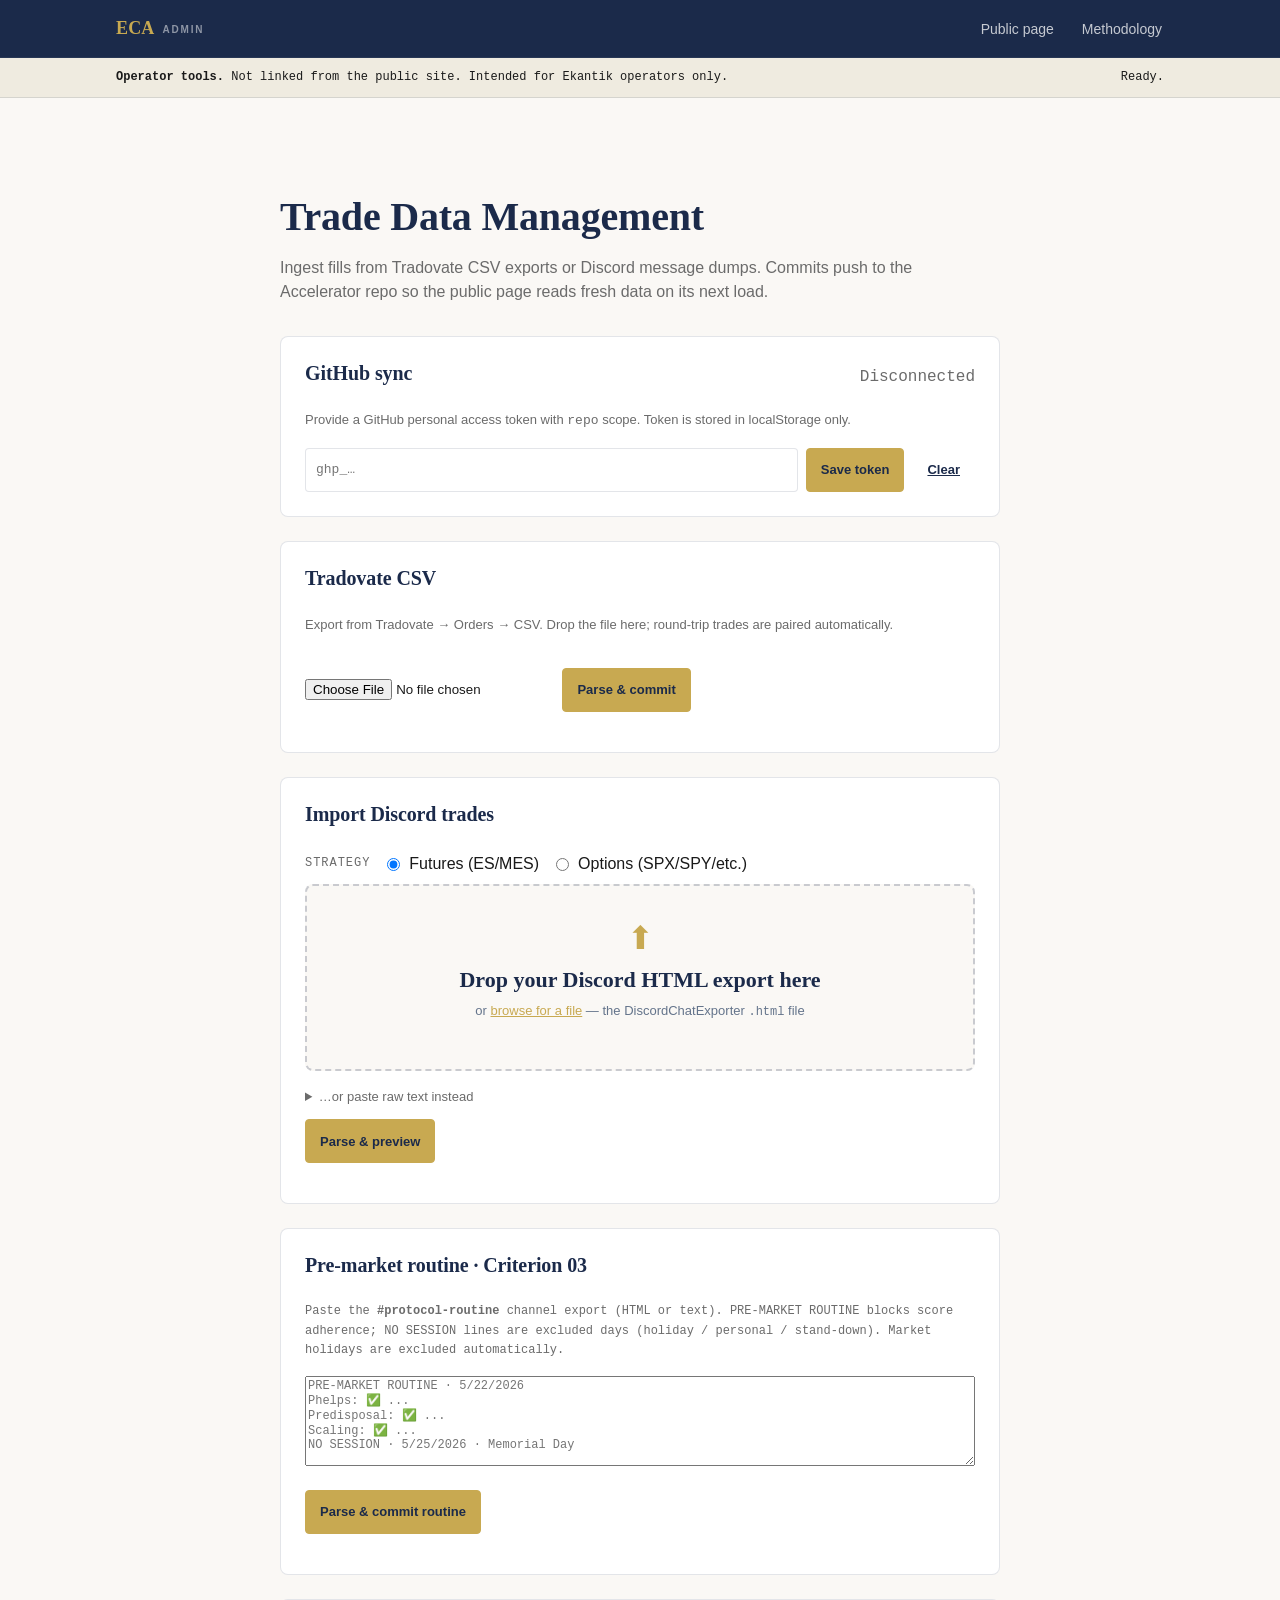
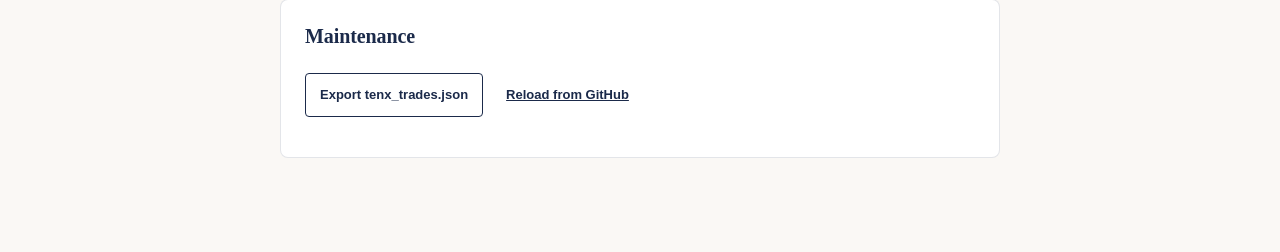
==== commit 6a1ee129: "Account for no-session days in Criterion 03: NO SESSION marker + holiday calendar Routine parser rec" ====
--- a/admin.html
+++ b/admin.html
@@ -102,6 +102,15 @@
                 </div>
             </div>
 
+            <!-- Pre-market routine (Criterion 03) -->
+            <div class="card mt-3">
+                <div class="card__header"><h3>Pre-market routine &middot; Criterion 03</h3></div>
+                <p class="mono" style="font-size:12px;color:var(--muted)">Paste the <strong>#protocol-routine</strong> channel export (HTML or text). PRE-MARKET ROUTINE blocks score adherence; NO SESSION lines are excluded days (holiday / personal / stand-down). Market holidays are excluded automatically.</p>
+                <textarea id="routine-input" rows="6" style="width:100%;box-sizing:border-box;font-family:monospace;font-size:12px" placeholder="PRE-MARKET ROUTINE &middot; 5/22/2026&#10;Phelps: ✅ ...&#10;Predisposal: ✅ ...&#10;Scaling: ✅ ...&#10;NO SESSION &middot; 5/25/2026 &middot; Memorial Day"></textarea>
+                <button class="btn btn--primary btn--sm mt-2" type="button" id="routine-commit">Parse &amp; commit routine</button>
+                <div id="routine-result" class="mt-2 mono" style="font-size:13px"></div>
+            </div>
+
             <!-- Export / clear -->
             <div class="card mt-3">
                 <div class="card__header"><h3>Maintenance</h3></div>
@@ -390,6 +399,31 @@
                 $('maint-result').textContent = `GitHub has ${data.length} trades.`;
             } catch (e) { $('maint-result').textContent = 'Error: ' + e.message; }
         });
+
+        // Pre-market routine → daily-routine.json (upsert by date).
+        $('routine-commit').addEventListener('click', async () => {
+            const res = $('routine-result');
+            try {
+                const text = ($('routine-input').value || '').trim();
+                if (!text) { res.textContent = 'Paste a routine export first.'; return; }
+                const parsed = parseRoutineText(text);
+                if (!parsed.length) { res.textContent = 'No PRE-MARKET ROUTINE blocks or NO SESSION markers found.'; return; }
+                let existing = [];
+                try { existing = await DB._read('daily-routine'); } catch (e) { existing = []; }
+                if (!Array.isArray(existing)) existing = [];
+                const byDate = {};
+                existing.forEach(r => { if (r && r.date) byDate[r.date] = r; });
+                parsed.forEach(r => { byDate[r.date] = r; });          // upsert: re-posting a date overwrites
+                const merged = Object.values(byDate).sort((a, b) => (a.date < b.date ? -1 : 1));
+                await DB._write('daily-routine', merged,
+                    `Routine: +${parsed.length} day(s) [${new Date().toISOString().slice(0, 10)}]`);
+                const comp = parsed.filter(r => r.complete).length;
+                const exc  = parsed.filter(r => r.excluded).length;
+                const miss = parsed.length - comp - exc;
+                res.textContent = `Committed ${parsed.length} day(s): ${comp} complete, ${miss} incomplete, ${exc} excluded. Total on file: ${merged.length}.`;
+                $('routine-input').value = '';
+            } catch (e) { res.textContent = 'Error: ' + e.message; }
+        });
     })();
     </script>
 </body>
--- a/css/components.css
+++ b/css/components.css
@@ -4668,3 +4668,145 @@
     border-radius: 0 4px 4px 0; padding: 10px 16px; margin-bottom: 12px;
     font-family: var(--font-sans); font-size: 13px; color: var(--pass); font-weight: 600;
 }
+
+/* =====================================================
+   Operator Falsifiability (Section 05 two-gate + 05.1 widget)
+   ===================================================== */
+.gates-status { display: grid; grid-template-columns: 1fr 1fr; gap: var(--s-3); margin: var(--s-4) 0; }
+@media (max-width:760px){ .gates-status { grid-template-columns: 1fr; } }
+.gates-status__gate { background: var(--white); border: 1px solid var(--border); border-top: 3px solid var(--gold); border-radius: 0 0 4px 4px; padding: var(--s-3); }
+.gates-status__label { display:block; font-family: var(--font-sans); font-size: 11px; font-weight:700; letter-spacing:.14em; text-transform:uppercase; color: var(--gold); margin-bottom: 6px; }
+.gates-status__value { display:block; font-family: var(--font-serif); font-size: 28px; font-weight:600; color: var(--pass); line-height:1; margin-bottom: 6px; }
+.gates-status__value--fired { color: var(--fail); }
+.gates-status__detail { font-family: var(--font-mono); font-size: 13px; color: var(--slate); }
+.gates-status__detail strong { color: var(--navy); }
+
+.interp-rule { background: var(--navy); color: var(--ivory); border-left: 4px solid var(--gold); border-radius: 0 4px 4px 0; padding: var(--s-4); margin: var(--s-4) 0; }
+.interp-rule__tag { display:inline-block; font-family: var(--font-sans); font-size: 11px; font-weight:700; letter-spacing:.14em; text-transform:uppercase; color: var(--gold); margin-bottom: var(--s-2); }
+.interp-rule__body { font-family: var(--font-serif); font-style: italic; font-size: clamp(18px,2.2vw,24px); line-height:1.45; color: var(--ivory); margin:0 0 var(--s-2); }
+.interp-rule__body strong { color: var(--gold); font-style: normal; font-weight:600; }
+.interp-rule__body em { color: var(--gold); }
+.interp-rule__note { font-family: var(--font-sans); font-size: 13px; color: rgba(250,248,245,0.65); margin:0; }
+
+.criteria-grid { display: grid; grid-template-columns: repeat(3,1fr); gap: var(--s-3); }
+@media (max-width:880px){ .criteria-grid { grid-template-columns: 1fr; } }
+.criterion-card { background: var(--white); border: 1px solid var(--border); border-radius: 4px; padding: var(--s-3); position: relative; }
+.criterion-card__num { font-family: var(--font-serif); font-weight:600; font-size: 36px; color: var(--gold); line-height:1; }
+.criterion-card__title { font-family: var(--font-serif); font-weight:600; font-size: 22px; color: var(--navy); margin: 4px 0 var(--s-2); line-height:1.15; }
+.criterion-card__body { font-family: var(--font-sans); font-size: 13.5px; line-height:1.55; color: var(--slate); margin:0 0 var(--s-2); }
+.criterion-card__body strong { color: var(--navy); }
+.criterion-card__metric { display:flex; justify-content:space-between; align-items:baseline; gap: var(--s-2); padding: 6px 0; border-top: 1px solid var(--border); font-family: var(--font-sans); font-size: 12px; color: var(--slate); }
+.criterion-card__metric strong { font-family: var(--font-mono); font-size: 16px; color: var(--navy); }
+.criterion-card__threshold { font-family: var(--font-sans); font-size: 11.5px; font-style: italic; color: var(--gold); margin: var(--s-2) 0 0; }
+
+.tier-grid { display: grid; grid-template-columns: repeat(3,1fr); gap: var(--s-3); }
+@media (max-width:880px){ .tier-grid { grid-template-columns: 1fr; } }
+.tier-card { border: 1px solid var(--border); border-radius: 4px; padding: var(--s-3); background: var(--white); border-left: 4px solid var(--slate); }
+.tier-card--t1 { border-left-color: var(--gold); }
+.tier-card--t2 { border-left-color: #D9943B; }
+.tier-card--t3 { border-left-color: var(--fail); }
+.tier-card__badge { display:inline-block; font-family: var(--font-sans); font-size: 11px; font-weight:700; letter-spacing:.1em; text-transform:uppercase; color: var(--navy); margin-bottom: var(--s-2); }
+.tier-card__trigger { font-family: var(--font-sans); font-size: 13px; font-weight:600; color: var(--navy); margin:0 0 var(--s-1); }
+.tier-card__response { font-family: var(--font-sans); font-size: 13px; line-height:1.55; color: var(--slate); margin:0; }
+.tier-note { font-family: var(--font-sans); font-size: 12.5px; color: var(--slate); line-height:1.6; margin: var(--s-3) 0 0; max-width: 80ch; }
+
+/* Stand-down state widget */
+.standdown-section { }
+.standdown-lede { font-family: var(--font-sans); font-size: 15px; line-height:1.6; color: var(--slate); max-width: 76ch; margin: var(--s-2) 0 var(--s-4); }
+.standdown-widget { background: var(--navy-darker); color: var(--ivory); border: 1px solid var(--line-dim); border-radius: 6px; padding: var(--s-4); max-width: 620px; }
+.standdown-widget__head { display:flex; justify-content:space-between; align-items:center; gap: var(--s-2); padding-bottom: var(--s-3); border-bottom: 1px solid var(--line-faint); margin-bottom: var(--s-3); flex-wrap: wrap; }
+.standdown-widget__title { font-family: var(--font-sans); font-size: 12px; font-weight:700; letter-spacing:.16em; text-transform:uppercase; color: var(--gold); }
+.standdown-widget__tier { font-family: var(--font-serif); font-size: 20px; font-weight:600; color: var(--pass); }
+.standdown-widget__tier--t1 { color: var(--gold); }
+.standdown-widget__tier--t2 { color: #E0A95C; }
+.standdown-widget__tier--t3 { color: var(--negative); }
+.standdown-widget__row { display:flex; justify-content:space-between; gap: var(--s-2); padding: 8px 0; font-family: var(--font-sans); font-size: 14px; color: rgba(250,248,245,0.7); }
+.standdown-widget__row strong { font-family: var(--font-mono); color: var(--ivory); font-weight:500; }
+.standdown-widget__resumption { margin-top: var(--s-3); padding-top: var(--s-3); border-top: 1px solid var(--line-faint); }
+.standdown-widget__resumption-label { font-family: var(--font-sans); font-size: 11px; font-weight:700; letter-spacing:.14em; text-transform:uppercase; color: var(--gold); margin:0 0 var(--s-1); }
+
+/* Never Lose Money block (Section 01.1) */
+.nlm-rule { font-family: var(--font-serif); font-style: italic; font-size: clamp(18px,2.2vw,24px); line-height: 1.4; color: var(--navy); margin: 0 0 var(--s-3); }
+.nlm-attr { font-size: 13px; font-style: normal; color: var(--gold); font-family: var(--font-sans); letter-spacing: 0.06em; }
+.nlm-table { width: auto; min-width: 320px; border-collapse: collapse; margin: var(--s-3) 0; font-family: var(--font-sans); font-size: 14px; }
+.nlm-table th { background: var(--navy); color: var(--ivory); text-align: left; padding: 10px 18px; font-size: 11px; letter-spacing: 0.08em; text-transform: uppercase; }
+.nlm-table td { padding: 9px 18px; border-bottom: 1px solid var(--border); }
+.nlm-table tbody tr:last-child td { font-weight: 700; }
+.nlm-table td:first-child { color: var(--fail); }
+.nlm-table td:last-child { color: var(--navy); }
+.nlm-table .mono { font-family: var(--font-mono); }
+
+/* Never Lose Money — four principles grid (Section 01.1) */
+.nlm-principles { display: grid; grid-template-columns: 1fr 1fr; gap: var(--s-2); margin: var(--s-3) 0; }
+@media (max-width:760px){ .nlm-principles { grid-template-columns: 1fr; } }
+.nlm-principle { background: var(--white); border: 1px solid var(--border); border-left: 3px solid var(--gold); border-radius: 0 4px 4px 0; padding: var(--s-2) var(--s-3); }
+.nlm-principle__name { display:block; font-family: var(--font-serif); font-weight:600; font-size: 18px; color: var(--navy); margin-bottom: 4px; }
+.nlm-principle p { font-family: var(--font-sans); font-size: 13.5px; line-height:1.5; color: var(--slate); margin: 0 0 6px; }
+.nlm-principle__where { font-family: var(--font-mono); font-size: 11px; color: var(--gold); }
+
+/* ─── Doubles explainer — 10× is 3.3 doublings (Section A equity arc) ─── */
+.doubles-explainer { margin: 2.5rem 0 1rem; padding: 1.75rem; border: 1px solid var(--gold); border-radius: 12px; background: linear-gradient(180deg, rgba(200,169,81,.06), rgba(200,169,81,.02)); }
+.doubles-explainer__kicker { font-family: var(--font-mono); font-size: 11px; letter-spacing: .14em; text-transform: uppercase; color: var(--gold); margin: 0 0 .35rem; }
+.doubles-explainer__h { font-family: var(--font-serif); font-size: 1.9rem; line-height: 1.15; color: var(--navy); margin: 0 0 .6rem; }
+.doubles-explainer__lead { font-family: var(--font-sans); font-size: 14px; line-height: 1.6; color: var(--slate); max-width: 64ch; margin: 0 0 1.5rem; }
+.doubles-ladder { list-style: none; display: flex; gap: .75rem; align-items: flex-end; padding: 0; margin: 0 0 1.25rem; }
+.doubles-step { flex: 1; display: flex; flex-direction: column; align-items: center; justify-content: flex-end; gap: .4rem; background: #fff; border: 1px solid #E5E0D0; border-radius: 10px; padding: .85rem .5rem; text-align: center; }
+.doubles-step--1 { min-height: 78px; }
+.doubles-step--2 { min-height: 100px; }
+.doubles-step--3 { min-height: 124px; }
+.doubles-step--target { min-height: 148px; border-color: var(--gold); background: linear-gradient(180deg, rgba(200,169,81,.16), rgba(200,169,81,.04)); box-shadow: 0 4px 18px rgba(200,169,81,.18); }
+.doubles-step__x { font-family: var(--font-serif); font-size: 1.85rem; font-weight: 600; color: var(--navy); line-height: 1; }
+.doubles-step--target .doubles-step__x { color: var(--gold); }
+.doubles-step__amt { font-family: var(--font-mono); font-size: 13px; color: var(--navy-deep); }
+.doubles-step__n { font-family: var(--font-sans); font-size: 11px; color: var(--slate); text-transform: uppercase; letter-spacing: .06em; }
+.doubles-explainer__foot { font-family: var(--font-sans); font-size: 12.5px; line-height: 1.55; color: var(--slate); max-width: 64ch; margin: 0; }
+@media (max-width: 640px) { .doubles-ladder { flex-wrap: wrap; } .doubles-step { flex: 1 1 40%; } }
+
+/* ─── Doctrine alignment (ACC-DOCTRINE-ALIGN-V1) ─── */
+.hero-doctrine-link { font-family: var(--font-sans); font-size: 13px; margin-top: 14px; opacity: .82; }
+.hero-doctrine-link a { color: var(--gold); text-decoration: none; border-bottom: 1px solid rgba(200,169,81,.4); }
+.hero-doctrine-link a:hover { border-bottom-color: var(--gold); }
+
+.hero-bridge { background: var(--navy-deep); padding: 18px 0; border-bottom: 1px solid rgba(200,169,81,.18); }
+.hero-bridge__text { font-family: var(--font-sans); font-style: italic; font-size: 14px; line-height: 1.6; color: var(--slate-light); margin: 0; }
+.hero-bridge__text a { color: var(--gold); text-decoration: none; border-bottom: 1px solid rgba(200,169,81,.4); font-style: normal; }
+.hero-bridge__text a:hover { border-bottom-color: var(--gold); }
+
+.doctrine-anchor { font-family: var(--font-sans); font-size: 14px; line-height: 1.6; color: var(--slate); background: rgba(200,169,81,.06); border-left: 3px solid var(--gold); padding: 12px 16px; margin: 0 0 16px; border-radius: 0 6px 6px 0; }
+.doctrine-anchor a { color: var(--navy); font-weight: 600; text-decoration: none; border-bottom: 1px solid rgba(27,42,74,.3); }
+.doctrine-anchor a:hover { border-bottom-color: var(--navy); }
+
+.traj-doublings { font-weight: 600; color: var(--navy); white-space: nowrap; }
+
+.doctrine-echo { text-align: center; }
+.doctrine-echo__quote { font-family: var(--font-serif); font-size: clamp(1.6rem, 3vw, 2.3rem); font-weight: 600; font-style: italic; color: var(--navy); line-height: 1.2; margin: .4rem auto 1rem; max-width: 24ch; border: 0; }
+.doctrine-echo__body { font-family: var(--font-sans); font-size: 15px; line-height: 1.65; color: var(--slate); max-width: 60ch; margin: 0 auto 1.25rem; }
+.doctrine-echo__links { font-family: var(--font-sans); font-size: 14px; margin: 0; }
+.doctrine-echo__links a { color: var(--gold); font-weight: 600; text-decoration: none; border-bottom: 1px solid rgba(200,169,81,.4); }
+.doctrine-echo__links a:hover { border-bottom-color: var(--gold); }
+
+/* ─── Live-follow invite + Discord delay caveat ─── */
+.ladder-live-note { font-family: var(--font-sans); font-size: 13.5px; line-height: 1.6; color: var(--slate); margin: 14px 0 0; padding: 12px 16px; background: rgba(200,169,81,.06); border-left: 3px solid var(--gold); border-radius: 0 6px 6px 0; }
+.ladder-live-note a { color: var(--navy); font-weight: 600; text-decoration: none; border-bottom: 1px solid rgba(27,42,74,.3); }
+.ladder-live-note a:hover { border-bottom-color: var(--navy); }
+.participation-card__caveat { font-size: 13px; opacity: .85; }
+
+/* ─── Dashboard Discord CTAs (experiment.html) ─── */
+.dash-head__cta { display: flex; flex-wrap: wrap; align-items: center; gap: 14px; margin-top: 18px; }
+.dash-head__cta-note { font-family: var(--font-sans); font-size: 12.5px; line-height: 1.5; color: var(--slate); max-width: 52ch; }
+.dash-follow { text-align: center; background: var(--navy-deep); }
+.dash-follow__h { font-family: var(--font-serif); font-size: clamp(1.5rem, 3vw, 2.1rem); color: var(--ivory); margin: 0 0 .5rem; }
+.dash-follow__sub { font-family: var(--font-sans); font-size: 14.5px; line-height: 1.6; color: var(--slate-light); max-width: 56ch; margin: 0 auto 1.5rem; }
+
+/* ─── Trade-log Note column (dashboard) ─── */
+.trade-note { font-family: var(--font-sans); font-size: 12px; line-height: 1.45; color: var(--slate); max-width: 280px; }
+.trade-tag { display: inline-block; font-family: var(--font-mono); font-size: 10.5px; font-weight: 600; letter-spacing: .03em; color: var(--navy); background: rgba(200,169,81,.18); border: 1px solid rgba(200,169,81,.5); border-radius: 4px; padding: 1px 5px; }
+.trade-tag--breach { color: #fff; background: var(--fail); border-color: var(--fail); }
+
+/* ─── Criterion card auto/manual tracking badge (§05) ─── */
+.criterion-card__track { display: inline-block; font-family: var(--font-mono); font-size: 10.5px; font-weight: 600; letter-spacing: .04em; text-transform: uppercase; border-radius: 4px; padding: 2px 7px; margin: 0 0 10px; }
+.criterion-card__track--auto { color: var(--pass); background: rgba(45,80,22,.1); border: 1px solid rgba(45,80,22,.35); }
+.criterion-card__track--manual { color: var(--slate); background: rgba(100,116,139,.1); border: 1px solid rgba(100,116,139,.3); }
+
+/* ─── Size-neutral note on the Edge Gate strip ─── */
+.gates-status__note { font-size: 10px; opacity: .7; font-style: italic; }
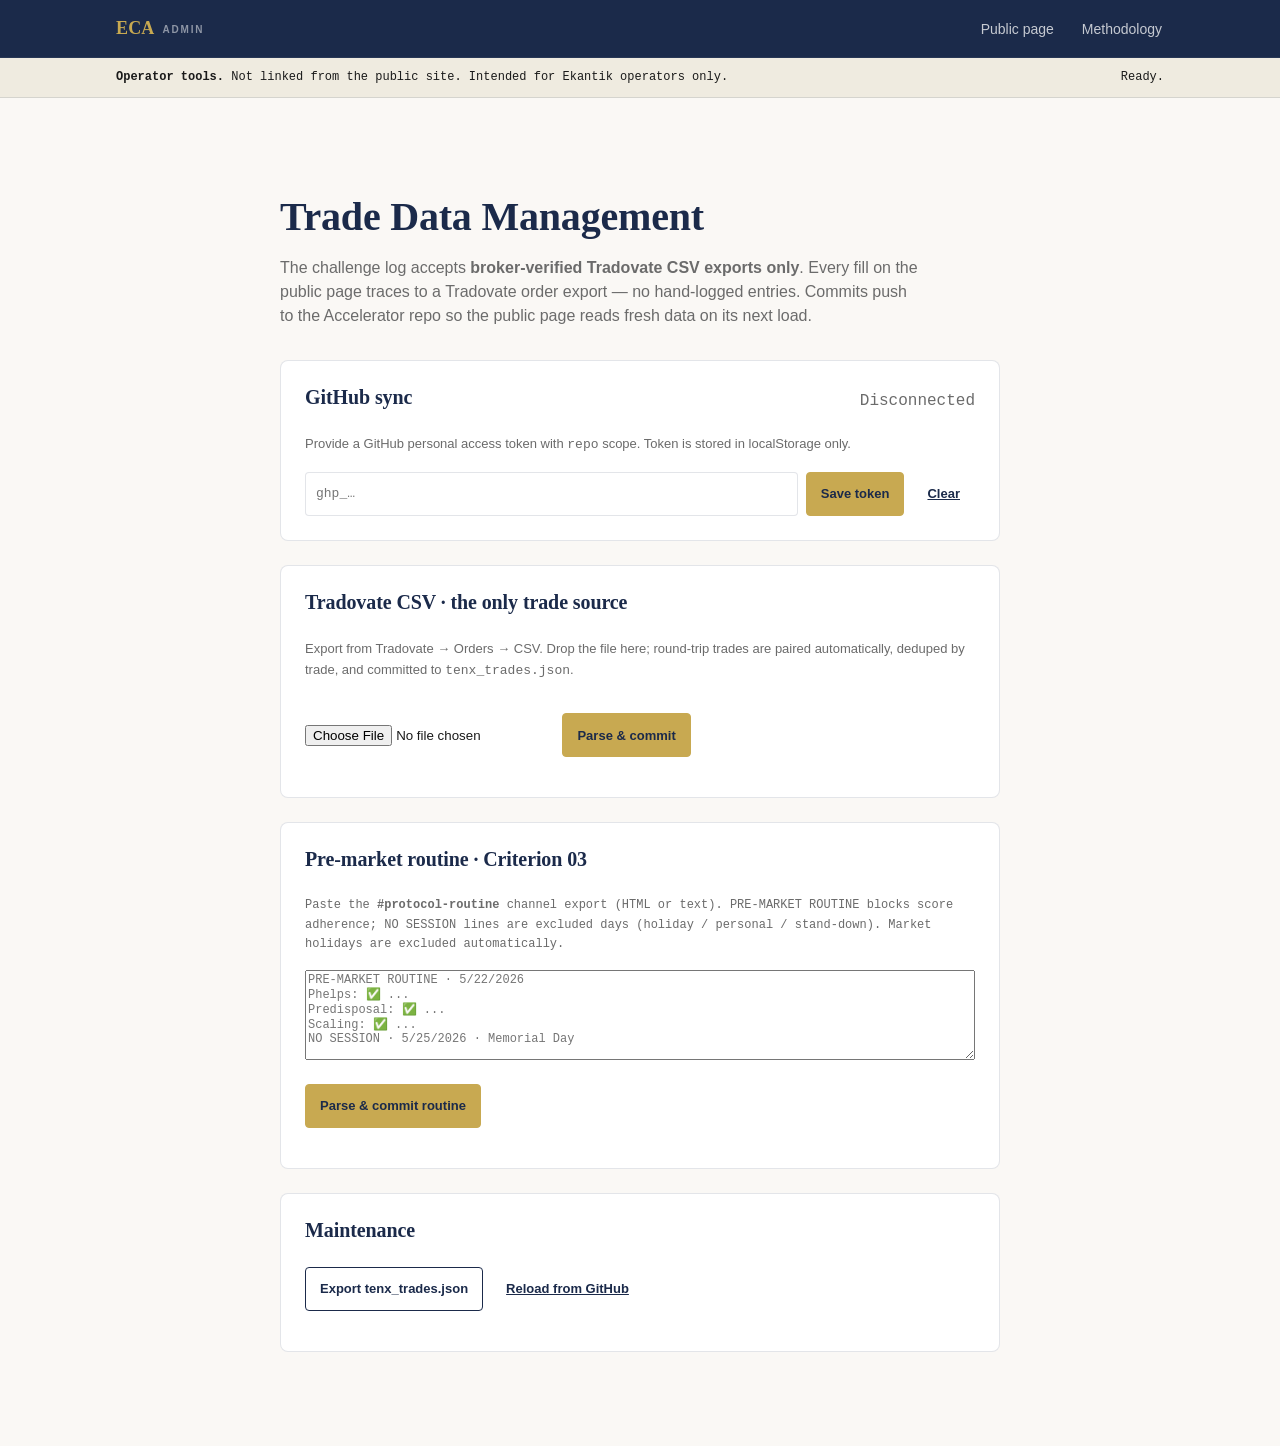
==== commit 3e7bfba4: "Reframe experiment -> challenge (edge proven, discipline is the variable); admin: Tradovate CSV only" ====
--- a/admin.html
+++ b/admin.html
@@ -34,7 +34,7 @@
     <section class="section section--cream">
         <div class="section__inner">
             <h2>Trade Data Management</h2>
-            <p class="subhead">Ingest fills from Tradovate CSV exports or Discord message dumps. Commits push to the Accelerator repo so the public page reads fresh data on its next load.</p>
+            <p class="subhead">The challenge log accepts <strong>broker-verified Tradovate CSV exports only</strong>. Every fill on the public page traces to a Tradovate order export — no hand-logged entries. Commits push to the Accelerator repo so the public page reads fresh data on its next load.</p>
 
             <!-- GitHub auth -->
             <div class="card mt-3">
@@ -47,57 +47,25 @@
                 </div>
             </div>
 
-            <!-- Tradovate CSV upload -->
-            <div class="card mt-3">
-                <div class="card__header"><h3>Tradovate CSV</h3></div>
-                <p class="muted" style="font-size:13px">Export from Tradovate → Orders → CSV. Drop the file here; round-trip trades are paired automatically.</p>
+            <!-- Tradovate CSV upload — the ONLY trade-ingestion path -->
+            <div class="card mt-3">
+                <div class="card__header"><h3>Tradovate CSV &middot; the only trade source</h3></div>
+                <p class="muted" style="font-size:13px">Export from Tradovate &rarr; Orders &rarr; CSV. Drop the file here; round-trip trades are paired automatically, deduped by trade, and committed to <code>tenx_trades.json</code>.</p>
                 <input type="file" id="csv-file" accept=".csv">
-                <button class="btn btn--primary btn--sm mt-2" type="button" id="csv-upload">Parse & commit</button>
+                <button class="btn btn--primary btn--sm mt-2" type="button" id="csv-upload">Parse &amp; commit</button>
                 <div id="csv-result" class="mt-2 mono" style="font-size:13px"></div>
-            </div>
-
-            <!-- Discord import -->
-            <div class="card mt-3">
-                <div class="card__header"><h3>Import Discord trades</h3></div>
-                <div style="display:flex;gap:12px;flex-wrap:wrap;align-items:center;margin-bottom:8px">
-                    <span class="mono" style="font-size:12px;color:var(--muted);letter-spacing:.08em;text-transform:uppercase">Strategy</span>
-                    <label style="display:inline-flex;gap:6px;align-items:center;cursor:pointer"><input type="radio" name="strategy" value="futures" checked> Futures (ES/MES)</label>
-                    <label style="display:inline-flex;gap:6px;align-items:center;cursor:pointer"><input type="radio" name="strategy" value="options"> Options (SPX/SPY/etc.)</label>
-                </div>
-
-                <!-- Drag-and-drop zone -->
-                <div id="drop-zone" class="drop-zone">
-                    <input type="file" id="discord-html-file" accept=".html,.htm" class="drop-zone__input">
-                    <div class="drop-zone__inner">
-                        <div class="drop-zone__icon">⬆</div>
-                        <p class="drop-zone__title">Drop your Discord HTML export here</p>
-                        <p class="drop-zone__sub">or <span class="drop-zone__browse">browse for a file</span> &mdash; the DiscordChatExporter <code>.html</code> file</p>
-                        <p class="drop-zone__file mono" id="drop-zone-file"></p>
-                    </div>
-                </div>
-
-                <details class="mt-2" style="font-size:13px">
-                    <summary style="cursor:pointer;color:var(--muted)">…or paste raw text instead</summary>
-                    <p class="muted" style="font-size:13px;margin-top:8px"><span class="strategy-hint strategy-hint--futures">Paste Discord <code>#alerts</code> messages (<code>F##: s 6940</code> / <code>F##: +12.5</code>) or a Discord JSON export. Points-based.</span><span class="strategy-hint strategy-hint--options hide">Paste Discord <code>#options</code> alerts in the multi-line <code>ID: n / Ticker / Type / Strike / Expiry / Entry / Stop price / Default: -N points / ID n: +$$$</code> format. Dollar-based P&amp;L.</span></p>
-                    <textarea id="discord-text" rows="6" style="width:100%;font-family:var(--font-mono);font-size:12px;padding:8px;border:1px solid var(--divider);border-radius:var(--radius-sm);background:var(--white)" placeholder="Paste Discord text here…"></textarea>
-                </details>
-
-                <div style="display:flex;gap:8px;flex-wrap:wrap;margin-top:12px">
-                    <button class="btn btn--primary btn--sm" type="button" id="discord-preview">Parse &amp; preview</button>
-                    <button class="btn btn--primary btn--sm hide" type="button" id="discord-commit">Commit <span id="commit-count"></span> trades</button>
-                    <button class="btn btn--tertiary btn--sm hide" type="button" id="discord-cancel">Cancel</button>
-                </div>
-                <div id="discord-result" class="mt-2 mono" style="font-size:13px"></div>
-
-                <!-- Preview table (hidden until parse) -->
-                <div id="preview-wrap" class="hide mt-3">
+                <div id="csv-preview" class="mt-3 hide">
                     <p class="mono" style="font-size:12px;color:var(--muted);letter-spacing:.06em;text-transform:uppercase">Preview &middot; review before committing</p>
-                    <div id="preview-warnings"></div>
+                    <div id="csv-warnings"></div>
                     <div class="data-table__wrap data-table__wrap--scroll" style="max-height:340px">
                         <table class="data-table" style="font-size:12px">
-                            <thead><tr><th>ID</th><th>Entry</th><th>Dir</th><th class="num">Entry px</th><th class="num">Pts</th><th class="num">$ P&amp;L</th><th>Size</th></tr></thead>
-                            <tbody id="preview-body"></tbody>
+                            <thead><tr><th>Entry</th><th>Exit</th><th>Dir</th><th class="num">Entry px</th><th class="num">Exit px</th><th class="num">Pts</th><th class="num">$ P&amp;L</th></tr></thead>
+                            <tbody id="csv-preview-body"></tbody>
                         </table>
+                    </div>
+                    <div style="display:flex;gap:8px;flex-wrap:wrap;margin-top:12px">
+                        <button class="btn btn--primary btn--sm" type="button" id="csv-commit">Commit <span id="csv-commit-count"></span> trades</button>
+                        <button class="btn btn--tertiary btn--sm" type="button" id="csv-cancel">Cancel</button>
                     </div>
                 </div>
             </div>
@@ -111,7 +79,7 @@
                 <div id="routine-result" class="mt-2 mono" style="font-size:13px"></div>
             </div>
 
-            <!-- Export / clear -->
+            <!-- Export / reload -->
             <div class="card mt-3">
                 <div class="card__header"><h3>Maintenance</h3></div>
                 <div style="display:flex;gap:8px;flex-wrap:wrap">
@@ -155,229 +123,90 @@
             localStorage.removeItem('gh-token'); updateGHIndicator(); status('Token cleared.');
         });
 
+        // ── Tradovate CSV: parse → preview → commit (the only trade-ingestion path) ──
+        let parsedCsvTrades = null;
+
+        function resetCsvPreview() {
+            parsedCsvTrades = null;
+            $('csv-preview').classList.add('hide');
+        }
+
+        // Flag rows where pts × $50/pt doesn't match $ P&L (parser/export anomaly).
+        function auditCsvRows(trades) {
+            const warns = [];
+            trades.forEach((t, i) => {
+                const id = `Row ${i + 1}`;
+                if (t.pointsPL != null && Math.abs(t.pointsPL) > 500)
+                    warns.push(`${id}: ${t.pointsPL} points looks like a price, not a P&L.`);
+            });
+            return warns;
+        }
+
+        function renderCsvPreview(trades) {
+            $('csv-preview-body').innerHTML = trades.map(t => {
+                const pl = t.dollarPL;
+                const pts = t.pointsPL;
+                return `<tr>
+                    <td class="mono" style="font-size:11px">${t.entryTime||'—'}</td>
+                    <td class="mono" style="font-size:11px">${t.exitTime||'—'}</td>
+                    <td>${t.direction||'—'}</td>
+                    <td class="num mono">${t.entryPrice!=null?t.entryPrice:'—'}</td>
+                    <td class="num mono">${t.exitPrice!=null?t.exitPrice:'—'}</td>
+                    <td class="num mono">${pts!=null?(pts>0?'+':'')+pts:'—'}</td>
+                    <td class="num mono" style="color:${pl>=0?'var(--pass)':'var(--fail)'}">${pl>=0?'+$':'−$'}${Math.abs(pl)}</td>
+                </tr>`;
+            }).join('');
+            const warns = auditCsvRows(trades);
+            $('csv-warnings').innerHTML = warns.length
+                ? `<div class="preview-warn">⚠ ${warns.length} row${warns.length>1?'s':''} flagged:<ul>${warns.map(w=>`<li>${w}</li>`).join('')}</ul></div>`
+                : `<div class="preview-ok">✓ No anomalies detected.</div>`;
+            $('csv-preview').classList.remove('hide');
+        }
+
         $('csv-upload').addEventListener('click', async () => {
+            resetCsvPreview();
             const file = $('csv-file').files[0];
-            if (!file) { $('csv-result').textContent = 'Choose a CSV first.'; return; }
+            if (!file) { $('csv-result').textContent = 'Choose a Tradovate CSV first.'; $('csv-result').style.color = 'var(--fail)'; return; }
             try {
                 const text = await file.text();
                 const trades = parseTradovateCSV(text);
-                $('csv-result').textContent = `Parsed ${trades.length} round-trip trades. Committing…`;
-                const batchId = 'tenx-' + Date.now();
-                await DB.saveTrades('tenx_trades', trades, batchId);
-                $('csv-result').textContent = `Committed ${trades.length} trades as batch ${batchId}.`;
-                $('csv-result').style.color = 'var(--pass)';
+                if (!trades || trades.length === 0) {
+                    $('csv-result').textContent = 'No round-trip trades detected. Check this is a Tradovate Orders CSV export.';
+                    $('csv-result').style.color = 'var(--fail)';
+                    return;
+                }
+                parsedCsvTrades = trades;
+                renderCsvPreview(trades);
+                $('csv-commit-count').textContent = trades.length;
+                $('csv-result').textContent = `Parsed ${trades.length} round-trip trades. Review the preview, then commit.`;
+                $('csv-result').style.color = 'var(--navy)';
             } catch (e) {
                 $('csv-result').textContent = 'Error: ' + e.message;
                 $('csv-result').style.color = 'var(--fail)';
             }
         });
 
-        // Strategy radio → toggle inline hint
-        function currentStrategy() {
-            const sel = document.querySelector('input[name="strategy"]:checked');
-            return sel ? sel.value : 'futures';
-        }
-        function updateStrategyHint() {
-            const s = currentStrategy();
-            document.querySelectorAll('.strategy-hint').forEach(el => el.classList.add('hide'));
-            const show = document.querySelector(`.strategy-hint--${s}`);
-            if (show) show.classList.remove('hide');
-        }
-        document.querySelectorAll('input[name="strategy"]').forEach(r => r.addEventListener('change', updateStrategyHint));
-        updateStrategyHint();
-
-        // Commit options trades directly (snake_case from parser), bypassing
-        // DB.saveTrades' futures-specific mapper. Uses the same read-merge-write
-        // retry loop: each attempt re-reads to avoid clobbering concurrent commits.
-        async function commitOptionsTrades(tableName, newTrades, batchId) {
-            const keyOf = r => `${r.trade_num || ''}|${r.entry_time || ''}|${r.dollar_pl || 0}`;
-            const isShaConflict = (e) =>
-                e.status === 409 || e.status === 422 ||
-                (e.message && /does not match|sha|conflict/i.test(e.message));
-
-            // Read via the Contents API (strong consistency) instead of raw.github
-            // (which has ~5-minute CDN cache and was making back-to-back commits
-            // overwrite each other because each saw a stale 'existing' array).
-            async function readContentsFresh(table) {
-                const token = localStorage.getItem('gh-token') || '';
-                const apiUrl = `https://api.github.com/repos/${DB.OWNER}/${DB.REPO}/contents/data/${table}.json?ref=${DB.BRANCH}&_=${Date.now()}`;
-                const res = await fetch(apiUrl, {
-                    headers: token ? { Authorization: `token ${token}`, Accept: 'application/vnd.github.v3+json' }
-                                   : { Accept: 'application/vnd.github.v3+json' },
-                    cache: 'no-store'
-                });
-                if (res.status === 404) return [];
-                if (!res.ok) throw new Error(`Contents fetch failed: ${res.status}`);
-                const json = await res.json();
-                const text = decodeURIComponent(escape(atob(json.content.replace(/\n/g, ''))));
-                const data = JSON.parse(text);
-                return Array.isArray(data) ? data : [];
-            }
-
-            for (let i = 0; i < 4; i++) {
-                const existing = await readContentsFresh(tableName);
-                const have = new Set(existing.map(keyOf));
-                const deduped = newTrades
-                    .filter(t => !have.has(keyOf(t)))
-                    .map(t => Object.assign({}, t, { upload_batch: batchId }));
-                if (deduped.length === 0) return 0;
-
-                try {
-                    await DB._write(tableName, [...existing, ...deduped],
-                        `Options: +${deduped.length} trades [${batchId}]`);
-                    return deduped.length;
-                } catch (e) {
-                    if (isShaConflict(e) && i < 3) {
-                        console.warn(`[admin] options commit retry ${i + 1}/4:`, e.message);
-                        await new Promise(r => setTimeout(r, 250 * (i + 1)));
-                        continue;
-                    }
-                    throw e;
-                }
-            }
-            return 0;
-        }
-
-        function readFileAsText(file) {
-            return new Promise((res, rej) => {
-                const r = new FileReader();
-                r.onload = e => res(e.target.result);
-                r.onerror = rej;
-                r.readAsText(file);
-            });
-        }
-
-        // ── Drag-and-drop zone wiring ──
-        const dropZone = $('drop-zone');
-        const fileInput = $('discord-html-file');
-        function showFileName() {
-            const f = fileInput.files[0];
-            $('drop-zone-file').textContent = f ? ('✓ ' + f.name) : '';
-        }
-        fileInput.addEventListener('change', showFileName);
-        ['dragenter','dragover'].forEach(ev => dropZone.addEventListener(ev, e => {
-            e.preventDefault(); e.stopPropagation(); dropZone.classList.add('drop-zone--over');
-        }));
-        ['dragleave','drop'].forEach(ev => dropZone.addEventListener(ev, e => {
-            e.preventDefault(); e.stopPropagation(); dropZone.classList.remove('drop-zone--over');
-        }));
-        dropZone.addEventListener('drop', e => {
-            const f = e.dataTransfer.files[0];
-            if (f) { fileInput.files = e.dataTransfer.files; showFileName(); }
-        });
-
-        // ── Parse → preview → commit flow ──
-        let parsedTrades = null;          // holds the parsed-but-not-committed set
-        let parsedStrategy = 'futures';
-
-        function setResult(msg, color) {
-            $('discord-result').innerHTML = msg;
-            $('discord-result').style.color = color || 'var(--muted)';
-        }
-        function resetPreview() {
-            parsedTrades = null;
-            $('preview-wrap').classList.add('hide');
-            $('discord-commit').classList.add('hide');
-            $('discord-cancel').classList.add('hide');
-        }
-
-        // Flag rows that look suspicious so the operator can catch them
-        // BEFORE committing (price-as-points garbage, MES sizing mismatch).
-        function auditRows(trades, strategy) {
-            const warns = [];
-            trades.forEach(t => {
-                const pts = t.pointsPL != null ? t.pointsPL : t.points_pl;
-                const pl  = t.dollarPL != null ? t.dollarPL : t.dollar_pl;
-                const mes = t.mesCount != null ? t.mesCount : t.mes_count;
-                const id  = t.tradeNum || t.trade_num || '?';
-                if (pts != null && Math.abs(pts) > 500) warns.push(`${id}: ${pts} points looks like a price, not a P&L — likely garbage.`);
-                if (mes && pts && Math.abs(pl / pts - mes * 5) > 0.5) warns.push(`${id}: ${mes} MES but $${pl} implies $${(pl/pts).toFixed(0)}/pt (expected $${mes*5}). Sizing mismatch.`);
-            });
-            return warns;
-        }
-
-        function renderPreview(trades, strategy) {
-            const body = $('preview-body');
-            if (strategy === 'options') {
-                $('preview-wrap').querySelector('thead').innerHTML =
-                    '<tr><th>ID</th><th>Ticker</th><th>Type</th><th class="num">Strike</th><th class="num">$ P&amp;L</th></tr>';
-                body.innerHTML = trades.map(t => `<tr><td class="mono">${t.tradeNum||t.trade_num||'—'}</td><td>${t.ticker||'—'}</td><td>${t.optionType||t.option_type||'—'}</td><td class="num mono">${t.strike||'—'}</td><td class="num mono">${(t.dollarPL!=null?t.dollarPL:t.dollar_pl)}</td></tr>`).join('');
-            } else {
-                body.innerHTML = trades.map(t => {
-                    const pl = t.dollarPL != null ? t.dollarPL : t.dollar_pl;
-                    const pts = t.pointsPL != null ? t.pointsPL : t.points_pl;
-                    return `<tr><td class="mono">${t.tradeNum||t.trade_num||'—'}</td><td class="mono" style="font-size:11px">${t.datetime||t.entry_time||'—'}</td><td>${t.direction||'—'}</td><td class="num mono">${t.entryPrice!=null?t.entryPrice:(t.entry_price||'—')}</td><td class="num mono">${pts!=null?(pts>0?'+':'')+pts:'—'}</td><td class="num mono" style="color:${pl>=0?'var(--pass)':'var(--fail)'}">${pl>=0?'+$':'−$'}${Math.abs(pl)}</td><td>${t.positionSize||t.position_size||'full'}</td></tr>`;
-                }).join('');
-            }
-            const warns = auditRows(trades, strategy);
-            $('preview-warnings').innerHTML = warns.length
-                ? `<div class="preview-warn">⚠ ${warns.length} row${warns.length>1?'s':''} flagged:<ul>${warns.map(w=>`<li>${w}</li>`).join('')}</ul>Review carefully — fix the source export or cancel and correct manually.</div>`
-                : `<div class="preview-ok">✓ No anomalies detected.</div>`;
-            $('preview-wrap').classList.remove('hide');
-        }
-
-        $('discord-preview').addEventListener('click', async () => {
-            resetPreview();
-            const htmlFile = fileInput.files[0];
-            let text = $('discord-text').value.trim();
-            let inputIsHTML = false;
-            if (htmlFile) {
-                try { text = await readFileAsText(htmlFile); inputIsHTML = true; }
-                catch (e) { setResult('Error reading HTML file: ' + e.message, 'var(--fail)'); return; }
-            } else if (looksLikeDiscordHTML(text)) { inputIsHTML = true; }
-            if (!text) { setResult('Drop an HTML export or paste text first.', 'var(--fail)'); return; }
-
-            parsedStrategy = currentStrategy();
-            try {
-                let trades;
-                if (parsedStrategy === 'options') {
-                    trades = inputIsHTML ? parseDiscordOptionsHTML(text) : parseDiscordOptionsText(text);
-                } else if (inputIsHTML) {
-                    trades = parseDiscordTradeHTML(text);
-                } else {
-                    try { const j = JSON.parse(text); trades = Array.isArray(j) ? parseDiscordJSON(j) : parseDiscordTradeText(text); }
-                    catch (e) { trades = parseDiscordTradeText(text); }
-                }
-                if (!trades || trades.length === 0) {
-                    setResult('No trades detected. Check the file/format.', 'var(--fail)');
-                    return;
-                }
-                parsedTrades = trades;
-                renderPreview(trades, parsedStrategy);
-                $('commit-count').textContent = trades.length;
-                $('discord-commit').classList.remove('hide');
-                $('discord-cancel').classList.remove('hide');
-                setResult(`Parsed <strong>${trades.length}</strong> trades${inputIsHTML ? ' from HTML' : ''}. Review the preview below, then commit.`, 'var(--navy)');
+        $('csv-cancel').addEventListener('click', () => {
+            resetCsvPreview();
+            $('csv-result').textContent = 'Cancelled. Nothing committed.';
+            $('csv-result').style.color = 'var(--muted)';
+        });
+
+        $('csv-commit').addEventListener('click', async () => {
+            if (!parsedCsvTrades) return;
+            $('csv-commit').disabled = true;
+            try {
+                const batchId = 'tradovate-' + Date.now();
+                await DB.saveTrades('tenx_trades', parsedCsvTrades, batchId);
+                $('csv-result').textContent = `✓ Committed ${parsedCsvTrades.length} trades as batch ${batchId}.`;
+                $('csv-result').style.color = 'var(--pass)';
+                resetCsvPreview();
+                $('csv-file').value = '';
             } catch (e) {
-                setResult('Parse error: ' + e.message, 'var(--fail)');
-            }
-        });
-
-        $('discord-cancel').addEventListener('click', () => {
-            resetPreview();
-            setResult('Cancelled. Nothing committed.', 'var(--muted)');
-        });
-
-        $('discord-commit').addEventListener('click', async () => {
-            if (!parsedTrades) return;
-            $('discord-commit').disabled = true;
-            try {
-                if (parsedStrategy === 'options') {
-                    const batchId = 'opt-' + Date.now();
-                    const added = await commitOptionsTrades('options_trades', parsedTrades, batchId);
-                    setResult(`Committed ${added}/${parsedTrades.length} options trades as batch ${batchId} (dupes skipped).`, 'var(--pass)');
-                } else {
-                    const batchId = 'discord-' + Date.now();
-                    await DB.saveTrades('tenx_trades', parsedTrades, batchId);
-                    setResult(`✓ Committed ${parsedTrades.length} trades as batch ${batchId}.`, 'var(--pass)');
-                }
-                resetPreview();
-                fileInput.value = ''; showFileName();
-                $('discord-text').value = '';
-            } catch (e) {
-                setResult('Commit error: ' + e.message, 'var(--fail)');
+                $('csv-result').textContent = 'Commit error: ' + e.message;
+                $('csv-result').style.color = 'var(--fail)';
             } finally {
-                $('discord-commit').disabled = false;
+                $('csv-commit').disabled = false;
             }
         });
 
--- a/css/components.css
+++ b/css/components.css
@@ -4744,24 +4744,6 @@
 .nlm-principle p { font-family: var(--font-sans); font-size: 13.5px; line-height:1.5; color: var(--slate); margin: 0 0 6px; }
 .nlm-principle__where { font-family: var(--font-mono); font-size: 11px; color: var(--gold); }
 
-/* ─── Doubles explainer — 10× is 3.3 doublings (Section A equity arc) ─── */
-.doubles-explainer { margin: 2.5rem 0 1rem; padding: 1.75rem; border: 1px solid var(--gold); border-radius: 12px; background: linear-gradient(180deg, rgba(200,169,81,.06), rgba(200,169,81,.02)); }
-.doubles-explainer__kicker { font-family: var(--font-mono); font-size: 11px; letter-spacing: .14em; text-transform: uppercase; color: var(--gold); margin: 0 0 .35rem; }
-.doubles-explainer__h { font-family: var(--font-serif); font-size: 1.9rem; line-height: 1.15; color: var(--navy); margin: 0 0 .6rem; }
-.doubles-explainer__lead { font-family: var(--font-sans); font-size: 14px; line-height: 1.6; color: var(--slate); max-width: 64ch; margin: 0 0 1.5rem; }
-.doubles-ladder { list-style: none; display: flex; gap: .75rem; align-items: flex-end; padding: 0; margin: 0 0 1.25rem; }
-.doubles-step { flex: 1; display: flex; flex-direction: column; align-items: center; justify-content: flex-end; gap: .4rem; background: #fff; border: 1px solid #E5E0D0; border-radius: 10px; padding: .85rem .5rem; text-align: center; }
-.doubles-step--1 { min-height: 78px; }
-.doubles-step--2 { min-height: 100px; }
-.doubles-step--3 { min-height: 124px; }
-.doubles-step--target { min-height: 148px; border-color: var(--gold); background: linear-gradient(180deg, rgba(200,169,81,.16), rgba(200,169,81,.04)); box-shadow: 0 4px 18px rgba(200,169,81,.18); }
-.doubles-step__x { font-family: var(--font-serif); font-size: 1.85rem; font-weight: 600; color: var(--navy); line-height: 1; }
-.doubles-step--target .doubles-step__x { color: var(--gold); }
-.doubles-step__amt { font-family: var(--font-mono); font-size: 13px; color: var(--navy-deep); }
-.doubles-step__n { font-family: var(--font-sans); font-size: 11px; color: var(--slate); text-transform: uppercase; letter-spacing: .06em; }
-.doubles-explainer__foot { font-family: var(--font-sans); font-size: 12.5px; line-height: 1.55; color: var(--slate); max-width: 64ch; margin: 0; }
-@media (max-width: 640px) { .doubles-ladder { flex-wrap: wrap; } .doubles-step { flex: 1 1 40%; } }
-
 /* ─── Doctrine alignment (ACC-DOCTRINE-ALIGN-V1) ─── */
 .hero-doctrine-link { font-family: var(--font-sans); font-size: 13px; margin-top: 14px; opacity: .82; }
 .hero-doctrine-link a { color: var(--gold); text-decoration: none; border-bottom: 1px solid rgba(200,169,81,.4); }
@@ -4810,3 +4792,123 @@
 
 /* ─── Size-neutral note on the Edge Gate strip ─── */
 .gates-status__note { font-size: 10px; opacity: .7; font-style: italic; }
+
+/* ─── Convexity Experiment (convexity.html) ─── */
+.convex-why { background: var(--ivory); }
+.convex-hero-figure { margin: 1.5rem 0; }
+.convex-hero-figure svg { width: 100%; height: auto; max-width: 760px; display: block; margin: 0 auto; border-radius: 8px; }
+.convex-hero-figure figcaption { font-family: var(--font-sans); font-size: 12px; color: var(--slate); text-align: center; margin-top: .5rem; max-width: 64ch; margin-left: auto; margin-right: auto; }
+
+.convex-twocol { display: grid; grid-template-columns: repeat(auto-fit, minmax(280px, 1fr)); gap: 18px; margin-top: 1.5rem; }
+.convex-callout { padding: 18px 20px; border-radius: 10px; }
+.convex-callout h4 { font-family: var(--font-serif); font-size: 1.15rem; margin: 0 0 .5rem; color: var(--navy); }
+.convex-callout p { font-family: var(--font-sans); font-size: 14px; line-height: 1.6; color: var(--slate); margin: 0; }
+.convex-callout--why  { background: rgba(200,169,81,.08); border-left: 3px solid var(--gold); }
+.convex-callout--fail { background: rgba(220,38,38,.05);  border-left: 3px solid var(--fail); }
+
+.convex-mechanism { font-family: var(--font-mono); font-size: 12.5px; line-height: 1.6; background: var(--navy-deep); color: var(--ivory); padding: 16px 20px; border-radius: 8px; overflow-x: auto; margin: 1rem 0 1.25rem; }
+.convex-rules { padding-left: 1.4rem; margin: 0 0 1rem; }
+.convex-rules li { font-family: var(--font-sans); font-size: 14px; line-height: 1.65; color: var(--navy-deep); margin-bottom: .65rem; }
+
+.convex-badge { display: inline-block; font-family: var(--font-mono); font-size: 10.5px; font-weight: 600; letter-spacing: .04em; text-transform: uppercase; color: var(--gold); background: rgba(200,169,81,.12); border: 1px solid rgba(200,169,81,.4); border-radius: 4px; padding: 2px 7px; margin-left: 6px; }
+.convex-badge--prelim { color: var(--slate); background: rgba(100,116,139,.1); border-color: rgba(100,116,139,.3); }
+
+.convex-buffer-widget { background: #fff; border: 1px solid #E5E0D0; border-radius: 10px; padding: 18px 20px; margin: 1rem 0 1.25rem; }
+.convex-buffer-widget__row { display: flex; justify-content: space-between; align-items: baseline; padding: 6px 0; font-family: var(--font-sans); font-size: 13.5px; color: var(--slate); }
+.convex-buffer-widget__lbl { font-weight: 500; }
+.convex-buffer-widget__val { font-family: var(--font-mono); color: var(--navy); font-weight: 600; }
+.convex-buffer-widget__bar { background: #F0EBDA; border-radius: 999px; height: 8px; margin: 8px 0; overflow: hidden; }
+.convex-buffer-widget__fill { display: block; height: 100%; background: linear-gradient(90deg, var(--gold), #E2C26A); transition: width .25s ease; }
+
+.convex-revert-log { background: #fff; border: 1px solid #E5E0D0; border-radius: 10px; padding: 18px 20px; margin: 1rem 0 1.25rem; }
+.convex-revert-log p, .convex-revert-log li { font-family: var(--font-sans); font-size: 13.5px; color: var(--slate); }
+
+/* ─── Convexity §01.2 four-rule card grid (below the ladder SVG) ─── */
+.convex-rule-grid { display: grid; grid-template-columns: repeat(auto-fit, minmax(220px, 1fr)); gap: 14px; margin: 1.25rem 0; }
+.convex-rule-card { padding: 14px 16px; border-radius: 8px; }
+.convex-rule-card__num { display: block; font-family: var(--font-sans); font-size: 13.5px; font-weight: 700; color: var(--navy); margin-bottom: 6px; }
+.convex-rule-card p { font-family: var(--font-sans); font-size: 13px; line-height: 1.55; color: var(--slate); margin: 0; }
+.convex-rule-card--neutral { background: #EFEFEF; border-left: 3px solid #94A3B8; }
+.convex-rule-card--ok      { background: #DCEFE5; border-left: 3px solid #0F6E56; }
+.convex-rule-card--info    { background: #D6E4F0; border-left: 3px solid #185FA5; }
+.convex-rule-card--warn    { background: #F8E0E0; border-left: 3px solid #DC2626; }
+
+/* ─── The Compounding Ladder · aspirational equity arc (index.html) ─── */
+.compounding-ladder-section { background: linear-gradient(180deg, var(--navy-deep), var(--navy)); color: var(--ivory); padding: 4rem 0; }
+.compounding-ladder-section .eyebrow { color: var(--gold); }
+.compounding-ladder-section .h-section { color: var(--ivory); }
+.compounding-ladder-section .h-section em { color: var(--gold); font-style: italic; }
+.compounding-ladder-section .lede { color: var(--slate-light); max-width: 78ch; }
+.cl-diamond { color: var(--gold); margin-right: 4px; }
+
+.cl-aspirational-note { background: rgba(220,38,38,.08); border-left: 3px solid #DC2626; border-radius: 0 6px 6px 0; padding: 14px 18px; margin: 1.25rem 0 1.5rem; font-family: var(--font-sans); font-size: 13.5px; line-height: 1.55; color: var(--ivory); }
+.cl-aspirational-note a { color: var(--gold); text-decoration: none; }
+
+.eq-legend { display: flex; flex-wrap: wrap; gap: 18px 22px; font-family: var(--font-sans); font-size: 12px; color: var(--slate-light); margin: 1rem 0 1.25rem; }
+.eq-legend__item { display: inline-flex; align-items: center; gap: 8px; }
+.eq-legend__swatch { display: inline-block; width: 22px; height: 3px; background: #C8A951; border-radius: 1px; }
+.eq-legend__swatch--dashed { background: repeating-linear-gradient(90deg, #DC2626 0 6px, transparent 6px 10px); }
+.eq-legend__swatch--dot { width: 10px; height: 10px; border-radius: 50%; background: #C8A951; border: 2px solid #1B2A4A; }
+
+.eq-svg { width: 100%; height: auto; background: rgba(15,26,48,.45); border-radius: 10px; padding: 14px; box-sizing: border-box; }
+
+.eq-callout { display: grid; grid-template-columns: repeat(auto-fit, minmax(170px, 1fr)); gap: 14px; margin: 1.5rem 0 1.5rem; }
+.eq-callout__item { background: rgba(250,248,245,.06); border: 1px solid rgba(200,169,81,.25); border-radius: 8px; padding: 14px 16px; }
+.eq-callout__label { font-family: var(--font-mono); font-size: 10.5px; letter-spacing: .08em; text-transform: uppercase; color: var(--gold); margin: 0 0 .35rem; }
+.eq-callout__value { font-family: var(--font-serif); font-size: 1.35rem; font-weight: 600; color: var(--ivory); margin: 0; line-height: 1.2; }
+.eq-callout__value span { display: block; font-family: var(--font-sans); font-size: 11.5px; font-weight: 400; color: var(--slate-light); margin-top: .25rem; line-height: 1.4; }
+
+.cl-kills { background: rgba(220,38,38,.06); border: 1px solid rgba(220,38,38,.25); border-radius: 10px; padding: 20px 22px; margin: 1.5rem 0; }
+.cl-kills__head { text-align: center; margin-bottom: 1rem; }
+.cl-kills__h { font-family: var(--font-mono); font-size: 12px; letter-spacing: .12em; text-transform: uppercase; color: #DC2626; font-weight: 700; margin: 0 0 .4rem; }
+.cl-kills__sub { font-family: var(--font-sans); font-size: 12.5px; color: var(--slate-light); font-style: italic; margin: 0 auto; max-width: 70ch; }
+.cl-kills__chips { display: grid; grid-template-columns: repeat(auto-fit, minmax(220px, 1fr)); gap: 10px; }
+.cl-chip { background: rgba(250,248,245,.04); border: 1px solid rgba(220,38,38,.3); border-radius: 6px; padding: 10px 12px; }
+.cl-chip__num { display: inline-block; background: rgba(220,38,38,.18); color: #DC2626; font-family: var(--font-mono); font-size: 10px; font-weight: 700; letter-spacing: .06em; padding: 2px 6px; border-radius: 3px; margin-right: 6px; }
+.cl-chip__label { font-family: var(--font-sans); font-size: 12.5px; font-weight: 600; color: var(--ivory); }
+.cl-chip__hint { display: block; font-family: var(--font-sans); font-size: 11px; color: var(--slate-light); margin-top: 4px; line-height: 1.4; }
+
+.cl-explainer-grid { display: grid; grid-template-columns: repeat(auto-fit, minmax(240px, 1fr)); gap: 16px; margin: 1.75rem 0 1.25rem; }
+.cl-explainer-card { background: rgba(250,248,245,.06); border: 1px solid rgba(200,169,81,.25); border-radius: 8px; padding: 18px 20px; }
+.cl-explainer-card h3 { font-family: var(--font-serif); font-size: 1.25rem; color: var(--ivory); margin: 0 0 .5rem; }
+.cl-explainer-card p { font-family: var(--font-sans); font-size: 13.5px; line-height: 1.6; color: var(--slate-light); margin: 0; }
+.cl-explainer-card p em { color: var(--ivory); font-style: italic; }
+.cl-explainer-card p strong { color: var(--gold); }
+
+.cl-compliance { font-family: var(--font-sans); font-size: 12.5px; color: var(--slate-light); line-height: 1.65; margin-top: 1.5rem; padding-top: 1.25rem; border-top: 1px solid rgba(250,248,245,.1); max-width: 90ch; }
+
+/* ─── Capital architecture (§01.1.1) ─── */
+.capital-arch { display: grid; grid-template-columns: minmax(280px, 1fr) 1.4fr; gap: 28px; align-items: start; margin: 1.5rem 0 1rem; }
+.capital-arch__figure { margin: 0; }
+.capital-arch__figure svg { width: 100%; height: auto; max-width: 460px; border-radius: 8px; box-shadow: 0 4px 18px rgba(27,42,74,.08); }
+.capital-arch__h { font-family: var(--font-serif); font-size: 1.25rem; color: var(--navy); margin: 0 0 .85rem; }
+.capital-arch__list { margin: 0; }
+.capital-arch__list dt { font-family: var(--font-sans); font-size: 14px; font-weight: 700; color: var(--navy); margin: .65rem 0 .25rem; display: flex; align-items: center; gap: 8px; }
+.capital-arch__list dd { font-family: var(--font-sans); font-size: 13.5px; line-height: 1.6; color: var(--slate); margin: 0; }
+.capital-arch__tag { display: inline-block; font-family: var(--font-mono); font-size: 11px; font-weight: 700; letter-spacing: .04em; padding: 2px 7px; border-radius: 4px; }
+.capital-arch__tag--top  { color: #fff; background: #94A3B8; }
+.capital-arch__tag--mid  { color: var(--navy); background: var(--gold); }
+.capital-arch__tag--base { color: var(--gold); background: var(--navy); }
+
+.capital-arch__suitability { background: rgba(220,38,38,.06); border-left: 3px solid #DC2626; border-radius: 0 8px 8px 0; padding: 18px 22px; margin: 1.5rem 0 .5rem; }
+.suitability__h { font-family: var(--font-mono); font-size: 11.5px; letter-spacing: .12em; text-transform: uppercase; color: #DC2626; font-weight: 700; margin: 0 0 .5rem; }
+.capital-arch__suitability p:last-child { font-family: var(--font-sans); font-size: 14px; line-height: 1.65; color: var(--navy-deep); margin: 0; }
+.capital-arch__suitability strong { color: var(--navy); }
+
+@media (max-width: 720px) { .capital-arch { grid-template-columns: 1fr; } }
+
+/* ─── Dashboard timeframe selector + KPI grid ─── */
+.dash-tf-row { display: flex; flex-wrap: wrap; align-items: center; gap: 8px; margin: .5rem 0 .85rem; }
+.dash-tf-label { font-family: var(--font-mono); font-size: 11px; letter-spacing: .08em; text-transform: uppercase; color: var(--slate); margin-right: 4px; }
+.dash-tf-chip { background: #fff; border: 1px solid #E5E0D0; color: var(--navy); font-family: var(--font-sans); font-size: 12.5px; font-weight: 500; padding: 6px 12px; border-radius: 999px; cursor: pointer; transition: all .15s ease; }
+.dash-tf-chip:hover { border-color: var(--gold); }
+.dash-tf-chip--active { background: var(--navy); color: var(--gold); border-color: var(--navy); font-weight: 700; }
+.dash-tf-window { margin-left: auto; font-family: var(--font-mono); font-size: 11.5px; color: var(--slate); font-style: italic; }
+
+.dash-kpi-grid { display: grid; grid-template-columns: repeat(auto-fit, minmax(180px, 1fr)); gap: 12px; margin: 1rem 0 .5rem; }
+.dash-kpi-card { background: #fff; border: 1px solid #E5E0D0; border-radius: 8px; padding: 14px 16px; display: flex; flex-direction: column; gap: 4px; }
+.dash-kpi-label { font-family: var(--font-mono); font-size: 10.5px; letter-spacing: .08em; text-transform: uppercase; color: var(--slate); }
+.dash-kpi-value { font-family: var(--font-serif); font-size: 1.5rem; font-weight: 600; color: var(--navy); line-height: 1.1; }
+.dash-kpi-value--pos { color: var(--pass); }
+.dash-kpi-value--neg { color: var(--fail); }
+.dash-kpi-sub { font-family: var(--font-sans); font-size: 11.5px; color: var(--slate); line-height: 1.4; }
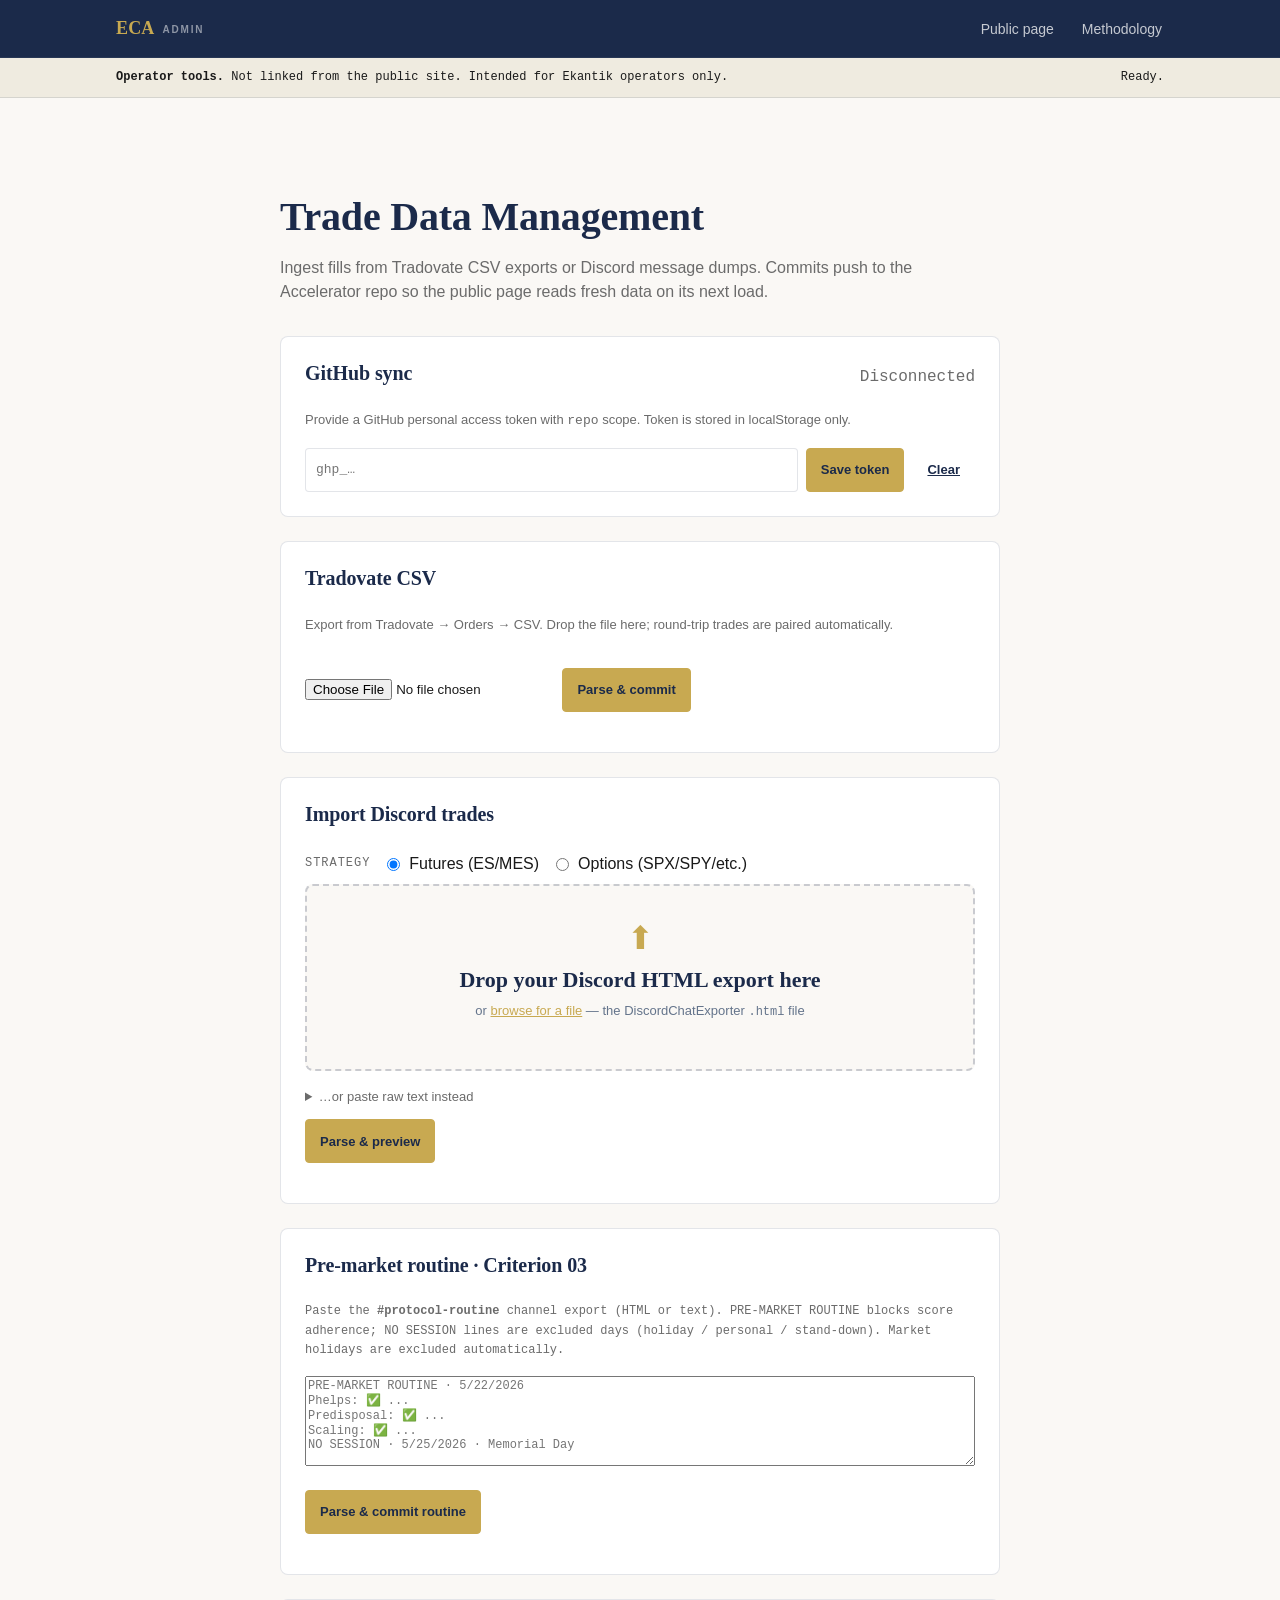
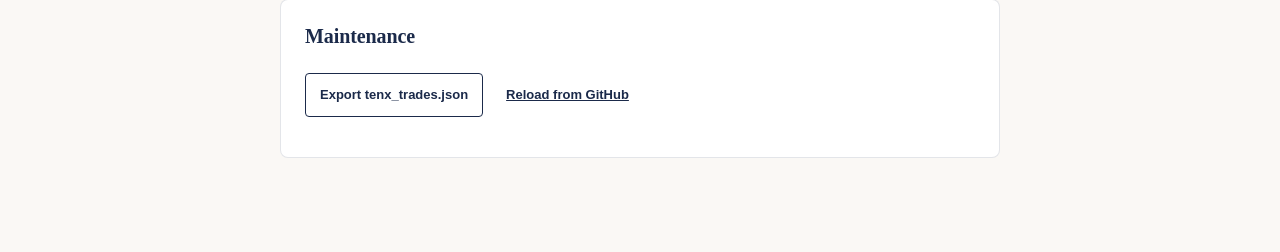
==== commit f6429a0c: "Restore Discord trade import in admin (futures + options) Bring back the Discord parser path removed" ====
--- a/admin.html
+++ b/admin.html
@@ -34,7 +34,7 @@
     <section class="section section--cream">
         <div class="section__inner">
             <h2>Trade Data Management</h2>
-            <p class="subhead">The challenge log accepts <strong>broker-verified Tradovate CSV exports only</strong>. Every fill on the public page traces to a Tradovate order export — no hand-logged entries. Commits push to the Accelerator repo so the public page reads fresh data on its next load.</p>
+            <p class="subhead">Ingest fills from Tradovate CSV exports or Discord message dumps. Commits push to the Accelerator repo so the public page reads fresh data on its next load.</p>
 
             <!-- GitHub auth -->
             <div class="card mt-3">
@@ -47,25 +47,57 @@
                 </div>
             </div>
 
-            <!-- Tradovate CSV upload — the ONLY trade-ingestion path -->
+            <!-- Tradovate CSV upload -->
             <div class="card mt-3">
-                <div class="card__header"><h3>Tradovate CSV &middot; the only trade source</h3></div>
-                <p class="muted" style="font-size:13px">Export from Tradovate &rarr; Orders &rarr; CSV. Drop the file here; round-trip trades are paired automatically, deduped by trade, and committed to <code>tenx_trades.json</code>.</p>
+                <div class="card__header"><h3>Tradovate CSV</h3></div>
+                <p class="muted" style="font-size:13px">Export from Tradovate → Orders → CSV. Drop the file here; round-trip trades are paired automatically.</p>
                 <input type="file" id="csv-file" accept=".csv">
-                <button class="btn btn--primary btn--sm mt-2" type="button" id="csv-upload">Parse &amp; commit</button>
+                <button class="btn btn--primary btn--sm mt-2" type="button" id="csv-upload">Parse & commit</button>
                 <div id="csv-result" class="mt-2 mono" style="font-size:13px"></div>
-                <div id="csv-preview" class="mt-3 hide">
+            </div>
+
+            <!-- Discord import -->
+            <div class="card mt-3">
+                <div class="card__header"><h3>Import Discord trades</h3></div>
+                <div style="display:flex;gap:12px;flex-wrap:wrap;align-items:center;margin-bottom:8px">
+                    <span class="mono" style="font-size:12px;color:var(--muted);letter-spacing:.08em;text-transform:uppercase">Strategy</span>
+                    <label style="display:inline-flex;gap:6px;align-items:center;cursor:pointer"><input type="radio" name="strategy" value="futures" checked> Futures (ES/MES)</label>
+                    <label style="display:inline-flex;gap:6px;align-items:center;cursor:pointer"><input type="radio" name="strategy" value="options"> Options (SPX/SPY/etc.)</label>
+                </div>
+
+                <!-- Drag-and-drop zone -->
+                <div id="drop-zone" class="drop-zone">
+                    <input type="file" id="discord-html-file" accept=".html,.htm" class="drop-zone__input">
+                    <div class="drop-zone__inner">
+                        <div class="drop-zone__icon">⬆</div>
+                        <p class="drop-zone__title">Drop your Discord HTML export here</p>
+                        <p class="drop-zone__sub">or <span class="drop-zone__browse">browse for a file</span> &mdash; the DiscordChatExporter <code>.html</code> file</p>
+                        <p class="drop-zone__file mono" id="drop-zone-file"></p>
+                    </div>
+                </div>
+
+                <details class="mt-2" style="font-size:13px">
+                    <summary style="cursor:pointer;color:var(--muted)">…or paste raw text instead</summary>
+                    <p class="muted" style="font-size:13px;margin-top:8px"><span class="strategy-hint strategy-hint--futures">Paste Discord <code>#alerts</code> messages (<code>F##: s 6940</code> / <code>F##: +12.5</code>) or a Discord JSON export. Points-based.</span><span class="strategy-hint strategy-hint--options hide">Paste Discord <code>#options</code> alerts in the multi-line <code>ID: n / Ticker / Type / Strike / Expiry / Entry / Stop price / Default: -N points / ID n: +$$$</code> format. Dollar-based P&amp;L.</span></p>
+                    <textarea id="discord-text" rows="6" style="width:100%;font-family:var(--font-mono);font-size:12px;padding:8px;border:1px solid var(--divider);border-radius:var(--radius-sm);background:var(--white)" placeholder="Paste Discord text here…"></textarea>
+                </details>
+
+                <div style="display:flex;gap:8px;flex-wrap:wrap;margin-top:12px">
+                    <button class="btn btn--primary btn--sm" type="button" id="discord-preview">Parse &amp; preview</button>
+                    <button class="btn btn--primary btn--sm hide" type="button" id="discord-commit">Commit <span id="commit-count"></span> trades</button>
+                    <button class="btn btn--tertiary btn--sm hide" type="button" id="discord-cancel">Cancel</button>
+                </div>
+                <div id="discord-result" class="mt-2 mono" style="font-size:13px"></div>
+
+                <!-- Preview table (hidden until parse) -->
+                <div id="preview-wrap" class="hide mt-3">
                     <p class="mono" style="font-size:12px;color:var(--muted);letter-spacing:.06em;text-transform:uppercase">Preview &middot; review before committing</p>
-                    <div id="csv-warnings"></div>
+                    <div id="preview-warnings"></div>
                     <div class="data-table__wrap data-table__wrap--scroll" style="max-height:340px">
                         <table class="data-table" style="font-size:12px">
-                            <thead><tr><th>Entry</th><th>Exit</th><th>Dir</th><th class="num">Entry px</th><th class="num">Exit px</th><th class="num">Pts</th><th class="num">$ P&amp;L</th></tr></thead>
-                            <tbody id="csv-preview-body"></tbody>
+                            <thead><tr><th>ID</th><th>Entry</th><th>Dir</th><th class="num">Entry px</th><th class="num">Pts</th><th class="num">$ P&amp;L</th><th>Size</th></tr></thead>
+                            <tbody id="preview-body"></tbody>
                         </table>
-                    </div>
-                    <div style="display:flex;gap:8px;flex-wrap:wrap;margin-top:12px">
-                        <button class="btn btn--primary btn--sm" type="button" id="csv-commit">Commit <span id="csv-commit-count"></span> trades</button>
-                        <button class="btn btn--tertiary btn--sm" type="button" id="csv-cancel">Cancel</button>
                     </div>
                 </div>
             </div>
@@ -79,7 +111,7 @@
                 <div id="routine-result" class="mt-2 mono" style="font-size:13px"></div>
             </div>
 
-            <!-- Export / reload -->
+            <!-- Export / clear -->
             <div class="card mt-3">
                 <div class="card__header"><h3>Maintenance</h3></div>
                 <div style="display:flex;gap:8px;flex-wrap:wrap">
@@ -123,90 +155,234 @@
             localStorage.removeItem('gh-token'); updateGHIndicator(); status('Token cleared.');
         });
 
-        // ── Tradovate CSV: parse → preview → commit (the only trade-ingestion path) ──
-        let parsedCsvTrades = null;
-
-        function resetCsvPreview() {
-            parsedCsvTrades = null;
-            $('csv-preview').classList.add('hide');
-        }
-
-        // Flag rows where pts × $50/pt doesn't match $ P&L (parser/export anomaly).
-        function auditCsvRows(trades) {
-            const warns = [];
-            trades.forEach((t, i) => {
-                const id = `Row ${i + 1}`;
-                if (t.pointsPL != null && Math.abs(t.pointsPL) > 500)
-                    warns.push(`${id}: ${t.pointsPL} points looks like a price, not a P&L.`);
-            });
-            return warns;
-        }
-
-        function renderCsvPreview(trades) {
-            $('csv-preview-body').innerHTML = trades.map(t => {
-                const pl = t.dollarPL;
-                const pts = t.pointsPL;
-                return `<tr>
-                    <td class="mono" style="font-size:11px">${t.entryTime||'—'}</td>
-                    <td class="mono" style="font-size:11px">${t.exitTime||'—'}</td>
-                    <td>${t.direction||'—'}</td>
-                    <td class="num mono">${t.entryPrice!=null?t.entryPrice:'—'}</td>
-                    <td class="num mono">${t.exitPrice!=null?t.exitPrice:'—'}</td>
-                    <td class="num mono">${pts!=null?(pts>0?'+':'')+pts:'—'}</td>
-                    <td class="num mono" style="color:${pl>=0?'var(--pass)':'var(--fail)'}">${pl>=0?'+$':'−$'}${Math.abs(pl)}</td>
-                </tr>`;
-            }).join('');
-            const warns = auditCsvRows(trades);
-            $('csv-warnings').innerHTML = warns.length
-                ? `<div class="preview-warn">⚠ ${warns.length} row${warns.length>1?'s':''} flagged:<ul>${warns.map(w=>`<li>${w}</li>`).join('')}</ul></div>`
-                : `<div class="preview-ok">✓ No anomalies detected.</div>`;
-            $('csv-preview').classList.remove('hide');
-        }
-
         $('csv-upload').addEventListener('click', async () => {
-            resetCsvPreview();
             const file = $('csv-file').files[0];
-            if (!file) { $('csv-result').textContent = 'Choose a Tradovate CSV first.'; $('csv-result').style.color = 'var(--fail)'; return; }
+            if (!file) { $('csv-result').textContent = 'Choose a CSV first.'; return; }
             try {
                 const text = await file.text();
                 const trades = parseTradovateCSV(text);
-                if (!trades || trades.length === 0) {
-                    $('csv-result').textContent = 'No round-trip trades detected. Check this is a Tradovate Orders CSV export.';
-                    $('csv-result').style.color = 'var(--fail)';
-                    return;
-                }
-                parsedCsvTrades = trades;
-                renderCsvPreview(trades);
-                $('csv-commit-count').textContent = trades.length;
-                $('csv-result').textContent = `Parsed ${trades.length} round-trip trades. Review the preview, then commit.`;
-                $('csv-result').style.color = 'var(--navy)';
+                $('csv-result').textContent = `Parsed ${trades.length} round-trip trades. Committing…`;
+                const batchId = 'tenx-' + Date.now();
+                await DB.saveTrades('tenx_trades', trades, batchId);
+                $('csv-result').textContent = `Committed ${trades.length} trades as batch ${batchId}.`;
+                $('csv-result').style.color = 'var(--pass)';
             } catch (e) {
                 $('csv-result').textContent = 'Error: ' + e.message;
                 $('csv-result').style.color = 'var(--fail)';
             }
         });
 
-        $('csv-cancel').addEventListener('click', () => {
-            resetCsvPreview();
-            $('csv-result').textContent = 'Cancelled. Nothing committed.';
-            $('csv-result').style.color = 'var(--muted)';
-        });
-
-        $('csv-commit').addEventListener('click', async () => {
-            if (!parsedCsvTrades) return;
-            $('csv-commit').disabled = true;
-            try {
-                const batchId = 'tradovate-' + Date.now();
-                await DB.saveTrades('tenx_trades', parsedCsvTrades, batchId);
-                $('csv-result').textContent = `✓ Committed ${parsedCsvTrades.length} trades as batch ${batchId}.`;
-                $('csv-result').style.color = 'var(--pass)';
-                resetCsvPreview();
-                $('csv-file').value = '';
+        // Strategy radio → toggle inline hint
+        function currentStrategy() {
+            const sel = document.querySelector('input[name="strategy"]:checked');
+            return sel ? sel.value : 'futures';
+        }
+        function updateStrategyHint() {
+            const s = currentStrategy();
+            document.querySelectorAll('.strategy-hint').forEach(el => el.classList.add('hide'));
+            const show = document.querySelector(`.strategy-hint--${s}`);
+            if (show) show.classList.remove('hide');
+        }
+        document.querySelectorAll('input[name="strategy"]').forEach(r => r.addEventListener('change', updateStrategyHint));
+        updateStrategyHint();
+
+        // Commit options trades directly (snake_case from parser), bypassing
+        // DB.saveTrades' futures-specific mapper. Uses the same read-merge-write
+        // retry loop: each attempt re-reads to avoid clobbering concurrent commits.
+        async function commitOptionsTrades(tableName, newTrades, batchId) {
+            const keyOf = r => `${r.trade_num || ''}|${r.entry_time || ''}|${r.dollar_pl || 0}`;
+            const isShaConflict = (e) =>
+                e.status === 409 || e.status === 422 ||
+                (e.message && /does not match|sha|conflict/i.test(e.message));
+
+            // Read via the Contents API (strong consistency) instead of raw.github
+            // (which has ~5-minute CDN cache and was making back-to-back commits
+            // overwrite each other because each saw a stale 'existing' array).
+            async function readContentsFresh(table) {
+                const token = localStorage.getItem('gh-token') || '';
+                const apiUrl = `https://api.github.com/repos/${DB.OWNER}/${DB.REPO}/contents/data/${table}.json?ref=${DB.BRANCH}&_=${Date.now()}`;
+                const res = await fetch(apiUrl, {
+                    headers: token ? { Authorization: `token ${token}`, Accept: 'application/vnd.github.v3+json' }
+                                   : { Accept: 'application/vnd.github.v3+json' },
+                    cache: 'no-store'
+                });
+                if (res.status === 404) return [];
+                if (!res.ok) throw new Error(`Contents fetch failed: ${res.status}`);
+                const json = await res.json();
+                const text = decodeURIComponent(escape(atob(json.content.replace(/\n/g, ''))));
+                const data = JSON.parse(text);
+                return Array.isArray(data) ? data : [];
+            }
+
+            for (let i = 0; i < 4; i++) {
+                const existing = await readContentsFresh(tableName);
+                const have = new Set(existing.map(keyOf));
+                const deduped = newTrades
+                    .filter(t => !have.has(keyOf(t)))
+                    .map(t => Object.assign({}, t, { upload_batch: batchId }));
+                if (deduped.length === 0) return 0;
+
+                try {
+                    await DB._write(tableName, [...existing, ...deduped],
+                        `Options: +${deduped.length} trades [${batchId}]`);
+                    return deduped.length;
+                } catch (e) {
+                    if (isShaConflict(e) && i < 3) {
+                        console.warn(`[admin] options commit retry ${i + 1}/4:`, e.message);
+                        await new Promise(r => setTimeout(r, 250 * (i + 1)));
+                        continue;
+                    }
+                    throw e;
+                }
+            }
+            return 0;
+        }
+
+        function readFileAsText(file) {
+            return new Promise((res, rej) => {
+                const r = new FileReader();
+                r.onload = e => res(e.target.result);
+                r.onerror = rej;
+                r.readAsText(file);
+            });
+        }
+
+        // ── Drag-and-drop zone wiring ──
+        const dropZone = $('drop-zone');
+        const fileInput = $('discord-html-file');
+        function showFileName() {
+            const f = fileInput.files[0];
+            $('drop-zone-file').textContent = f ? ('✓ ' + f.name) : '';
+        }
+        fileInput.addEventListener('change', showFileName);
+        ['dragenter','dragover'].forEach(ev => dropZone.addEventListener(ev, e => {
+            e.preventDefault(); e.stopPropagation(); dropZone.classList.add('drop-zone--over');
+        }));
+        ['dragleave','drop'].forEach(ev => dropZone.addEventListener(ev, e => {
+            e.preventDefault(); e.stopPropagation(); dropZone.classList.remove('drop-zone--over');
+        }));
+        dropZone.addEventListener('drop', e => {
+            const f = e.dataTransfer.files[0];
+            if (f) { fileInput.files = e.dataTransfer.files; showFileName(); }
+        });
+
+        // ── Parse → preview → commit flow ──
+        let parsedTrades = null;          // holds the parsed-but-not-committed set
+        let parsedStrategy = 'futures';
+
+        function setResult(msg, color) {
+            $('discord-result').innerHTML = msg;
+            $('discord-result').style.color = color || 'var(--muted)';
+        }
+        function resetPreview() {
+            parsedTrades = null;
+            $('preview-wrap').classList.add('hide');
+            $('discord-commit').classList.add('hide');
+            $('discord-cancel').classList.add('hide');
+        }
+
+        // Flag rows that look suspicious so the operator can catch them
+        // BEFORE committing (price-as-points garbage, MES sizing mismatch).
+        function auditRows(trades, strategy) {
+            const warns = [];
+            trades.forEach(t => {
+                const pts = t.pointsPL != null ? t.pointsPL : t.points_pl;
+                const pl  = t.dollarPL != null ? t.dollarPL : t.dollar_pl;
+                const mes = t.mesCount != null ? t.mesCount : t.mes_count;
+                const id  = t.tradeNum || t.trade_num || '?';
+                if (pts != null && Math.abs(pts) > 500) warns.push(`${id}: ${pts} points looks like a price, not a P&L — likely garbage.`);
+                // Parser self-consistency: scaled pts × $50/pt should equal scaled $ P&L
+                // regardless of sizing (because both are scaled by sizeFraction). Catches
+                // real math errors; never false-positives on MES vs ES sizing.
+                if (pts != null && pl != null && Math.abs(pl - pts * 50) > 0.51) {
+                    warns.push(`${id}: pts × $50 = $${(pts * 50).toFixed(2)} but P&L = $${pl}. Math inconsistent — parser bug or hand-edit error.`);
+                }
+            });
+            return warns;
+        }
+
+        function renderPreview(trades, strategy) {
+            const body = $('preview-body');
+            if (strategy === 'options') {
+                $('preview-wrap').querySelector('thead').innerHTML =
+                    '<tr><th>ID</th><th>Ticker</th><th>Type</th><th class="num">Strike</th><th class="num">$ P&amp;L</th></tr>';
+                body.innerHTML = trades.map(t => `<tr><td class="mono">${t.tradeNum||t.trade_num||'—'}</td><td>${t.ticker||'—'}</td><td>${t.optionType||t.option_type||'—'}</td><td class="num mono">${t.strike||'—'}</td><td class="num mono">${(t.dollarPL!=null?t.dollarPL:t.dollar_pl)}</td></tr>`).join('');
+            } else {
+                body.innerHTML = trades.map(t => {
+                    const pl = t.dollarPL != null ? t.dollarPL : t.dollar_pl;
+                    const pts = t.pointsPL != null ? t.pointsPL : t.points_pl;
+                    return `<tr><td class="mono">${t.tradeNum||t.trade_num||'—'}</td><td class="mono" style="font-size:11px">${t.datetime||t.entry_time||'—'}</td><td>${t.direction||'—'}</td><td class="num mono">${t.entryPrice!=null?t.entryPrice:(t.entry_price||'—')}</td><td class="num mono">${pts!=null?(pts>0?'+':'')+pts:'—'}</td><td class="num mono" style="color:${pl>=0?'var(--pass)':'var(--fail)'}">${pl>=0?'+$':'−$'}${Math.abs(pl)}</td><td>${t.positionSize||t.position_size||'full'}</td></tr>`;
+                }).join('');
+            }
+            const warns = auditRows(trades, strategy);
+            $('preview-warnings').innerHTML = warns.length
+                ? `<div class="preview-warn">⚠ ${warns.length} row${warns.length>1?'s':''} flagged:<ul>${warns.map(w=>`<li>${w}</li>`).join('')}</ul>Review carefully — fix the source export or cancel and correct manually.</div>`
+                : `<div class="preview-ok">✓ No anomalies detected.</div>`;
+            $('preview-wrap').classList.remove('hide');
+        }
+
+        $('discord-preview').addEventListener('click', async () => {
+            resetPreview();
+            const htmlFile = fileInput.files[0];
+            let text = $('discord-text').value.trim();
+            let inputIsHTML = false;
+            if (htmlFile) {
+                try { text = await readFileAsText(htmlFile); inputIsHTML = true; }
+                catch (e) { setResult('Error reading HTML file: ' + e.message, 'var(--fail)'); return; }
+            } else if (looksLikeDiscordHTML(text)) { inputIsHTML = true; }
+            if (!text) { setResult('Drop an HTML export or paste text first.', 'var(--fail)'); return; }
+
+            parsedStrategy = currentStrategy();
+            try {
+                let trades;
+                if (parsedStrategy === 'options') {
+                    trades = inputIsHTML ? parseDiscordOptionsHTML(text) : parseDiscordOptionsText(text);
+                } else if (inputIsHTML) {
+                    trades = parseDiscordTradeHTML(text);
+                } else {
+                    try { const j = JSON.parse(text); trades = Array.isArray(j) ? parseDiscordJSON(j) : parseDiscordTradeText(text); }
+                    catch (e) { trades = parseDiscordTradeText(text); }
+                }
+                if (!trades || trades.length === 0) {
+                    setResult('No trades detected. Check the file/format.', 'var(--fail)');
+                    return;
+                }
+                parsedTrades = trades;
+                renderPreview(trades, parsedStrategy);
+                $('commit-count').textContent = trades.length;
+                $('discord-commit').classList.remove('hide');
+                $('discord-cancel').classList.remove('hide');
+                setResult(`Parsed <strong>${trades.length}</strong> trades${inputIsHTML ? ' from HTML' : ''}. Review the preview below, then commit.`, 'var(--navy)');
             } catch (e) {
-                $('csv-result').textContent = 'Commit error: ' + e.message;
-                $('csv-result').style.color = 'var(--fail)';
+                setResult('Parse error: ' + e.message, 'var(--fail)');
+            }
+        });
+
+        $('discord-cancel').addEventListener('click', () => {
+            resetPreview();
+            setResult('Cancelled. Nothing committed.', 'var(--muted)');
+        });
+
+        $('discord-commit').addEventListener('click', async () => {
+            if (!parsedTrades) return;
+            $('discord-commit').disabled = true;
+            try {
+                if (parsedStrategy === 'options') {
+                    const batchId = 'opt-' + Date.now();
+                    const added = await commitOptionsTrades('options_trades', parsedTrades, batchId);
+                    setResult(`Committed ${added}/${parsedTrades.length} options trades as batch ${batchId} (dupes skipped).`, 'var(--pass)');
+                } else {
+                    const batchId = 'discord-' + Date.now();
+                    await DB.saveTrades('tenx_trades', parsedTrades, batchId);
+                    setResult(`✓ Committed ${parsedTrades.length} trades as batch ${batchId}.`, 'var(--pass)');
+                }
+                resetPreview();
+                fileInput.value = ''; showFileName();
+                $('discord-text').value = '';
+            } catch (e) {
+                setResult('Commit error: ' + e.message, 'var(--fail)');
             } finally {
-                $('csv-commit').disabled = false;
+                $('discord-commit').disabled = false;
             }
         });
 
